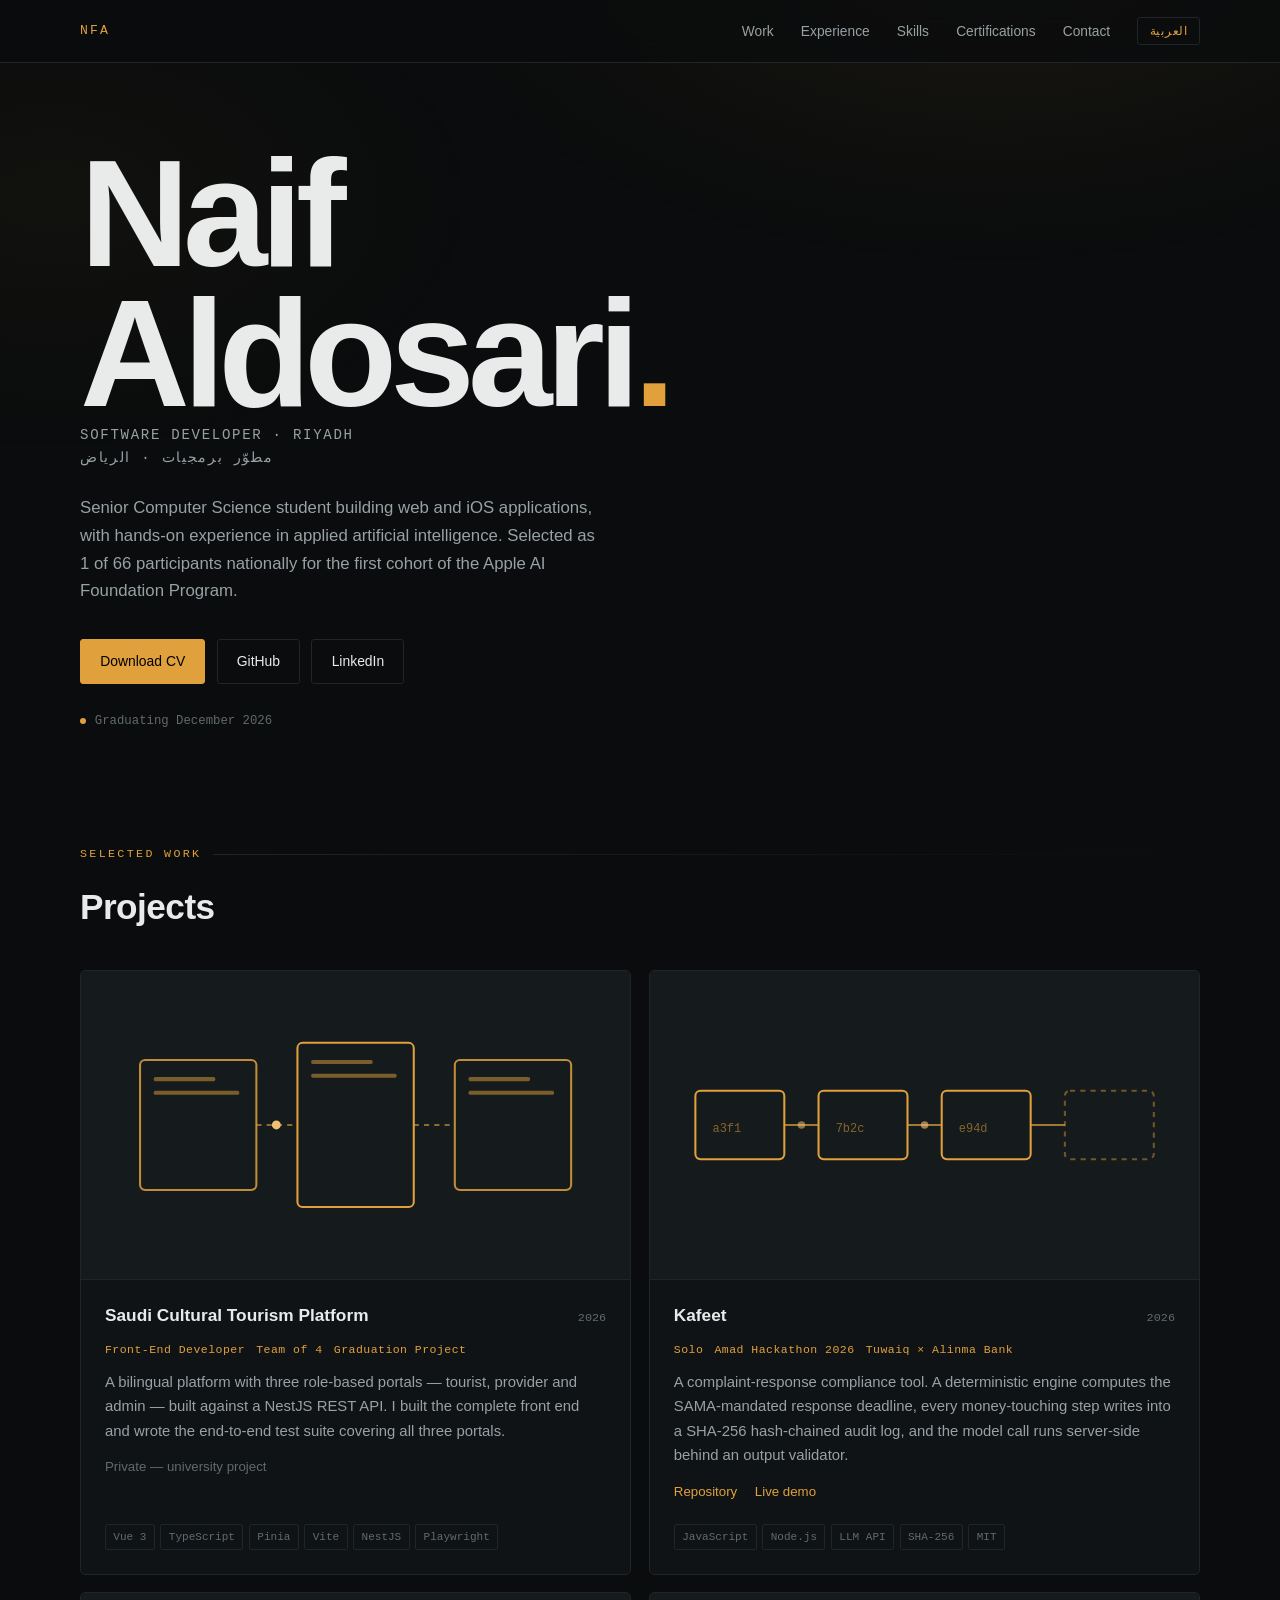
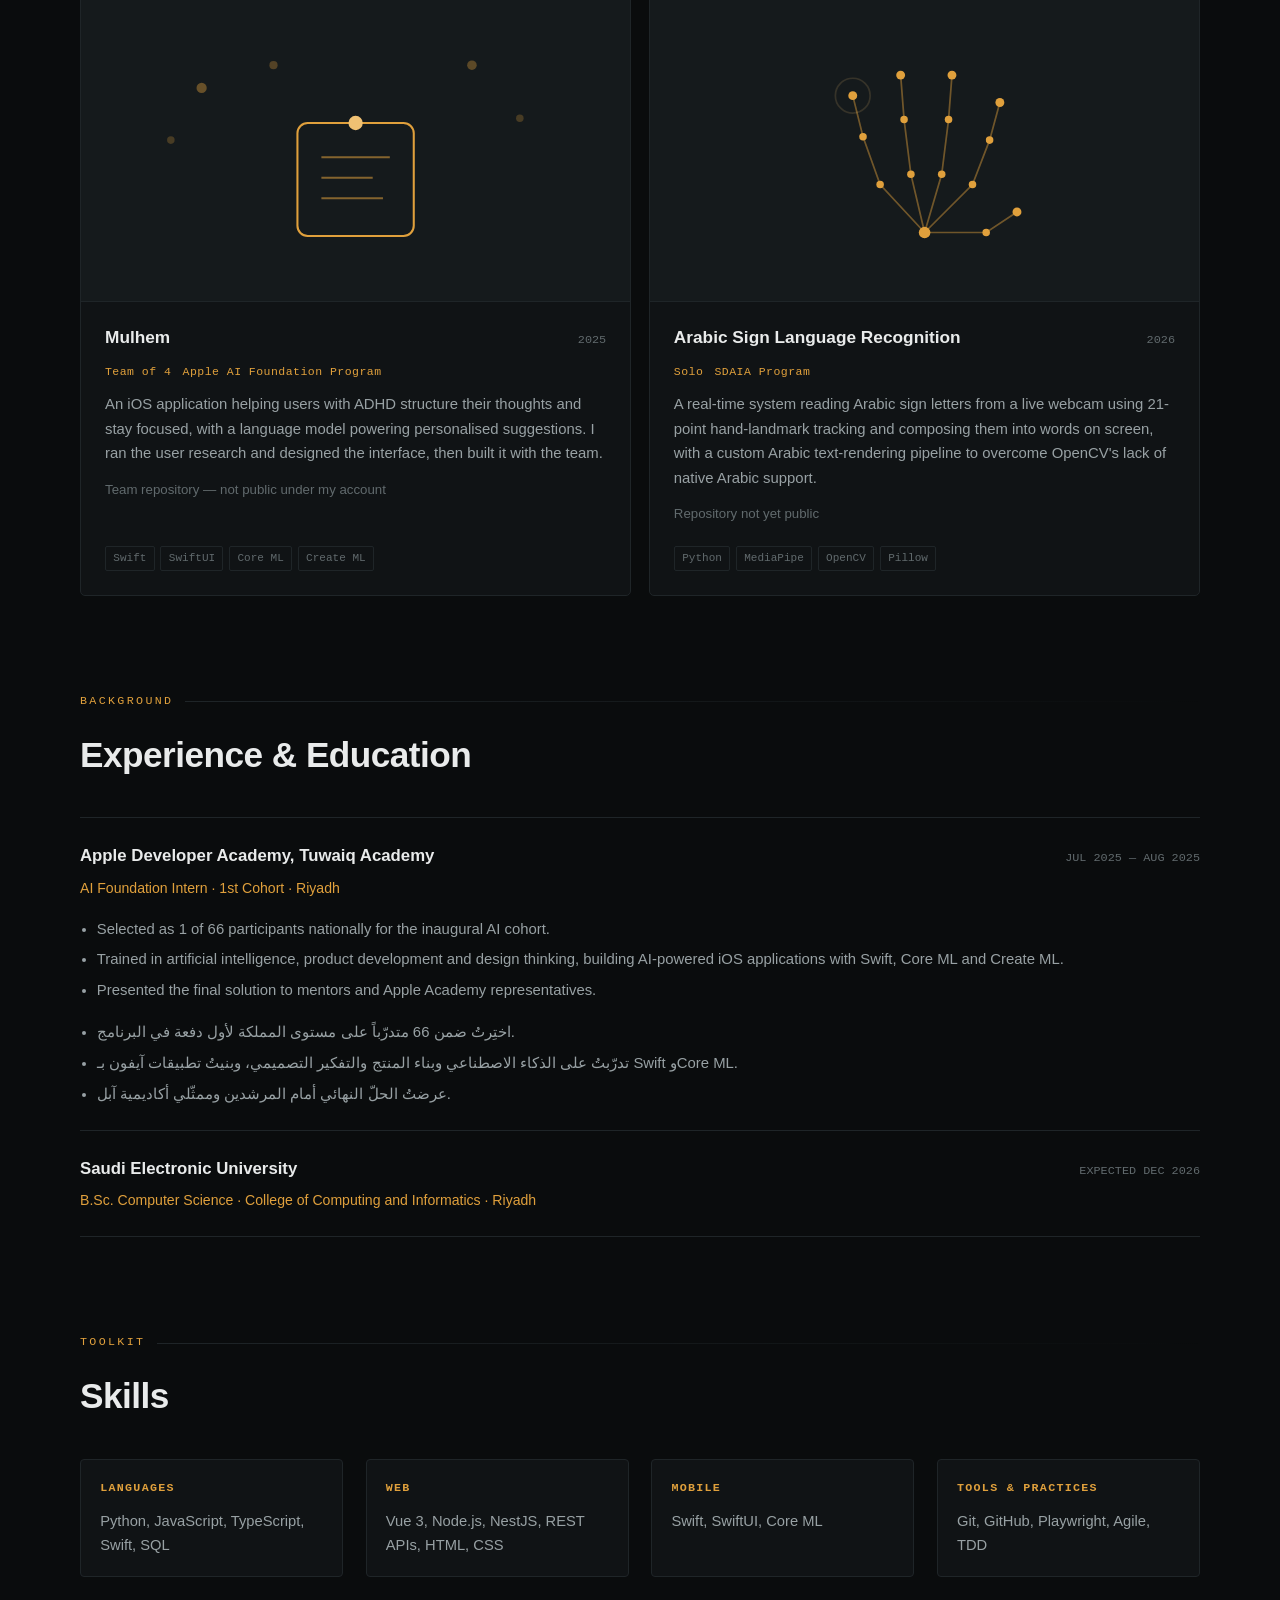
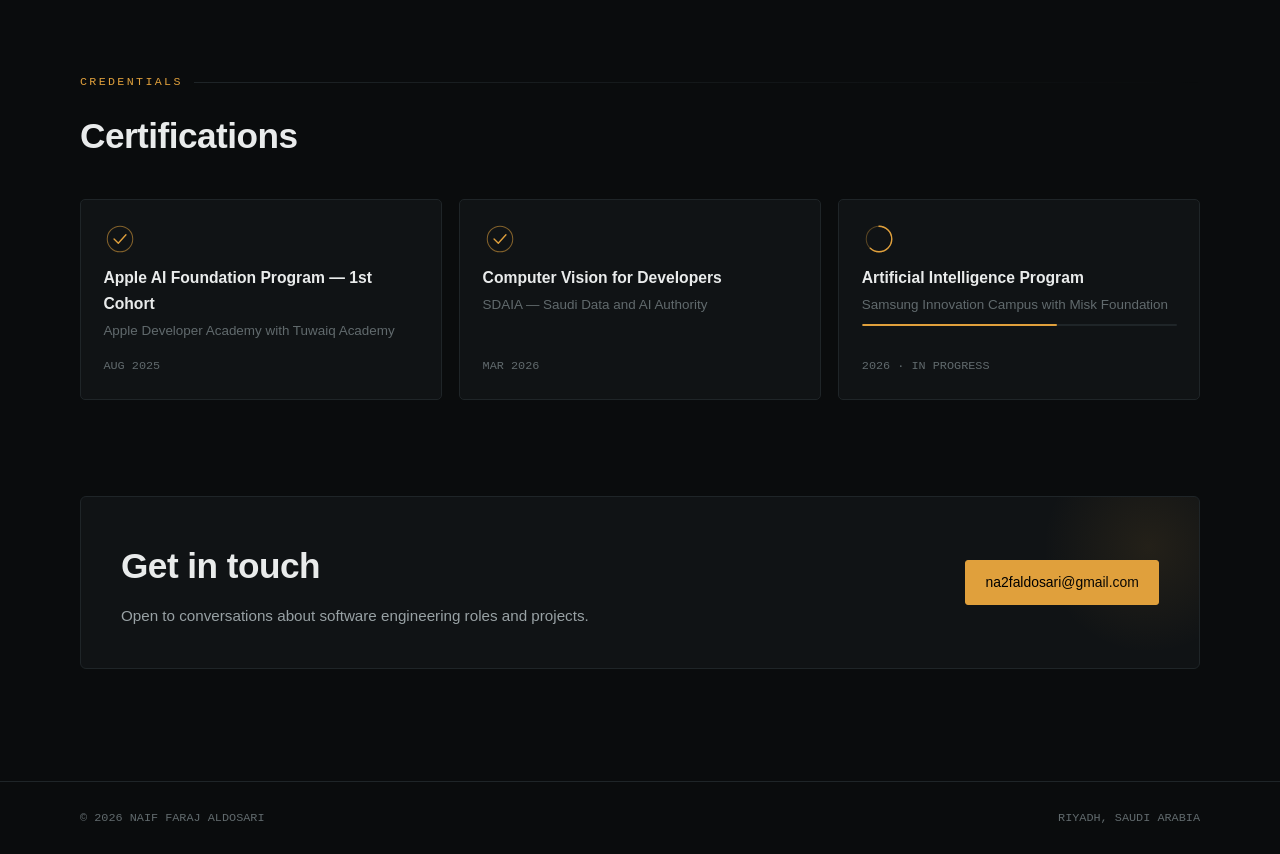
==== index.html @ 0ab680af "Bilingual AR/EN with Thmanyah type" ====
<!DOCTYPE html>
<html lang="en" dir="ltr" data-lang="en">
<head>
<meta charset="utf-8">
<meta name="viewport" content="width=device-width,initial-scale=1">
<title>Naif Aldosari — Software Developer</title>
<meta name="description" content="Senior Computer Science student building web and iOS applications, with hands-on experience in applied AI.">

<style>
/* ============================================================
   EDIT GUIDE
   · Add project      → copy an <article class="card"> in #work
   · Add certificate  → copy an <li class="cert"> in #certs
   · Replace artwork  → put <img src="shots/x.png" alt="…"> inside .shot
   · Accent colour    → --acc
   · Every text node has an .en and an .ar twin; keep both in sync
   ============================================================ */

@font-face{font-family:"ThmDisplay";src:url("fonts/thmanyah-serif-display-black.woff2") format("woff2");
           font-weight:900;font-display:swap;unicode-range:U+0600-06FF,U+0750-077F,U+FB50-FDFF,U+FE70-FEFF}
@font-face{font-family:"ThmText";src:url("fonts/thmanyah-serif-text-regular.woff2") format("woff2");
           font-weight:400;font-display:swap;unicode-range:U+0600-06FF,U+0750-077F,U+FB50-FDFF,U+FE70-FEFF}
@font-face{font-family:"ThmSans";src:url("fonts/thmanyah-sans-regular.woff2") format("woff2");
           font-weight:400;font-display:swap;unicode-range:U+0600-06FF,U+0750-077F,U+FB50-FDFF,U+FE70-FEFF}
@font-face{font-family:"ThmSans";src:url("fonts/thmanyah-sans-medium.woff2") format("woff2");
           font-weight:500;font-display:swap;unicode-range:U+0600-06FF,U+0750-077F,U+FB50-FDFF,U+FE70-FEFF}

:root{
  --bg:#0A0C0D; --surface:#101315; --surface-2:#151A1C; --line:#1F2528;
  --ink:#E9EBEB; --ink-2:#98A1A4; --ink-3:#616A6D;
  --acc:#E0A03C; --acc-2:#F0C173;
  --mono:ui-monospace,SFMono-Regular,"SF Mono",Menlo,Consolas,monospace;
  --lat:-apple-system,BlinkMacSystemFont,"Segoe UI",Roboto,"Helvetica Neue",Arial,sans-serif;
  --ar-display:"ThmDisplay",Georgia,serif;
  --ar-text:"ThmText",Georgia,serif;
  --ar-sans:"ThmSans",system-ui,sans-serif;
  --wrap:min(1120px,92vw);
  --e:cubic-bezier(.22,.61,.36,1);
}
*{margin:0;padding:0;box-sizing:border-box}
html{scroll-behavior:smooth}
body{background:var(--bg);color:var(--ink);font-family:var(--lat);font-size:16px;
     line-height:1.65;-webkit-font-smoothing:antialiased;overflow-x:hidden}
a{color:inherit}
::selection{background:var(--acc);color:#000}
:focus-visible{outline:2px solid var(--acc);outline-offset:3px}

/* ---------- language switching ---------- */
.ar{display:none}
html[data-lang="ar"] .en{display:none}
html[data-lang="ar"] .ar{display:revert}
html[data-lang="ar"] li.ar,html[data-lang="ar"] p.ar,html[data-lang="ar"] div.ar{display:block}
html[data-lang="ar"] span.ar{display:inline}
html[data-lang="ar"] body{font-family:var(--ar-text)}
/* Arabic typography: display face for headings, sans for UI/labels */
html[data-lang="ar"] h1,html[data-lang="ar"] h2,html[data-lang="ar"] h3,
html[data-lang="ar"] .n{font-family:var(--ar-display);font-weight:900}
html[data-lang="ar"] .eyebrow,html[data-lang="ar"] .role,html[data-lang="ar"] .when,
html[data-lang="ar"] .tag,html[data-lang="ar"] nav a,html[data-lang="ar"] .btn,
html[data-lang="ar"] .avail,html[data-lang="ar"] .sk h4,html[data-lang="ar"] .meta,
html[data-lang="ar"] footer{font-family:var(--ar-sans)}
/* numerals and latin terms inside Arabic keep the latin face */
html[data-lang="ar"] .lat{font-family:var(--lat)}

body::before{content:"";position:fixed;inset:0;z-index:0;pointer-events:none;
  background:radial-gradient(900px 500px at 78% -8%,#E0A03C14,transparent 68%),
             radial-gradient(700px 420px at 4% 22%,#E0A03C0A,transparent 62%)}

#bar{position:fixed;top:0;inset-inline-start:0;height:2px;width:0;z-index:40;
     background:linear-gradient(90deg,var(--acc),var(--acc-2));transition:width .1s linear}

/* ---------- nav ---------- */
nav{position:sticky;top:0;z-index:30;background:rgba(10,12,13,.8);
    backdrop-filter:blur(14px);border-bottom:1px solid var(--line)}
nav .in{width:var(--wrap);margin-inline:auto;display:flex;align-items:center;
        justify-content:space-between;gap:1rem;height:62px}
nav .mark{font-family:var(--mono);font-size:.82rem;letter-spacing:.16em;color:var(--acc);
          text-decoration:none}
nav .right{display:flex;align-items:center;gap:1.7rem}
nav ul{display:flex;gap:1.7rem;list-style:none}
nav a{text-decoration:none;font-size:.86rem;color:var(--ink-2);position:relative;
      transition:color .2s var(--e)}
nav a::after{content:"";position:absolute;inset-inline-start:0;bottom:-4px;width:0;height:1px;
             background:var(--acc);transition:width .26s var(--e)}
nav a:hover,nav a:focus-visible{color:var(--ink)}
nav a:hover::after{width:100%}
#lang{font-family:var(--mono);font-size:.78rem;letter-spacing:.06em;color:var(--acc);
      background:transparent;border:1px solid var(--line);border-radius:3px;
      padding:.32rem .7rem;cursor:pointer;transition:border-color .2s,background .2s}
#lang:hover{border-color:var(--acc);background:#E0A03C12}
@media(max-width:760px){nav ul{display:none}}

/* ---------- layout ---------- */
section{width:var(--wrap);margin-inline:auto;padding:6rem 0 0;position:relative;z-index:1}
.eyebrow{font-family:var(--mono);font-size:.73rem;letter-spacing:.2em;color:var(--acc);
         margin-bottom:.9rem;display:flex;align-items:center;gap:.7rem}
.eyebrow::after{content:"";flex:1;height:1px;
                background:linear-gradient(to var(--fade,right),var(--line),transparent)}
html[dir="rtl"] .eyebrow{--fade:left}
h2{font-size:clamp(1.6rem,3.2vw,2.2rem);font-weight:600;letter-spacing:-.015em;margin-bottom:2.1rem}
.reveal{opacity:0;transform:translateY(18px);transition:opacity .7s var(--e),transform .7s var(--e)}
.reveal.on{opacity:1;transform:none}

/* ---------- hero — type is the hero ---------- */
header{width:var(--wrap);margin-inline:auto;padding:clamp(3rem,9vh,5.5rem) 0 1rem;
       position:relative;z-index:1}
header h1{font-size:clamp(3rem,13vw,9.5rem);font-weight:600;line-height:.92;
          letter-spacing:-.045em}
html[data-lang="ar"] header h1{letter-spacing:0;line-height:1.06;
                               font-size:clamp(2.8rem,11.5vw,8.5rem)}
header h1 .l{display:block;overflow:hidden}
header h1 .l>span{display:block;transform:translateY(105%);animation:rise .95s var(--e) forwards}
header h1 .l:nth-child(2)>span{animation-delay:.1s}
header h1 em{font-style:normal;color:var(--acc)}
@keyframes rise{to{transform:none}}
.fade{opacity:0;animation:fade .8s var(--e) forwards}
@keyframes fade{to{opacity:1}}
.hero-meta{display:flex;flex-wrap:wrap;gap:1rem 2.5rem;align-items:baseline;margin-top:1.6rem}
header .role{font-family:var(--mono);font-size:.88rem;letter-spacing:.12em;color:var(--ink-2);
             animation-delay:.34s}
header p.lede{max-width:56ch;color:var(--ink-2);margin-top:1.5rem;font-size:1.05rem;
              animation-delay:.44s}
html[data-lang="ar"] header p.lede{font-size:1.12rem;line-height:1.9;max-width:52ch}
.cta{display:flex;flex-wrap:wrap;gap:.7rem;margin-top:2.1rem;animation-delay:.54s}
.btn{display:inline-flex;align-items:center;gap:.5rem;padding:.64rem 1.2rem;
     border:1px solid var(--line);border-radius:3px;text-decoration:none;font-size:.87rem;
     color:var(--ink);transition:border-color .2s var(--e),color .2s var(--e),
     background .2s var(--e),transform .2s var(--e)}
.btn:hover,.btn:focus-visible{border-color:var(--acc);color:var(--acc);transform:translateY(-2px)}
.btn.solid{background:var(--acc);color:#000;border-color:var(--acc);font-weight:500}
.btn.solid:hover,.btn.solid:focus-visible{background:transparent;color:var(--acc)}
.avail{display:inline-flex;align-items:center;gap:.55rem;margin-top:1.7rem;
       font-family:var(--mono);font-size:.77rem;color:var(--ink-3);animation-delay:.64s}
.dot{width:6px;height:6px;border-radius:50%;background:var(--acc);flex:none;
     box-shadow:0 0 0 0 #E0A03C99;animation:pulse 2.4s ease-out infinite}
@keyframes pulse{70%{box-shadow:0 0 0 9px transparent}100%{box-shadow:0 0 0 0 transparent}}

/* ---------- project cards — 2 per row, balanced ---------- */
.grid{display:grid;grid-template-columns:repeat(auto-fit,minmax(min(100%,25rem),1fr));gap:1.1rem}
.card{background:var(--surface);border:1px solid var(--line);border-radius:5px;overflow:hidden;
      display:flex;flex-direction:column;transition:border-color .3s var(--e),
      transform .3s var(--e),box-shadow .3s var(--e)}
.card:hover{border-color:#3A4348;transform:translateY(-4px);box-shadow:0 16px 40px -22px #000}
.shot{aspect-ratio:16/9;background:var(--surface-2);border-bottom:1px solid var(--line);
      position:relative;overflow:hidden;display:grid;place-items:center}
.shot img{width:100%;height:100%;object-fit:cover;display:block}
.shot svg{width:100%;height:100%;display:block}
.body{padding:1.5rem;display:flex;flex-direction:column;gap:.7rem;flex:1}
.top{display:flex;justify-content:space-between;align-items:baseline;gap:1rem}
.top h3{font-size:1.08rem;font-weight:600;line-height:1.3}
.when{font-family:var(--mono);font-size:.74rem;color:var(--ink-3);white-space:nowrap}
.role{font-family:var(--mono);font-size:.72rem;letter-spacing:.04em;color:var(--acc);
      display:flex;flex-wrap:wrap;gap:.3rem .7rem}
.card p{color:var(--ink-2);font-size:.93rem}
html[data-lang="ar"] .card p{font-size:1rem;line-height:1.85}
.links{display:flex;gap:1.1rem;flex-wrap:wrap;margin-top:.1rem}
.links a{font-size:.83rem;color:var(--acc);text-decoration:none;
         border-bottom:1px solid transparent;transition:border-color .2s}
.links a:hover,.links a:focus-visible{border-bottom-color:var(--acc)}
.links .none{font-size:.83rem;color:var(--ink-3)}
.tags{display:flex;flex-wrap:wrap;gap:.35rem;margin-top:auto;padding-top:.6rem}
.tag{font-family:var(--mono);font-size:.69rem;color:var(--ink-3);border:1px solid var(--line);
     border-radius:2px;padding:.16rem .46rem;transition:color .2s,border-color .2s;direction:ltr}
.card:hover .tag{color:var(--ink-2);border-color:#2C3438}

/* ---------- rows ---------- */
.row{border-top:1px solid var(--line);padding:1.5rem 0;display:grid;
     grid-template-columns:1fr auto;gap:.3rem 1.5rem;align-items:baseline;
     transition:padding-inline-start .3s var(--e)}
.row:last-child{border-bottom:1px solid var(--line)}
.row:hover{padding-inline-start:.7rem}
.row h3{font-size:1.05rem;font-weight:600}
.row .meta{grid-column:1/-1;font-size:.88rem;color:var(--acc);margin-top:.1rem}
.row ul{grid-column:1/-1;margin-top:.75rem;padding-inline-start:1.05rem;color:var(--ink-2);
        font-size:.93rem;display:flex;flex-direction:column;gap:.4rem}
html[data-lang="ar"] .row ul{font-size:1rem;line-height:1.85}

/* ---------- skills ---------- */
.skills{display:grid;grid-template-columns:repeat(auto-fit,minmax(min(100%,15rem),1fr));gap:1.4rem}
.sk{border:1px solid var(--line);border-radius:4px;padding:1.2rem;background:var(--surface);
    transition:border-color .3s var(--e)}
.sk:hover{border-color:#333C40}
.sk h4{font-family:var(--mono);font-size:.73rem;letter-spacing:.11em;color:var(--acc);
       margin-bottom:.65rem}
.sk p{color:var(--ink-2);font-size:.92rem;direction:ltr;text-align:start}
html[dir="rtl"] .sk p{text-align:right}

/* ---------- certificates ---------- */
.certs{display:grid;grid-template-columns:repeat(auto-fit,minmax(min(100%,17rem),1fr));gap:1.1rem;
       list-style:none}
.cert{border:1px solid var(--line);border-radius:5px;background:var(--surface);padding:1.4rem;
      display:flex;flex-direction:column;gap:.55rem;position:relative;overflow:hidden;
      transition:border-color .3s var(--e),transform .3s var(--e)}
.cert:hover{border-color:#3A4348;transform:translateY(-3px)}
.cert::before{content:"";position:absolute;inset-block:0;inset-inline-start:0;width:2px;
              background:var(--acc);transform:scaleY(0);transform-origin:top;
              transition:transform .4s var(--e)}
.cert:hover::before{transform:scaleY(1)}
.cert .seal{width:34px;height:34px;flex:none}
.cert .n{font-size:.98rem;font-weight:600;line-height:1.35}
.cert small{color:var(--ink-3);font-size:.84rem;display:block;margin-top:.15rem}
.cert .when{margin-top:auto;padding-top:.4rem}
.cert .prog{height:2px;background:var(--line);border-radius:2px;overflow:hidden;margin-top:.5rem}
.cert .prog i{display:block;height:100%;width:62%;background:var(--acc);border-radius:2px}

/* ---------- contact ---------- */
#contact{padding-bottom:5rem}
.box{border:1px solid var(--line);border-radius:6px;background:var(--surface);padding:2.5rem;
     display:flex;flex-wrap:wrap;justify-content:space-between;gap:1.6rem;align-items:center;
     position:relative;overflow:hidden}
.box::after{content:"";position:absolute;inset-inline-end:-60px;top:-60px;width:220px;height:220px;
            background:radial-gradient(circle,#E0A03C18,transparent 68%);pointer-events:none}
.box h2{margin-bottom:.45rem}
.box p{color:var(--ink-2);font-size:.95rem}
footer{border-top:1px solid var(--line);margin-top:2rem;position:relative;z-index:1}
footer .in{width:var(--wrap);margin-inline:auto;padding:1.7rem 0;display:flex;flex-wrap:wrap;
           justify-content:space-between;gap:.6rem;font-family:var(--mono);font-size:.74rem;
           color:var(--ink-3)}

@media (prefers-reduced-motion:reduce){
  html{scroll-behavior:auto}
  *,*::before,*::after{animation:none!important;transition:none!important}
  .reveal{opacity:1;transform:none}
  header h1 .l>span{transform:none}
  .fade{opacity:1}
  #bar{display:none}
}
</style>
</head>
<body>

<div id="bar"></div>

<nav>
  <div class="in">
    <a class="mark" href="#top">NFA</a>
    <div class="right">
      <ul>
        <li><a href="#work"><span class="en">Work</span><span class="ar">الأعمال</span></a></li>
        <li><a href="#experience"><span class="en">Experience</span><span class="ar">الخبرة</span></a></li>
        <li><a href="#skills"><span class="en">Skills</span><span class="ar">المهارات</span></a></li>
        <li><a href="#certs"><span class="en">Certifications</span><span class="ar">الشهادات</span></a></li>
        <li><a href="#contact"><span class="en">Contact</span><span class="ar">تواصل</span></a></li>
      </ul>
      <button id="lang" type="button" aria-label="Switch language">
        <span class="en">العربية</span><span class="ar lat">English</span>
      </button>
    </div>
  </div>
</nav>

<header id="top">
  <h1 class="en"><span class="l"><span>Naif</span></span><span class="l"><span>Aldosari<em>.</em></span></span></h1>
  <h1 class="ar"><span class="l"><span>نايف</span></span><span class="l"><span>الدوسري<em>.</em></span></span></h1>

  <div class="role fade en">SOFTWARE DEVELOPER · RIYADH</div>
  <div class="role fade ar">مطوّر برمجيات · الرياض</div>

  <p class="lede fade en">Senior Computer Science student building web and iOS applications, with
  hands-on experience in applied artificial intelligence. Selected as 1 of 66 participants
  nationally for the first cohort of the Apple AI Foundation Program.</p>
  <p class="lede fade ar">أبني تطبيقات الويب والآيفون، وأشتغل على الذكاء الاصطناعي في طبقة التطبيق.
  طالب علوم حاسب في سنته الأخيرة، واختِرتُ ضمن <span class="lat">66</span> متدرّباً على مستوى المملكة
  للدفعة الأولى من برنامج آبل التأسيسي للذكاء الاصطناعي.</p>

  <div class="cta fade">
    <a class="btn solid" href="Naif_Aldosari_CV.pdf"><span class="en">Download CV</span><span class="ar">حمّل السيرة</span></a>
    <a class="btn" href="https://github.com/na2faldosari"><span class="lat">GitHub</span></a>
    <a class="btn" href="https://linkedin.com/in/naif-aldosarii"><span class="lat">LinkedIn</span></a>
  </div>
  <div class="avail fade"><span class="dot"></span>
    <span class="en">Graduating December 2026</span>
    <span class="ar">التخرّج في ديسمبر <span class="lat">2026</span></span>
  </div>
</header>

<section id="work" class="reveal">
  <p class="eyebrow"><span class="en">SELECTED WORK</span><span class="ar">مختارات</span></p>
  <h2><span class="en">Projects</span><span class="ar">ما بنيتُه</span></h2>
  <div class="grid">

    <!-- ▸ PROJECT -->
    <article class="card">
      <div class="shot">
        <svg viewBox="0 0 320 180" aria-hidden="true">
          <g fill="none" stroke="#E0A03C" stroke-width="1.2">
            <rect x="34" y="52" width="68" height="76" rx="3" opacity=".85"/>
            <rect x="126" y="42" width="68" height="96" rx="3"/>
            <rect x="218" y="52" width="68" height="76" rx="3" opacity=".85"/>
          </g>
          <g fill="#E0A03C" opacity=".5">
            <rect x="42" y="62" width="36" height="2.4" rx="1"/><rect x="42" y="70" width="50" height="2.4" rx="1"/>
            <rect x="134" y="52" width="36" height="2.4" rx="1"/><rect x="134" y="60" width="50" height="2.4" rx="1"/>
            <rect x="226" y="62" width="36" height="2.4" rx="1"/><rect x="226" y="70" width="50" height="2.4" rx="1"/>
          </g>
          <path d="M102 90h24M194 90h24" stroke="#E0A03C" stroke-width="1.2" stroke-dasharray="3 3" opacity=".6"/>
          <circle r="2.6" fill="#F0C173"><animateMotion dur="3.6s" repeatCount="indefinite" path="M102 90h24"/></circle>
        </svg>
      </div>
      <div class="body">
        <div class="top">
          <h3><span class="en">Saudi Cultural Tourism Platform</span><span class="ar">منصّة السياحة الثقافية</span></h3>
          <span class="when lat">2026</span>
        </div>
        <div class="role">
          <span class="en">Front-End Developer</span><span class="ar">مطوّر الواجهة</span>
          <span class="en">Team of 4</span><span class="ar">فريق من <span class="lat">4</span></span>
          <span class="en">Graduation Project</span><span class="ar">مشروع التخرّج</span>
        </div>
        <p class="en">A bilingual platform with three role-based portals — tourist, provider and
        admin — built against a NestJS REST API. I built the complete front end and wrote the
        end-to-end test suite covering all three portals.</p>
        <p class="ar">منصّة بلغتين وثلاث بوابات — زائر ومزوّد ومشرف — تقف على واجهة برمجية واحدة.
        بنيتُ الواجهة الأمامية كاملة، وكتبتُ اختبارات المسار الكامل للبوابات الثلاث.</p>
        <div class="links">
          <span class="none en">Private — university project</span>
          <span class="none ar">مغلق — مشروع جامعي</span>
        </div>
        <div class="tags"><span class="tag">Vue 3</span><span class="tag">TypeScript</span>
        <span class="tag">Pinia</span><span class="tag">Vite</span><span class="tag">NestJS</span>
        <span class="tag">Playwright</span></div>
      </div>
    </article>

    <article class="card">
      <div class="shot">
        <svg viewBox="0 0 320 180" aria-hidden="true">
          <g stroke="#E0A03C" stroke-width="1.2" fill="none">
            <rect x="26" y="70" width="52" height="40" rx="3"/><rect x="98" y="70" width="52" height="40" rx="3"/>
            <rect x="170" y="70" width="52" height="40" rx="3"/>
            <rect x="242" y="70" width="52" height="40" rx="3" opacity=".45" stroke-dasharray="3 3"/>
            <path d="M78 90h20M150 90h20M222 90h20" opacity=".7"/>
          </g>
          <g fill="#E0A03C" opacity=".55" font-family="monospace" font-size="7">
            <text x="36" y="94">a3f1</text><text x="108" y="94">7b2c</text><text x="180" y="94">e94d</text>
          </g>
          <g fill="#F0C173">
            <circle cx="88" cy="90" r="2.2"><animate attributeName="opacity" values="1;.15;1" dur="2.4s" repeatCount="indefinite"/></circle>
            <circle cx="160" cy="90" r="2.2"><animate attributeName="opacity" values=".15;1;.15" dur="2.4s" repeatCount="indefinite"/></circle>
          </g>
        </svg>
      </div>
      <div class="body">
        <div class="top">
          <h3><span class="lat">Kafeet</span> <span class="ar">— كَفيت</span></h3>
          <span class="when lat">2026</span>
        </div>
        <div class="role">
          <span class="en">Solo</span><span class="ar">منفرداً</span>
          <span class="en">Amad Hackathon 2026</span><span class="ar">هاكاثون أمد <span class="lat">2026</span></span>
          <span class="en">Tuwaiq × Alinma Bank</span><span class="ar">طويق ومصرف الإنماء</span>
        </div>
        <p class="en">A complaint-response compliance tool. A deterministic engine computes the
        SAMA-mandated response deadline, every money-touching step writes into a SHA-256
        hash-chained audit log, and the model call runs server-side behind an output validator.</p>
        <p class="ar">أداة تحسب المهلة النظامية للرد على شكوى بنكية. المحرّك حتمي: الحالة نفسها تعطي
        التاريخ نفسه دائماً. وكل خطوة تمسّ المال تُكتب في سجلّ مسلسل بالتجزئة، فأيّ تعديل لاحق ينكشف.</p>
        <div class="links">
          <a href="https://github.com/na2faldosari"><span class="en">Repository</span><span class="ar">المستودع</span></a>
          <a href="https://app-nu-seven-90.vercel.app"><span class="en">Live demo</span><span class="ar">عرض حيّ</span></a>
        </div>
        <div class="tags"><span class="tag">JavaScript</span><span class="tag">Node.js</span>
        <span class="tag">LLM API</span><span class="tag">SHA-256</span><span class="tag">MIT</span></div>
      </div>
    </article>

    <article class="card">
      <div class="shot">
        <svg viewBox="0 0 320 180" aria-hidden="true">
          <g fill="#E0A03C">
            <circle cx="70" cy="52" r="3" opacity=".4"><animate attributeName="cy" values="52;56;52" dur="4s" repeatCount="indefinite"/></circle>
            <circle cx="112" cy="38" r="2.4" opacity=".3"><animate attributeName="cy" values="38;44;38" dur="5s" repeatCount="indefinite"/></circle>
            <circle cx="228" cy="46" r="2.8" opacity=".35"><animate attributeName="cy" values="46;41;46" dur="4.6s" repeatCount="indefinite"/></circle>
            <circle cx="256" cy="70" r="2.2" opacity=".25"><animate attributeName="cy" values="70;75;70" dur="5.4s" repeatCount="indefinite"/></circle>
            <circle cx="52" cy="86" r="2.2" opacity=".25"/>
          </g>
          <g fill="none" stroke="#E0A03C" stroke-width="1.2">
            <rect x="126" y="76" width="68" height="66" rx="6"/>
            <path d="M140 96h40M140 108h30M140 120h36" opacity=".55"/>
          </g>
          <circle cx="160" cy="76" r="3" fill="#F0C173">
            <animate attributeName="r" values="3;4.6;3" dur="2.8s" repeatCount="indefinite"/></circle>
        </svg>
      </div>
      <div class="body">
        <div class="top">
          <h3><span class="lat">Mulhem</span> <span class="ar">— ملهم</span></h3>
          <span class="when lat">2025</span>
        </div>
        <div class="role">
          <span class="en">Team of 4</span><span class="ar">فريق من <span class="lat">4</span></span>
          <span class="en">Apple AI Foundation Program</span><span class="ar">برنامج آبل التأسيسي</span>
        </div>
        <p class="en">An iOS application helping users with ADHD structure their thoughts and stay
        focused, with a language model powering personalised suggestions. I ran the user research
        and designed the interface, then built it with the team.</p>
        <p class="ar">تطبيق آيفون يساعد المصابين بفرط الحركة وتشتّت الانتباه على ترتيب أفكارهم، ونموذج
        لغوي يقترح عليهم ما يناسب حالتهم. أجريتُ بحث المستخدم وصمّمتُ الواجهة، ثم بنيناه مع الفريق.</p>
        <div class="links">
          <span class="none en">Team repository — not public under my account</span>
          <span class="none ar">مستودع الفريق — ليس تحت حسابي</span>
        </div>
        <div class="tags"><span class="tag">Swift</span><span class="tag">SwiftUI</span>
        <span class="tag">Core ML</span><span class="tag">Create ML</span></div>
      </div>
    </article>

    <article class="card">
      <div class="shot">
        <svg viewBox="0 0 320 180" aria-hidden="true">
          <g stroke="#E0A03C" stroke-width="1" opacity=".45" fill="none">
            <path d="M160 140 L134 112 L124 84 L118 60"/><path d="M160 140 L152 106 L148 74 L146 48"/>
            <path d="M160 140 L170 106 L174 74 L176 48"/><path d="M160 140 L188 112 L198 86 L204 64"/>
            <path d="M160 140 L196 140 L214 128"/>
          </g>
          <g fill="#E0A03C">
            <circle cx="160" cy="140" r="3.4"/>
            <circle cx="134" cy="112" r="2.2"/><circle cx="124" cy="84" r="2.2"/><circle cx="118" cy="60" r="2.6"/>
            <circle cx="152" cy="106" r="2.2"/><circle cx="148" cy="74" r="2.2"/><circle cx="146" cy="48" r="2.6"/>
            <circle cx="170" cy="106" r="2.2"/><circle cx="174" cy="74" r="2.2"/><circle cx="176" cy="48" r="2.6"/>
            <circle cx="188" cy="112" r="2.2"/><circle cx="198" cy="86" r="2.2"/><circle cx="204" cy="64" r="2.6"/>
            <circle cx="196" cy="140" r="2.2"/><circle cx="214" cy="128" r="2.6"/>
          </g>
          <circle cx="118" cy="60" r="6" fill="none" stroke="#F0C173" stroke-width="1">
            <animate attributeName="r" values="6;11;6" dur="3s" repeatCount="indefinite"/>
            <animate attributeName="opacity" values=".9;0;.9" dur="3s" repeatCount="indefinite"/></circle>
        </svg>
      </div>
      <div class="body">
        <div class="top">
          <h3><span class="en">Arabic Sign Language Recognition</span><span class="ar">تعرّف لغة الإشارة العربية</span></h3>
          <span class="when lat">2026</span>
        </div>
        <div class="role">
          <span class="en">Solo</span><span class="ar">منفرداً</span>
          <span class="en">SDAIA Program</span><span class="ar">برنامج سدايا</span>
        </div>
        <p class="en">A real-time system reading Arabic sign letters from a live webcam using
        21-point hand-landmark tracking and composing them into words on screen, with a custom
        Arabic text-rendering pipeline to overcome OpenCV's lack of native Arabic support.</p>
        <p class="ar">نظام يقرأ حروف لغة الإشارة العربية من كاميرا حيّة بتتبّع <span class="lat">21</span>
        نقطة في اليد، ويركّبها كلماتٍ على الشاشة. وبنيتُ طبقة رسم عربية خاصة، لأن المكتبة الأصلية
        لا ترسم الحرف العربي أصلاً.</p>
        <div class="links">
          <span class="none en">Repository not yet public</span>
          <span class="none ar">المستودع لم يُنشر بعد</span>
        </div>
        <div class="tags"><span class="tag">Python</span><span class="tag">MediaPipe</span>
        <span class="tag">OpenCV</span><span class="tag">Pillow</span></div>
      </div>
    </article>

  </div>
</section>

<section id="experience" class="reveal">
  <p class="eyebrow"><span class="en">BACKGROUND</span><span class="ar">الخلفية</span></p>
  <h2><span class="en">Experience &amp; Education</span><span class="ar">الخبرة والتعليم</span></h2>

  <div class="row">
    <h3><span class="en">Apple Developer Academy, Tuwaiq Academy</span><span class="ar">أكاديمية آبل للمطوّرين، أكاديمية طويق</span></h3>
    <span class="when"><span class="en lat">JUL 2025 — AUG 2025</span><span class="ar">يوليو — أغسطس <span class="lat">2025</span></span></span>
    <div class="meta">
      <span class="en">AI Foundation Intern · 1st Cohort · Riyadh</span>
      <span class="ar">متدرّب البرنامج التأسيسي للذكاء الاصطناعي · الدفعة الأولى · الرياض</span>
    </div>
    <ul class="en">
      <li>Selected as 1 of 66 participants nationally for the inaugural AI cohort.</li>
      <li>Trained in artificial intelligence, product development and design thinking, building
      AI-powered iOS applications with Swift, Core ML and Create ML.</li>
      <li>Presented the final solution to mentors and Apple Academy representatives.</li>
    </ul>
    <ul class="ar">
      <li>اختِرتُ ضمن <span class="lat">66</span> متدرّباً على مستوى المملكة لأول دفعة في البرنامج.</li>
      <li>تدرّبتُ على الذكاء الاصطناعي وبناء المنتج والتفكير التصميمي، وبنيتُ تطبيقات آيفون بـ
      <span class="lat">Swift</span> و<span class="lat">Core ML</span>.</li>
      <li>عرضتُ الحلّ النهائي أمام المرشدين وممثّلي أكاديمية آبل.</li>
    </ul>
  </div>

  <div class="row">
    <h3><span class="en">Saudi Electronic University</span><span class="ar">الجامعة السعودية الإلكترونية</span></h3>
    <span class="when"><span class="en lat">EXPECTED DEC 2026</span><span class="ar">متوقّع ديسمبر <span class="lat">2026</span></span></span>
    <div class="meta">
      <span class="en">B.Sc. Computer Science · College of Computing and Informatics · Riyadh</span>
      <span class="ar">بكالوريوس علوم الحاسب · كلية الحوسبة والمعلوماتية · الرياض</span>
    </div>
  </div>
</section>

<section id="skills" class="reveal">
  <p class="eyebrow"><span class="en">TOOLKIT</span><span class="ar">الأدوات</span></p>
  <h2><span class="en">Skills</span><span class="ar">المهارات</span></h2>
  <div class="skills">
    <div class="sk"><h4><span class="en">LANGUAGES</span><span class="ar">لغات البرمجة</span></h4>
      <p>Python, JavaScript, TypeScript, Swift, SQL</p></div>
    <div class="sk"><h4><span class="en">WEB</span><span class="ar">الويب</span></h4>
      <p>Vue 3, Node.js, NestJS, REST APIs, HTML, CSS</p></div>
    <div class="sk"><h4><span class="en">MOBILE</span><span class="ar">التطبيقات</span></h4>
      <p>Swift, SwiftUI, Core ML</p></div>
    <div class="sk"><h4><span class="en">TOOLS &amp; PRACTICES</span><span class="ar">أدوات وممارسات</span></h4>
      <p>Git, GitHub, Playwright, Agile, TDD</p></div>
  </div>
</section>

<section id="certs" class="reveal">
  <p class="eyebrow"><span class="en">CREDENTIALS</span><span class="ar">الاعتمادات</span></p>
  <h2><span class="en">Certifications</span><span class="ar">الشهادات</span></h2>
  <ul class="certs">

    <li class="cert">
      <svg class="seal" viewBox="0 0 40 40" aria-hidden="true">
        <circle cx="20" cy="20" r="15" fill="none" stroke="#E0A03C" stroke-width="1.2" opacity=".55"/>
        <path d="M13 20l5 5 9-10" fill="none" stroke="#E0A03C" stroke-width="1.6" stroke-linecap="round" stroke-linejoin="round"/>
      </svg>
      <div>
        <span class="n"><span class="en">Apple AI Foundation Program — 1st Cohort</span><span class="ar">برنامج آبل التأسيسي للذكاء الاصطناعي — الدفعة الأولى</span></span>
        <small><span class="en">Apple Developer Academy with Tuwaiq Academy</span><span class="ar">أكاديمية آبل للمطوّرين مع أكاديمية طويق</span></small>
      </div>
      <span class="when"><span class="en lat">AUG 2025</span><span class="ar">أغسطس <span class="lat">2025</span></span></span>
    </li>

    <li class="cert">
      <svg class="seal" viewBox="0 0 40 40" aria-hidden="true">
        <circle cx="20" cy="20" r="15" fill="none" stroke="#E0A03C" stroke-width="1.2" opacity=".55"/>
        <path d="M13 20l5 5 9-10" fill="none" stroke="#E0A03C" stroke-width="1.6" stroke-linecap="round" stroke-linejoin="round"/>
      </svg>
      <div>
        <span class="n"><span class="en">Computer Vision for Developers</span><span class="ar">الرؤية الحاسوبية للمطوّرين</span></span>
        <small><span class="en">SDAIA — Saudi Data and AI Authority</span><span class="ar">سدايا — الهيئة السعودية للبيانات والذكاء الاصطناعي</span></small>
      </div>
      <span class="when"><span class="en lat">MAR 2026</span><span class="ar">مارس <span class="lat">2026</span></span></span>
    </li>

    <li class="cert">
      <svg class="seal" viewBox="0 0 40 40" aria-hidden="true">
        <circle cx="20" cy="20" r="15" fill="none" stroke="#E0A03C" stroke-width="1.2" opacity=".35"/>
        <circle cx="20" cy="20" r="15" fill="none" stroke="#E0A03C" stroke-width="1.6" stroke-linecap="round" stroke-dasharray="58 94" transform="rotate(-90 20 20)"/>
      </svg>
      <div>
        <span class="n"><span class="en">Artificial Intelligence Program</span><span class="ar">برنامج الذكاء الاصطناعي</span></span>
        <small><span class="en">Samsung Innovation Campus with Misk Foundation</span><span class="ar">مخيّم سامسونج للابتكار مع مؤسسة مسك</span></small>
        <div class="prog"><i></i></div>
      </div>
      <span class="when"><span class="en lat">2026 · IN PROGRESS</span><span class="ar"><span class="lat">2026</span> · جارٍ</span></span>
    </li>

  </ul>
</section>

<section id="contact" class="reveal">
  <div class="box">
    <div>
      <h2><span class="en">Get in touch</span><span class="ar">تواصل معي</span></h2>
      <p class="en">Open to conversations about software engineering roles and projects.</p>
      <p class="ar">مستعدّ لأيّ حديث عن أدوار هندسة البرمجيات والمشاريع.</p>
    </div>
    <div class="cta" style="margin:0;animation:none;opacity:1">
      <a class="btn solid lat" href="mailto:na2faldosari@gmail.com">na2faldosari@gmail.com</a>
    </div>
  </div>
</section>

<footer>
  <div class="in">
    <span class="lat">© 2026 NAIF FARAJ ALDOSARI</span>
    <span><span class="en lat">RIYADH, SAUDI ARABIA</span><span class="ar">الرياض، السعودية</span></span>
  </div>
</footer>

<script>
(function () {
  var root = document.documentElement, btn = document.getElementById("lang");
  var saved = null;
  try { saved = localStorage.getItem("lang"); } catch (e) {}
  if (saved === "ar") setLang("ar");

  function setLang(l) {
    root.setAttribute("data-lang", l);
    root.setAttribute("lang", l);
    root.setAttribute("dir", l === "ar" ? "rtl" : "ltr");
    try { localStorage.setItem("lang", l); } catch (e) {}
  }
  btn.addEventListener("click", function () {
    setLang(root.getAttribute("data-lang") === "ar" ? "en" : "ar");
  });

  if (!matchMedia("(prefers-reduced-motion: reduce)").matches) {
    var bar = document.getElementById("bar");
    addEventListener("scroll", function () {
      var h = document.documentElement.scrollHeight - innerHeight;
      bar.style.width = (h > 0 ? (scrollY / h) * 100 : 0) + "%";
    }, { passive: true });
    var io = new IntersectionObserver(function (es) {
      es.forEach(function (e) {
        if (e.isIntersecting) { e.target.classList.add("on"); io.unobserve(e.target); }
      });
    }, { threshold: 0.08 });
    document.querySelectorAll(".reveal").forEach(function (el) { io.observe(el); });
  } else {
    document.querySelectorAll(".reveal").forEach(function (el) { el.classList.add("on"); });
  }
})();
</script>
</body>
</html>
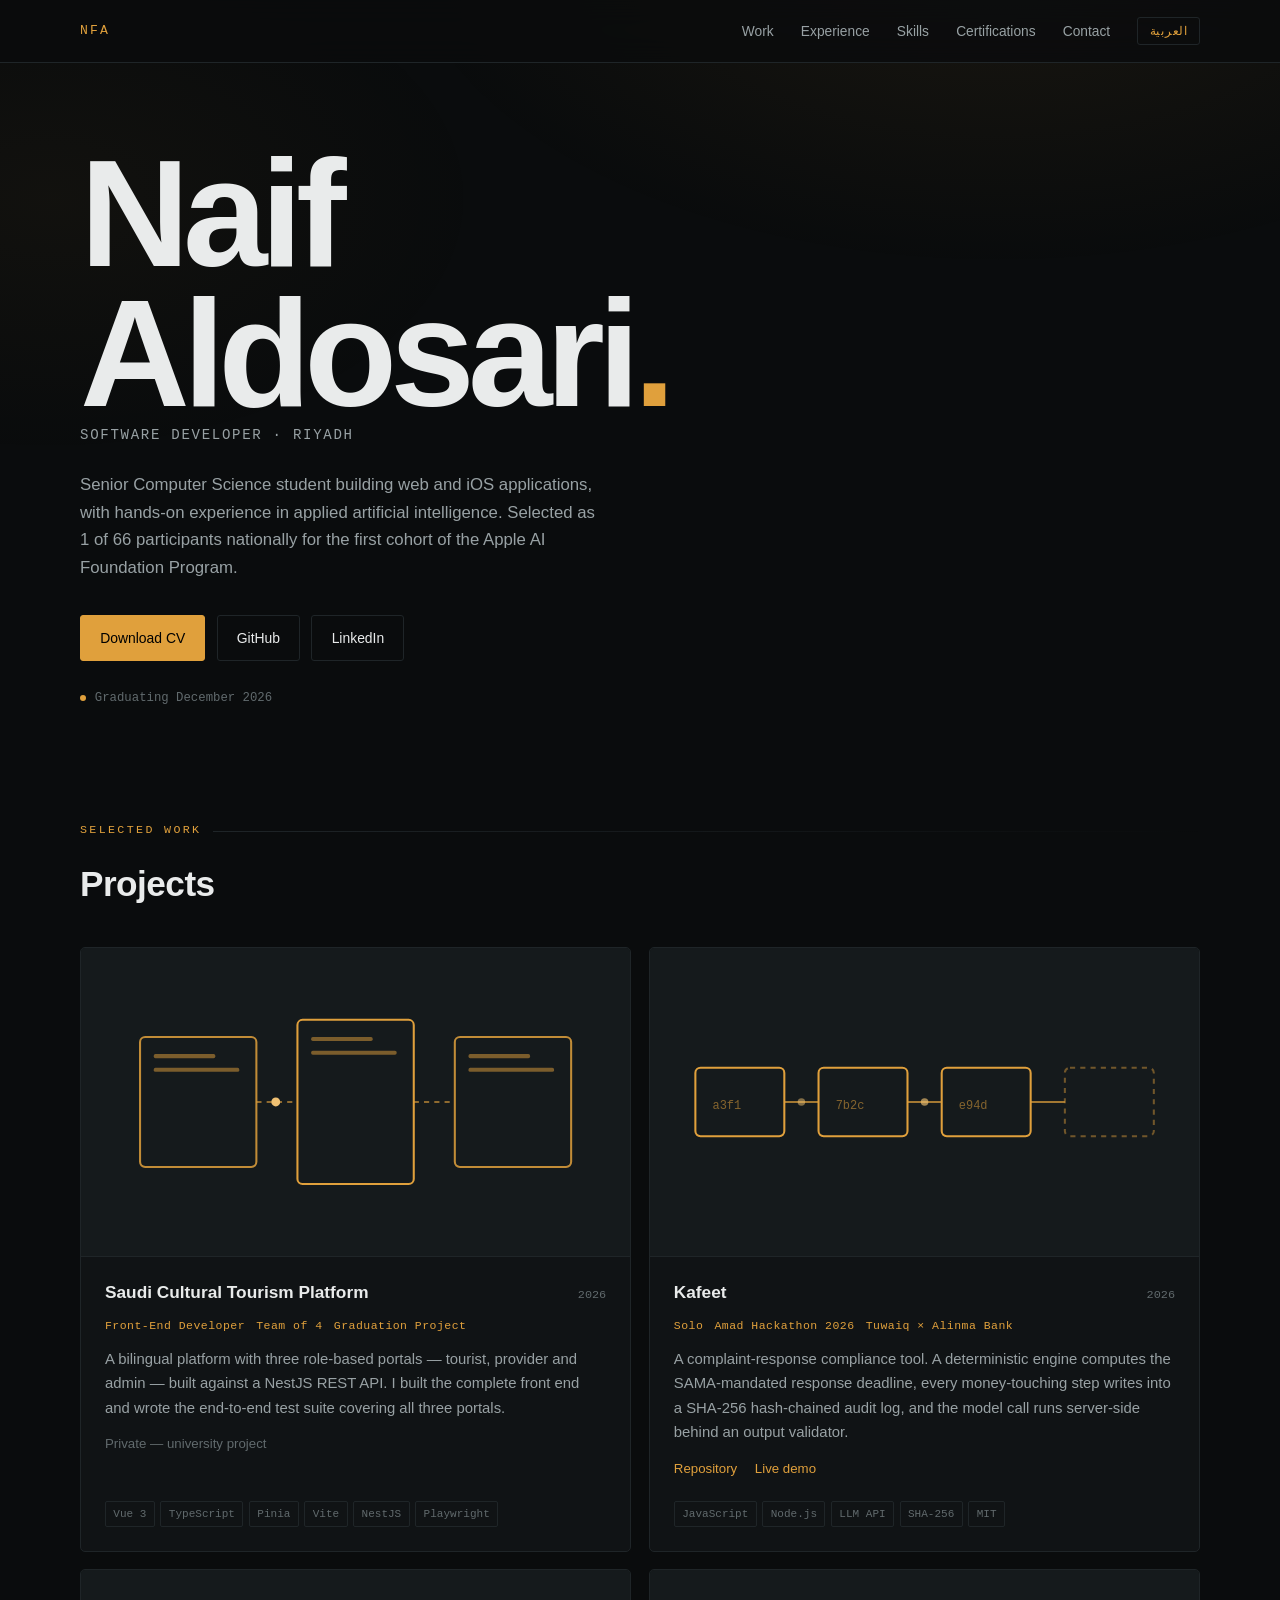
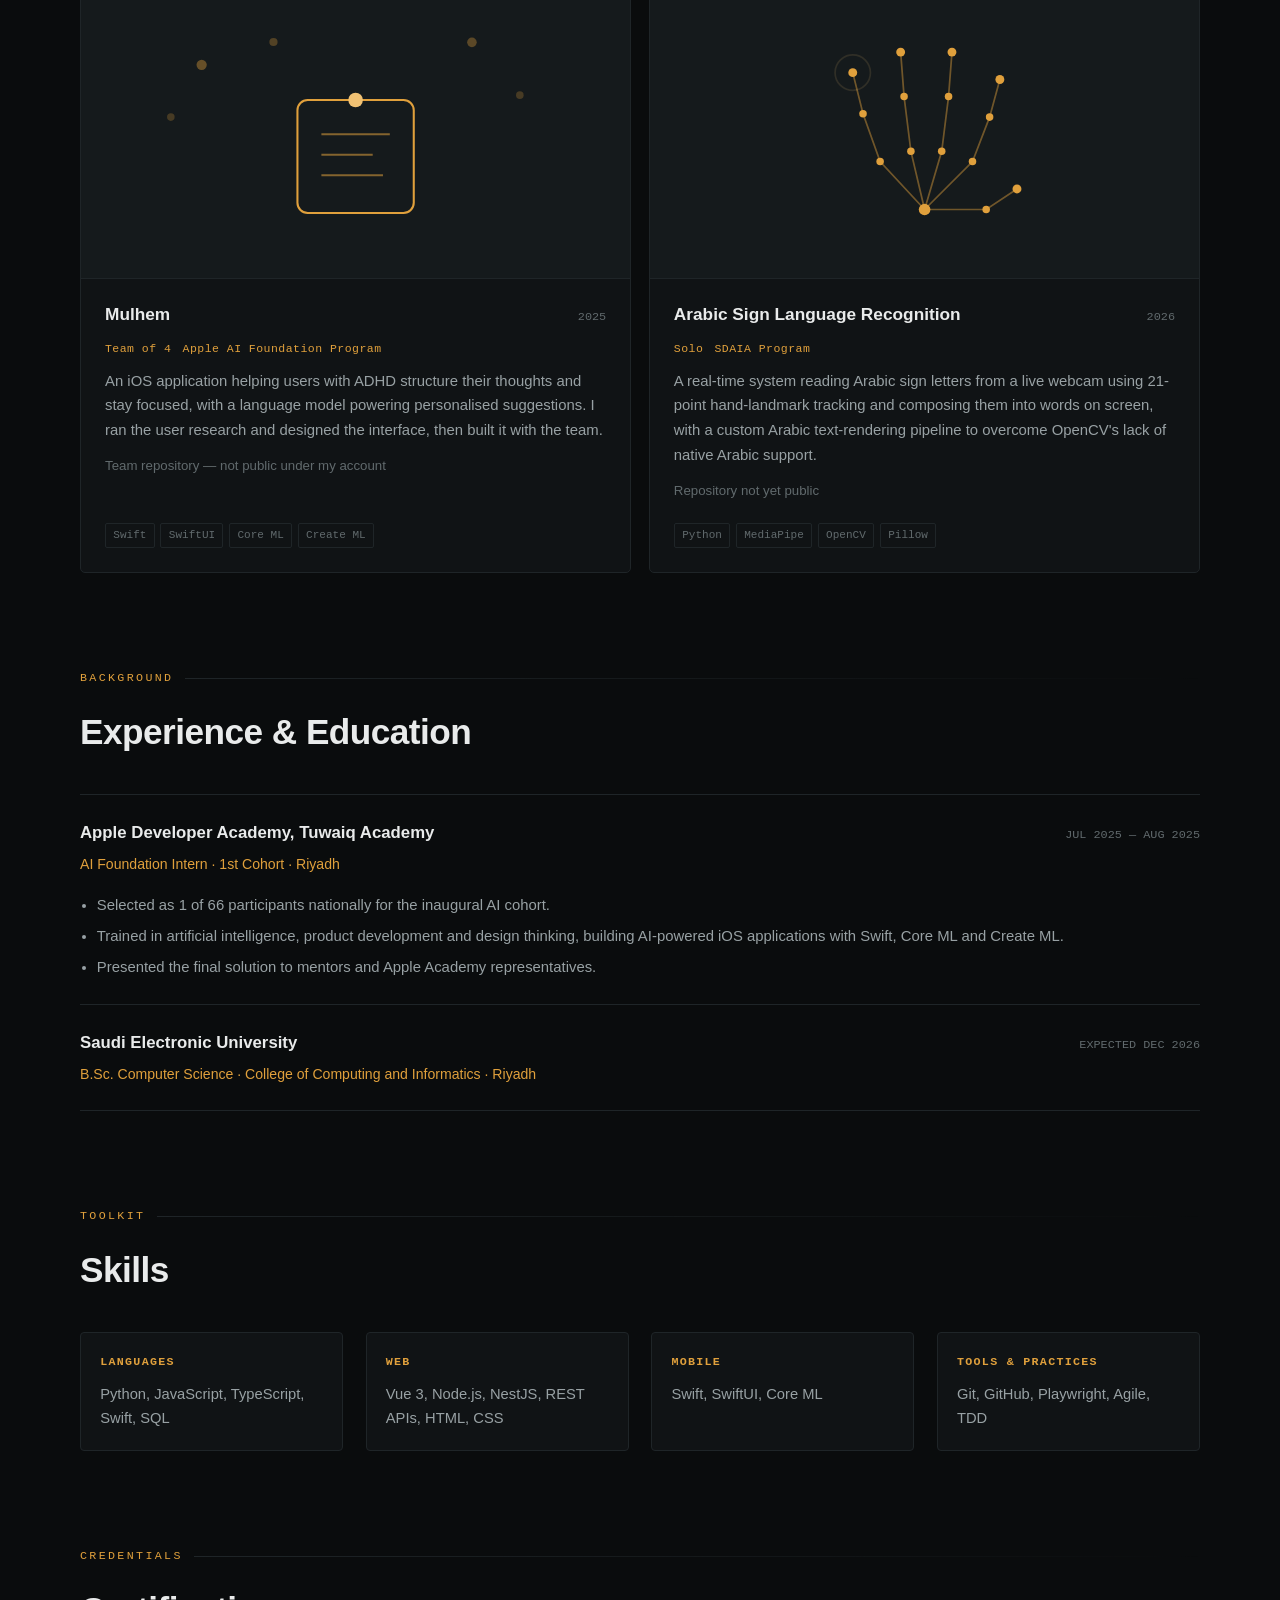
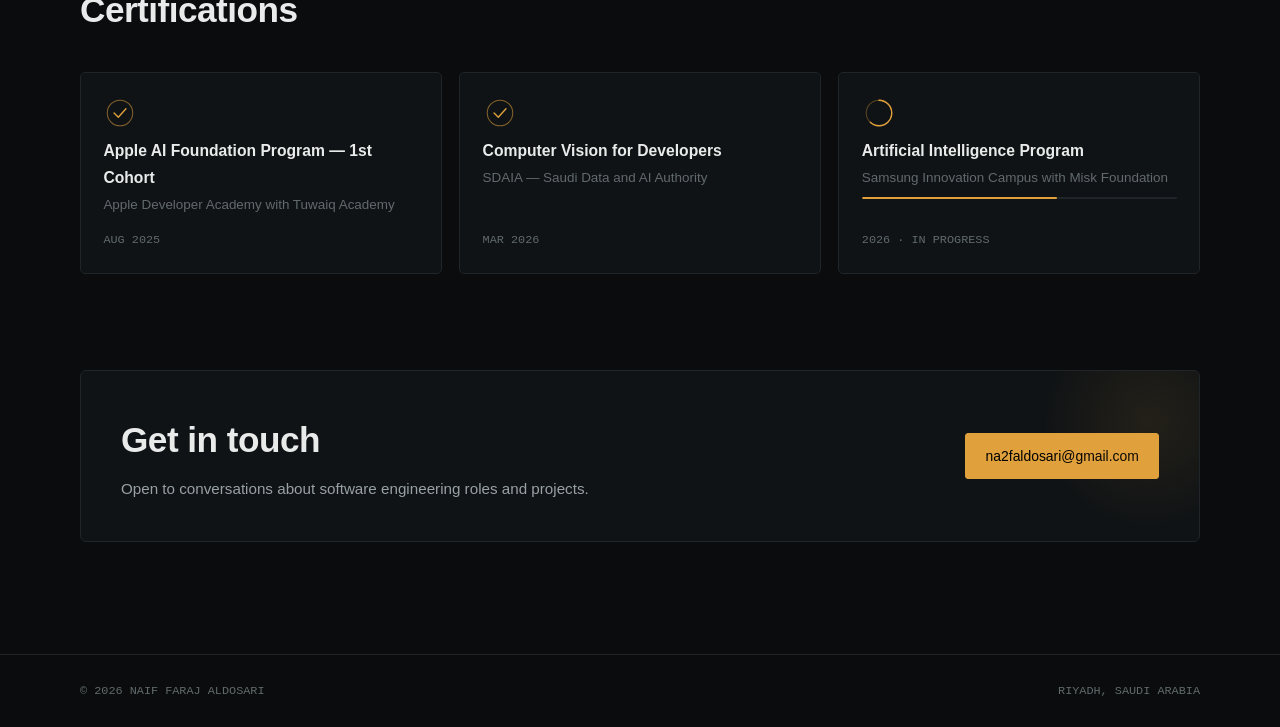
==== commit 53976e73: "Fix language toggle specificity" ====
--- a/index.html
+++ b/index.html
@@ -46,11 +46,10 @@
 :focus-visible{outline:2px solid var(--acc);outline-offset:3px}
 
 /* ---------- language switching ---------- */
-.ar{display:none}
+/* hide only — never force a display value, so each element keeps its natural one.
+   Two-part selector outranks .role{display:flex} etc. further down. */
+html[data-lang="en"] .ar,
 html[data-lang="ar"] .en{display:none}
-html[data-lang="ar"] .ar{display:revert}
-html[data-lang="ar"] li.ar,html[data-lang="ar"] p.ar,html[data-lang="ar"] div.ar{display:block}
-html[data-lang="ar"] span.ar{display:inline}
 html[data-lang="ar"] body{font-family:var(--ar-text)}
 /* Arabic typography: display face for headings, sans for UI/labels */
 html[data-lang="ar"] h1,html[data-lang="ar"] h2,html[data-lang="ar"] h3,
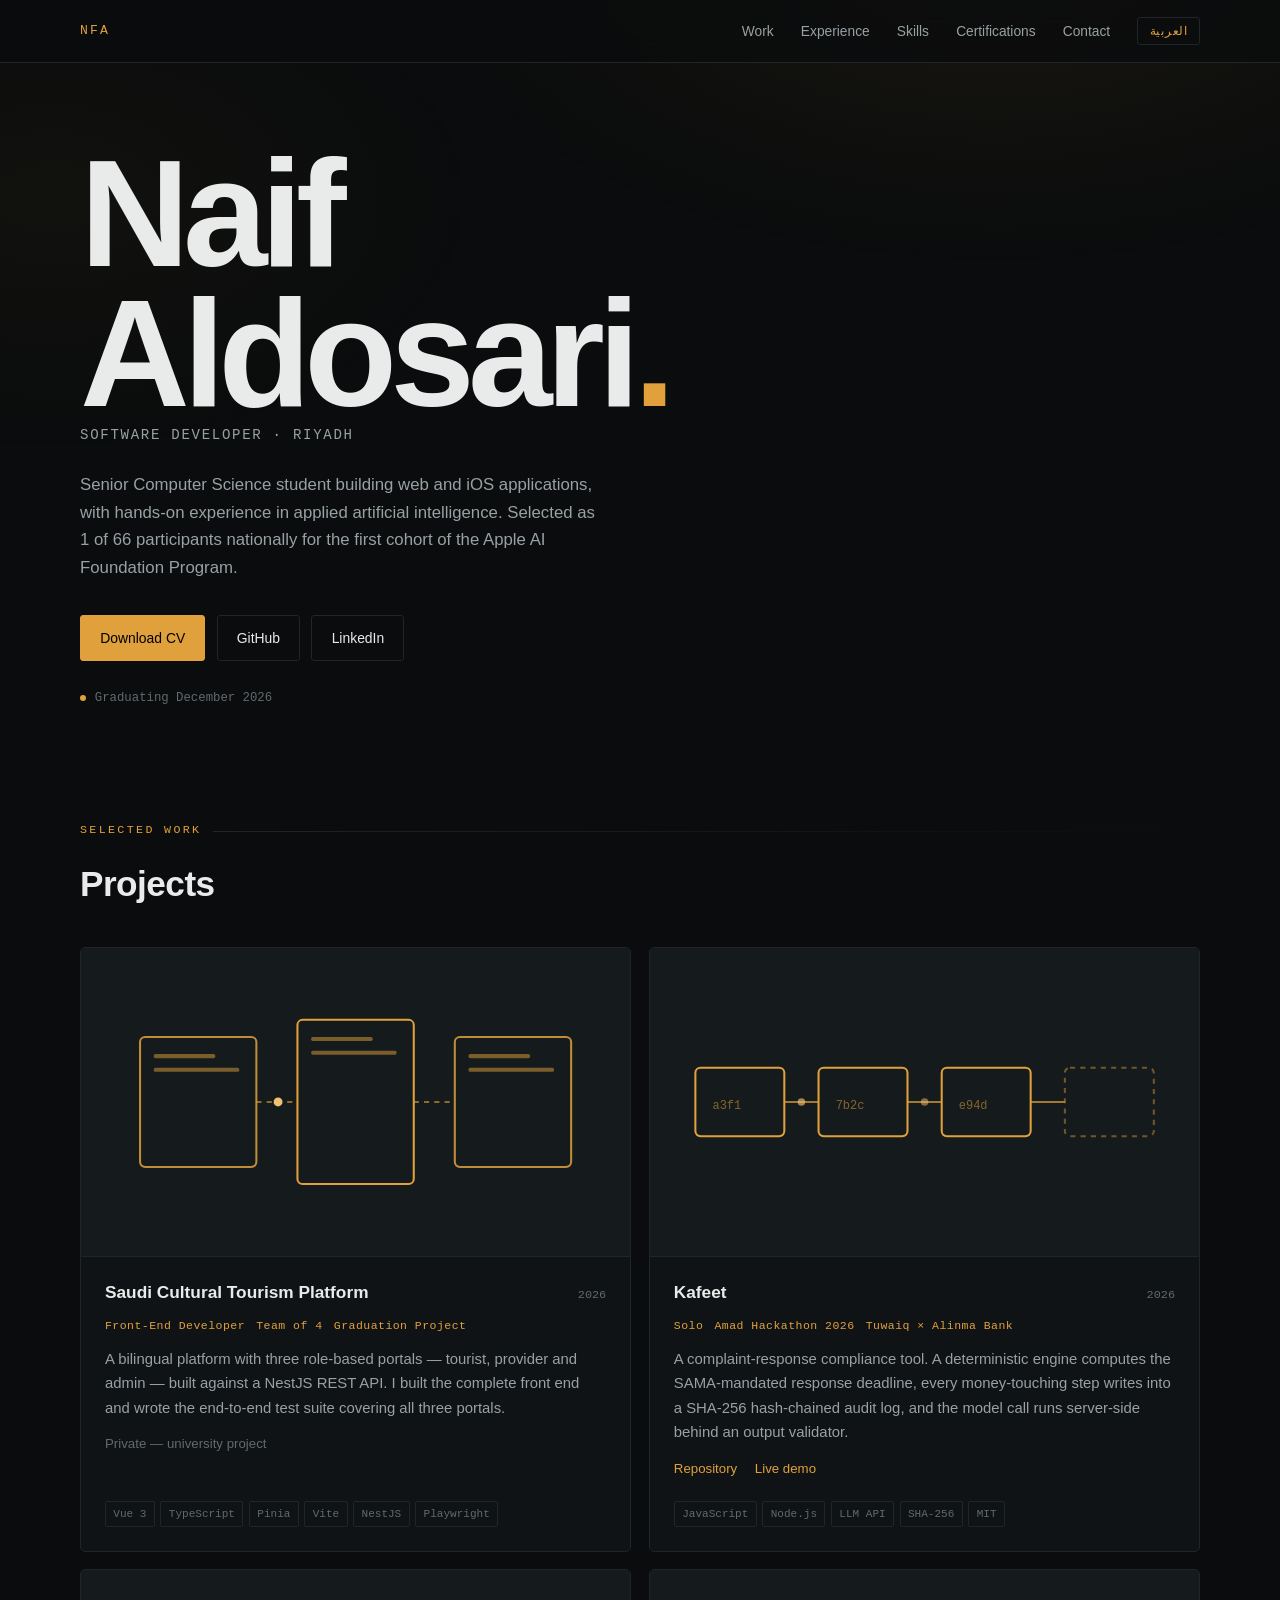
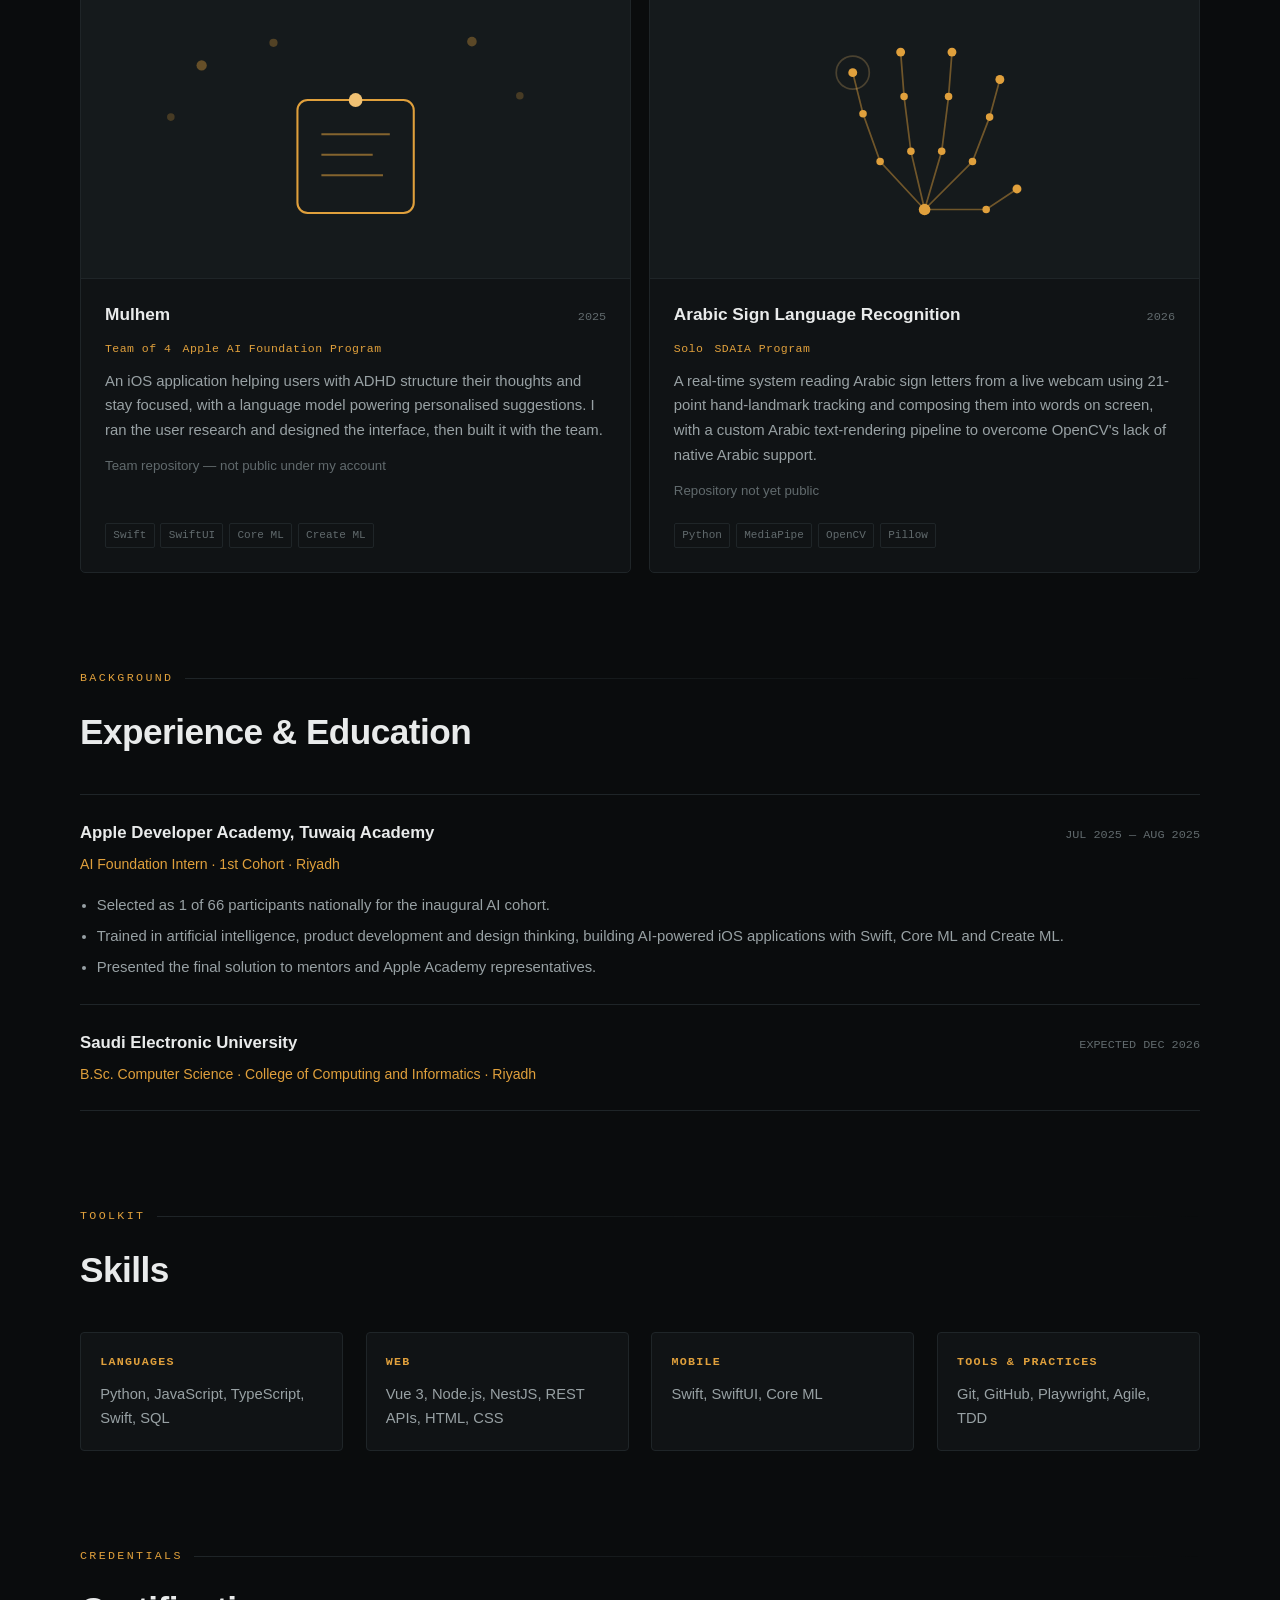
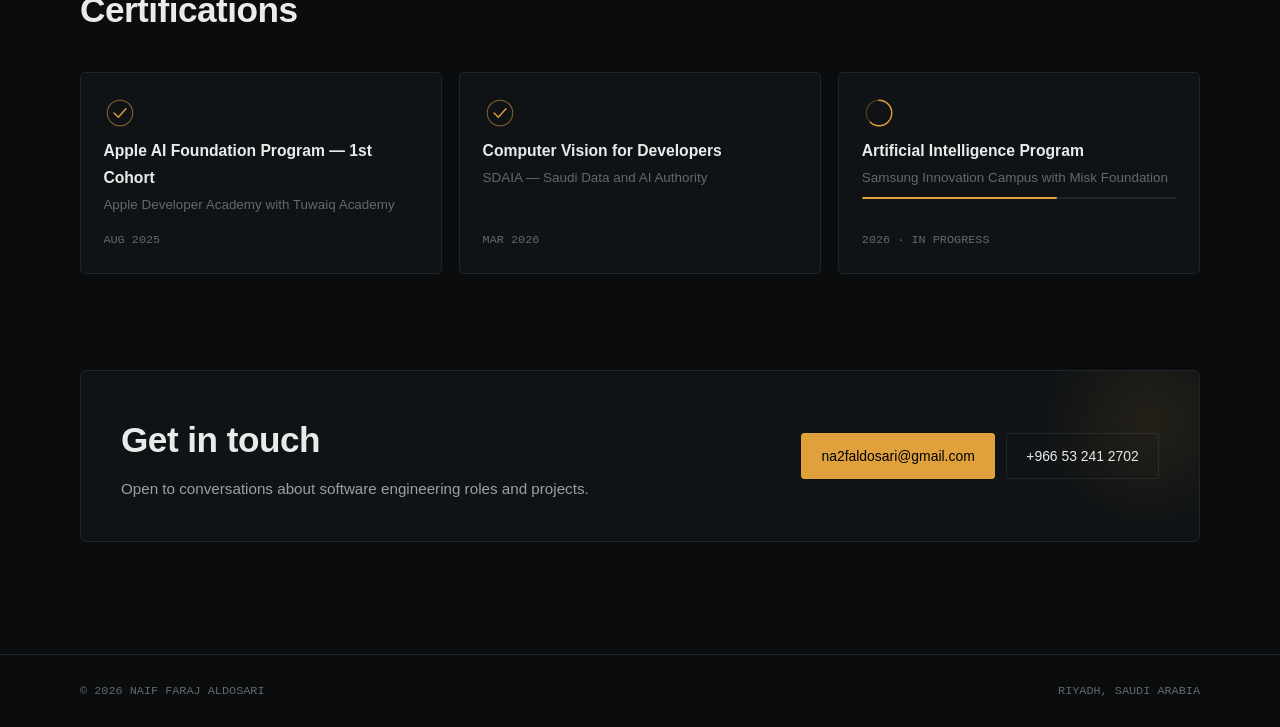
==== commit 1987d94c: "Add phone to contact" ====
--- a/index.html
+++ b/index.html
@@ -556,6 +556,7 @@
     </div>
     <div class="cta" style="margin:0;animation:none;opacity:1">
       <a class="btn solid lat" href="mailto:na2faldosari@gmail.com">na2faldosari@gmail.com</a>
+      <a class="btn lat" href="tel:+966532412702" dir="ltr">+966 53 241 2702</a>
     </div>
   </div>
 </section>
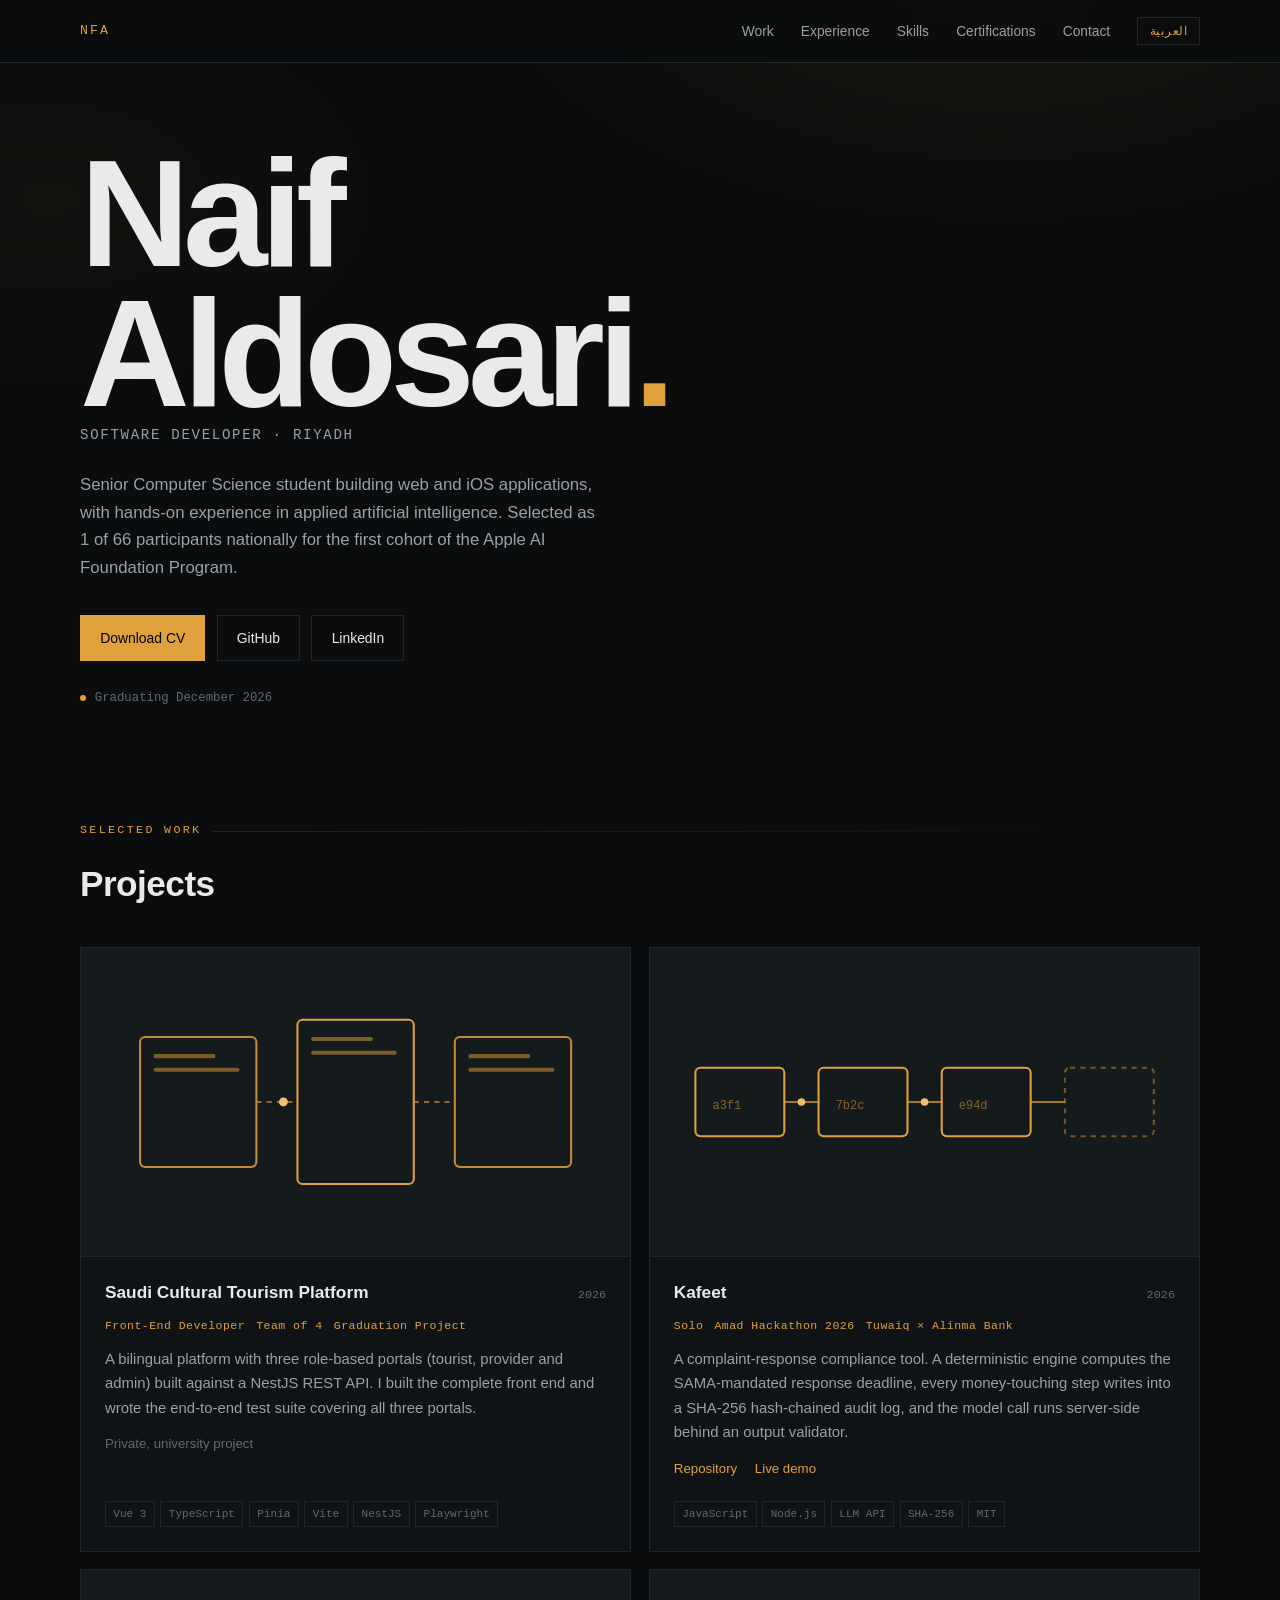
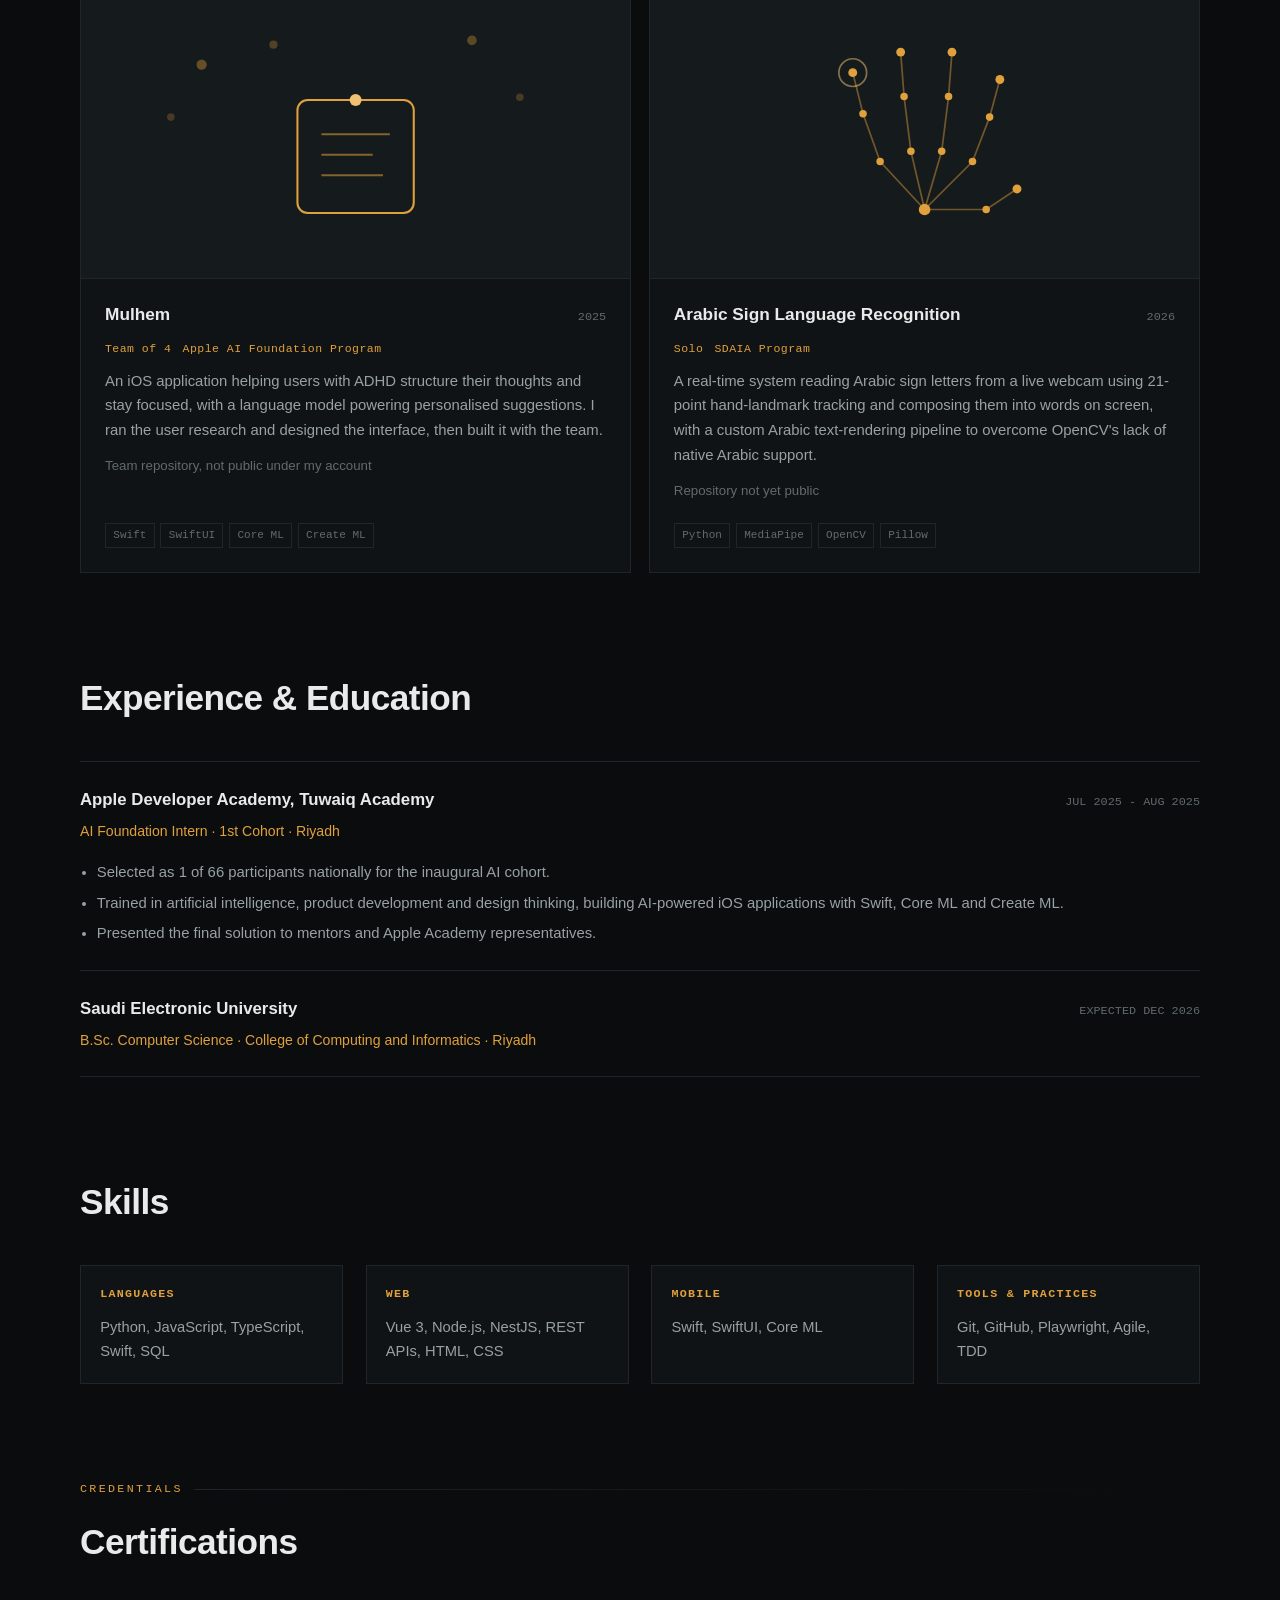
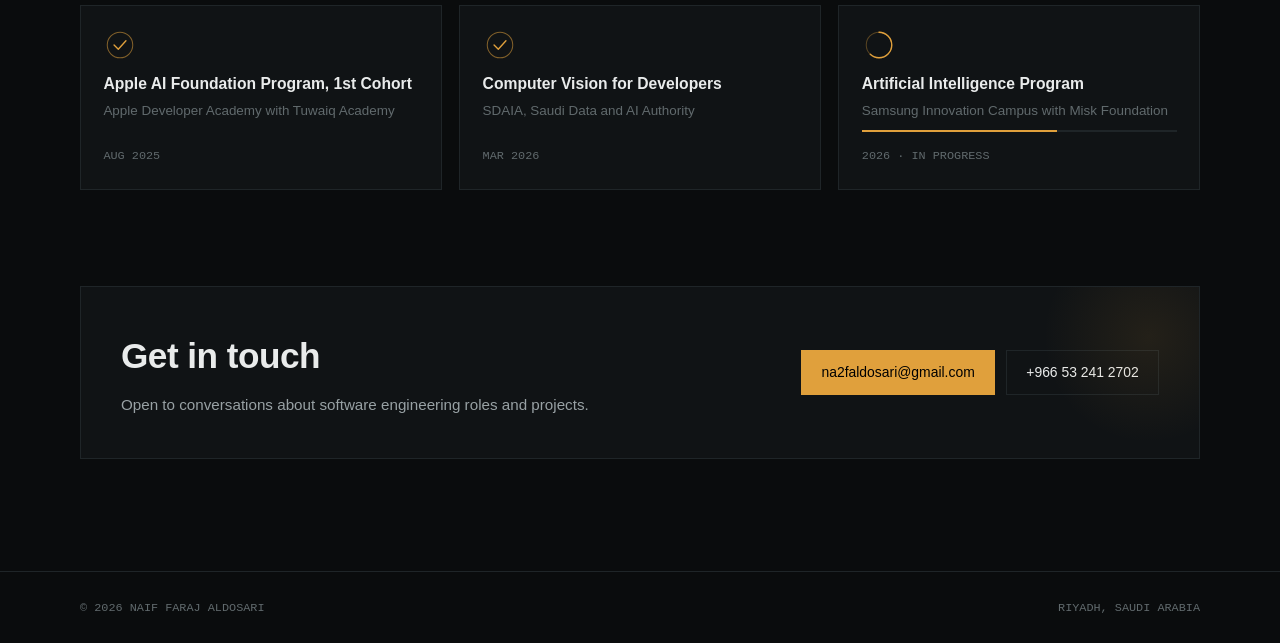
==== commit 5c1cef61: "Sharp corners, zero em-dashes, staggered entrance" ====
--- a/index.html
+++ b/index.html
@@ -3,14 +3,14 @@
 <head>
 <meta charset="utf-8">
 <meta name="viewport" content="width=device-width,initial-scale=1">
-<title>Naif Aldosari — Software Developer</title>
+<title>Naif Aldosari - Software Developer</title>
 <meta name="description" content="Senior Computer Science student building web and iOS applications, with hands-on experience in applied AI.">
 
 <style>
 /* ============================================================
    EDIT GUIDE
-   · Add project      → copy an <article class="card"> in #work
-   · Add certificate  → copy an <li class="cert"> in #certs
+   · Add project      → copy an <article class="card" style="--i:0"> in #work
+   · Add certificate  → copy an <li class="cert" style="--i:0"> in #certs
    · Replace artwork  → put <img src="shots/x.png" alt="…"> inside .shot
    · Accent colour    → --acc
    · Every text node has an .en and an .ar twin; keep both in sync
@@ -46,7 +46,7 @@
 :focus-visible{outline:2px solid var(--acc);outline-offset:3px}
 
 /* ---------- language switching ---------- */
-/* hide only — never force a display value, so each element keeps its natural one.
+/* hide only, never force a display value, so each element keeps its natural one.
    Two-part selector outranks .role{display:flex} etc. further down. */
 html[data-lang="en"] .ar,
 html[data-lang="ar"] .en{display:none}
@@ -84,7 +84,7 @@
 nav a:hover,nav a:focus-visible{color:var(--ink)}
 nav a:hover::after{width:100%}
 #lang{font-family:var(--mono);font-size:.78rem;letter-spacing:.06em;color:var(--acc);
-      background:transparent;border:1px solid var(--line);border-radius:3px;
+      background:transparent;border:1px solid var(--line);border-radius:0;
       padding:.32rem .7rem;cursor:pointer;transition:border-color .2s,background .2s}
 #lang:hover{border-color:var(--acc);background:#E0A03C12}
 @media(max-width:760px){nav ul{display:none}}
@@ -99,8 +99,13 @@
 h2{font-size:clamp(1.6rem,3.2vw,2.2rem);font-weight:600;letter-spacing:-.015em;margin-bottom:2.1rem}
 .reveal{opacity:0;transform:translateY(18px);transition:opacity .7s var(--e),transform .7s var(--e)}
 .reveal.on{opacity:1;transform:none}
-
-/* ---------- hero — type is the hero ---------- */
+/* ordered entrance: children arrive in sequence, not all at once */
+.stagger>*{opacity:0;transform:translateY(14px)}
+.stagger.on>*{opacity:1;transform:none;
+  transition:opacity .55s var(--e),transform .55s var(--e);
+  transition-delay:calc(var(--i,0)*90ms)}
+
+/* ---------- hero: type is the hero ---------- */
 header{width:var(--wrap);margin-inline:auto;padding:clamp(3rem,9vh,5.5rem) 0 1rem;
        position:relative;z-index:1}
 header h1{font-size:clamp(3rem,13vw,9.5rem);font-weight:600;line-height:.92;
@@ -122,7 +127,7 @@
 html[data-lang="ar"] header p.lede{font-size:1.12rem;line-height:1.9;max-width:52ch}
 .cta{display:flex;flex-wrap:wrap;gap:.7rem;margin-top:2.1rem;animation-delay:.54s}
 .btn{display:inline-flex;align-items:center;gap:.5rem;padding:.64rem 1.2rem;
-     border:1px solid var(--line);border-radius:3px;text-decoration:none;font-size:.87rem;
+     border:1px solid var(--line);border-radius:0;text-decoration:none;font-size:.87rem;
      color:var(--ink);transition:border-color .2s var(--e),color .2s var(--e),
      background .2s var(--e),transform .2s var(--e)}
 .btn:hover,.btn:focus-visible{border-color:var(--acc);color:var(--acc);transform:translateY(-2px)}
@@ -134,9 +139,9 @@
      box-shadow:0 0 0 0 #E0A03C99;animation:pulse 2.4s ease-out infinite}
 @keyframes pulse{70%{box-shadow:0 0 0 9px transparent}100%{box-shadow:0 0 0 0 transparent}}
 
-/* ---------- project cards — 2 per row, balanced ---------- */
+/* ---------- project cards: 2 per row ---------- */
 .grid{display:grid;grid-template-columns:repeat(auto-fit,minmax(min(100%,25rem),1fr));gap:1.1rem}
-.card{background:var(--surface);border:1px solid var(--line);border-radius:5px;overflow:hidden;
+.card{background:var(--surface);border:1px solid var(--line);border-radius:0;overflow:hidden;
       display:flex;flex-direction:column;transition:border-color .3s var(--e),
       transform .3s var(--e),box-shadow .3s var(--e)}
 .card:hover{border-color:#3A4348;transform:translateY(-4px);box-shadow:0 16px 40px -22px #000}
@@ -159,7 +164,7 @@
 .links .none{font-size:.83rem;color:var(--ink-3)}
 .tags{display:flex;flex-wrap:wrap;gap:.35rem;margin-top:auto;padding-top:.6rem}
 .tag{font-family:var(--mono);font-size:.69rem;color:var(--ink-3);border:1px solid var(--line);
-     border-radius:2px;padding:.16rem .46rem;transition:color .2s,border-color .2s;direction:ltr}
+     border-radius:0;padding:.16rem .46rem;transition:color .2s,border-color .2s;direction:ltr}
 .card:hover .tag{color:var(--ink-2);border-color:#2C3438}
 
 /* ---------- rows ---------- */
@@ -176,7 +181,7 @@
 
 /* ---------- skills ---------- */
 .skills{display:grid;grid-template-columns:repeat(auto-fit,minmax(min(100%,15rem),1fr));gap:1.4rem}
-.sk{border:1px solid var(--line);border-radius:4px;padding:1.2rem;background:var(--surface);
+.sk{border:1px solid var(--line);border-radius:0;padding:1.2rem;background:var(--surface);
     transition:border-color .3s var(--e)}
 .sk:hover{border-color:#333C40}
 .sk h4{font-family:var(--mono);font-size:.73rem;letter-spacing:.11em;color:var(--acc);
@@ -187,7 +192,7 @@
 /* ---------- certificates ---------- */
 .certs{display:grid;grid-template-columns:repeat(auto-fit,minmax(min(100%,17rem),1fr));gap:1.1rem;
        list-style:none}
-.cert{border:1px solid var(--line);border-radius:5px;background:var(--surface);padding:1.4rem;
+.cert{border:1px solid var(--line);border-radius:0;background:var(--surface);padding:1.4rem;
       display:flex;flex-direction:column;gap:.55rem;position:relative;overflow:hidden;
       transition:border-color .3s var(--e),transform .3s var(--e)}
 .cert:hover{border-color:#3A4348;transform:translateY(-3px)}
@@ -199,12 +204,12 @@
 .cert .n{font-size:.98rem;font-weight:600;line-height:1.35}
 .cert small{color:var(--ink-3);font-size:.84rem;display:block;margin-top:.15rem}
 .cert .when{margin-top:auto;padding-top:.4rem}
-.cert .prog{height:2px;background:var(--line);border-radius:2px;overflow:hidden;margin-top:.5rem}
-.cert .prog i{display:block;height:100%;width:62%;background:var(--acc);border-radius:2px}
+.cert .prog{height:2px;background:var(--line);border-radius:0;overflow:hidden;margin-top:.5rem}
+.cert .prog i{display:block;height:100%;width:62%;background:var(--acc);border-radius:0}
 
 /* ---------- contact ---------- */
 #contact{padding-bottom:5rem}
-.box{border:1px solid var(--line);border-radius:6px;background:var(--surface);padding:2.5rem;
+.box{border:1px solid var(--line);border-radius:0;background:var(--surface);padding:2.5rem;
      display:flex;flex-wrap:wrap;justify-content:space-between;gap:1.6rem;align-items:center;
      position:relative;overflow:hidden}
 .box::after{content:"";position:absolute;inset-inline-end:-60px;top:-60px;width:220px;height:220px;
@@ -219,7 +224,7 @@
 @media (prefers-reduced-motion:reduce){
   html{scroll-behavior:auto}
   *,*::before,*::after{animation:none!important;transition:none!important}
-  .reveal{opacity:1;transform:none}
+  .reveal,.stagger>*{opacity:1;transform:none}
   header h1 .l>span{transform:none}
   .fade{opacity:1}
   #bar{display:none}
@@ -276,10 +281,10 @@
 <section id="work" class="reveal">
   <p class="eyebrow"><span class="en">SELECTED WORK</span><span class="ar">مختارات</span></p>
   <h2><span class="en">Projects</span><span class="ar">ما بنيتُه</span></h2>
-  <div class="grid">
+  <div class="grid stagger">
 
     <!-- ▸ PROJECT -->
-    <article class="card">
+    <article class="card" style="--i:1">
       <div class="shot">
         <svg viewBox="0 0 320 180" aria-hidden="true">
           <g fill="none" stroke="#E0A03C" stroke-width="1.2">
@@ -306,14 +311,14 @@
           <span class="en">Team of 4</span><span class="ar">فريق من <span class="lat">4</span></span>
           <span class="en">Graduation Project</span><span class="ar">مشروع التخرّج</span>
         </div>
-        <p class="en">A bilingual platform with three role-based portals — tourist, provider and
-        admin — built against a NestJS REST API. I built the complete front end and wrote the
+        <p class="en">A bilingual platform with three role-based portals (tourist, provider and
+        admin) built against a NestJS REST API. I built the complete front end and wrote the
         end-to-end test suite covering all three portals.</p>
-        <p class="ar">منصّة بلغتين وثلاث بوابات — زائر ومزوّد ومشرف — تقف على واجهة برمجية واحدة.
+        <p class="ar">منصّة بلغتين وثلاث بوابات: زائر ومزوّد ومشرف، تقف على واجهة برمجية واحدة.
         بنيتُ الواجهة الأمامية كاملة، وكتبتُ اختبارات المسار الكامل للبوابات الثلاث.</p>
         <div class="links">
-          <span class="none en">Private — university project</span>
-          <span class="none ar">مغلق — مشروع جامعي</span>
+          <span class="none en">Private, university project</span>
+          <span class="none ar">مغلق، مشروع جامعي</span>
         </div>
         <div class="tags"><span class="tag">Vue 3</span><span class="tag">TypeScript</span>
         <span class="tag">Pinia</span><span class="tag">Vite</span><span class="tag">NestJS</span>
@@ -321,7 +326,7 @@
       </div>
     </article>
 
-    <article class="card">
+    <article class="card" style="--i:2">
       <div class="shot">
         <svg viewBox="0 0 320 180" aria-hidden="true">
           <g stroke="#E0A03C" stroke-width="1.2" fill="none">
@@ -341,7 +346,7 @@
       </div>
       <div class="body">
         <div class="top">
-          <h3><span class="lat">Kafeet</span> <span class="ar">— كَفيت</span></h3>
+          <h3><span class="lat">Kafeet</span> <span class="ar">كَفيت</span></h3>
           <span class="when lat">2026</span>
         </div>
         <div class="role">
@@ -363,7 +368,7 @@
       </div>
     </article>
 
-    <article class="card">
+    <article class="card" style="--i:3">
       <div class="shot">
         <svg viewBox="0 0 320 180" aria-hidden="true">
           <g fill="#E0A03C">
@@ -383,7 +388,7 @@
       </div>
       <div class="body">
         <div class="top">
-          <h3><span class="lat">Mulhem</span> <span class="ar">— ملهم</span></h3>
+          <h3><span class="lat">Mulhem</span> <span class="ar">ملهم</span></h3>
           <span class="when lat">2025</span>
         </div>
         <div class="role">
@@ -396,15 +401,15 @@
         <p class="ar">تطبيق آيفون يساعد المصابين بفرط الحركة وتشتّت الانتباه على ترتيب أفكارهم، ونموذج
         لغوي يقترح عليهم ما يناسب حالتهم. أجريتُ بحث المستخدم وصمّمتُ الواجهة، ثم بنيناه مع الفريق.</p>
         <div class="links">
-          <span class="none en">Team repository — not public under my account</span>
-          <span class="none ar">مستودع الفريق — ليس تحت حسابي</span>
+          <span class="none en">Team repository, not public under my account</span>
+          <span class="none ar">مستودع الفريق، ليس تحت حسابي</span>
         </div>
         <div class="tags"><span class="tag">Swift</span><span class="tag">SwiftUI</span>
         <span class="tag">Core ML</span><span class="tag">Create ML</span></div>
       </div>
     </article>
 
-    <article class="card">
+    <article class="card" style="--i:4">
       <div class="shot">
         <svg viewBox="0 0 320 180" aria-hidden="true">
           <g stroke="#E0A03C" stroke-width="1" opacity=".45" fill="none">
@@ -453,12 +458,11 @@
 </section>
 
 <section id="experience" class="reveal">
-  <p class="eyebrow"><span class="en">BACKGROUND</span><span class="ar">الخلفية</span></p>
   <h2><span class="en">Experience &amp; Education</span><span class="ar">الخبرة والتعليم</span></h2>
 
   <div class="row">
     <h3><span class="en">Apple Developer Academy, Tuwaiq Academy</span><span class="ar">أكاديمية آبل للمطوّرين، أكاديمية طويق</span></h3>
-    <span class="when"><span class="en lat">JUL 2025 — AUG 2025</span><span class="ar">يوليو — أغسطس <span class="lat">2025</span></span></span>
+    <span class="when"><span class="en lat">JUL 2025 - AUG 2025</span><span class="ar">يوليو - أغسطس <span class="lat">2025</span></span></span>
     <div class="meta">
       <span class="en">AI Foundation Intern · 1st Cohort · Riyadh</span>
       <span class="ar">متدرّب البرنامج التأسيسي للذكاء الاصطناعي · الدفعة الأولى · الرياض</span>
@@ -488,16 +492,15 @@
 </section>
 
 <section id="skills" class="reveal">
-  <p class="eyebrow"><span class="en">TOOLKIT</span><span class="ar">الأدوات</span></p>
   <h2><span class="en">Skills</span><span class="ar">المهارات</span></h2>
-  <div class="skills">
-    <div class="sk"><h4><span class="en">LANGUAGES</span><span class="ar">لغات البرمجة</span></h4>
+  <div class="skills stagger">
+    <div class="sk" style="--i:0"><h4><span class="en">LANGUAGES</span><span class="ar">لغات البرمجة</span></h4>
       <p>Python, JavaScript, TypeScript, Swift, SQL</p></div>
-    <div class="sk"><h4><span class="en">WEB</span><span class="ar">الويب</span></h4>
+    <div class="sk" style="--i:1"><h4><span class="en">WEB</span><span class="ar">الويب</span></h4>
       <p>Vue 3, Node.js, NestJS, REST APIs, HTML, CSS</p></div>
-    <div class="sk"><h4><span class="en">MOBILE</span><span class="ar">التطبيقات</span></h4>
+    <div class="sk" style="--i:2"><h4><span class="en">MOBILE</span><span class="ar">التطبيقات</span></h4>
       <p>Swift, SwiftUI, Core ML</p></div>
-    <div class="sk"><h4><span class="en">TOOLS &amp; PRACTICES</span><span class="ar">أدوات وممارسات</span></h4>
+    <div class="sk" style="--i:3"><h4><span class="en">TOOLS &amp; PRACTICES</span><span class="ar">أدوات وممارسات</span></h4>
       <p>Git, GitHub, Playwright, Agile, TDD</p></div>
   </div>
 </section>
@@ -505,33 +508,33 @@
 <section id="certs" class="reveal">
   <p class="eyebrow"><span class="en">CREDENTIALS</span><span class="ar">الاعتمادات</span></p>
   <h2><span class="en">Certifications</span><span class="ar">الشهادات</span></h2>
-  <ul class="certs">
-
-    <li class="cert">
+  <ul class="certs stagger">
+
+    <li class="cert" style="--i:1">
       <svg class="seal" viewBox="0 0 40 40" aria-hidden="true">
         <circle cx="20" cy="20" r="15" fill="none" stroke="#E0A03C" stroke-width="1.2" opacity=".55"/>
         <path d="M13 20l5 5 9-10" fill="none" stroke="#E0A03C" stroke-width="1.6" stroke-linecap="round" stroke-linejoin="round"/>
       </svg>
       <div>
-        <span class="n"><span class="en">Apple AI Foundation Program — 1st Cohort</span><span class="ar">برنامج آبل التأسيسي للذكاء الاصطناعي — الدفعة الأولى</span></span>
+        <span class="n"><span class="en">Apple AI Foundation Program, 1st Cohort</span><span class="ar">برنامج آبل التأسيسي للذكاء الاصطناعي، الدفعة الأولى</span></span>
         <small><span class="en">Apple Developer Academy with Tuwaiq Academy</span><span class="ar">أكاديمية آبل للمطوّرين مع أكاديمية طويق</span></small>
       </div>
       <span class="when"><span class="en lat">AUG 2025</span><span class="ar">أغسطس <span class="lat">2025</span></span></span>
     </li>
 
-    <li class="cert">
+    <li class="cert" style="--i:2">
       <svg class="seal" viewBox="0 0 40 40" aria-hidden="true">
         <circle cx="20" cy="20" r="15" fill="none" stroke="#E0A03C" stroke-width="1.2" opacity=".55"/>
         <path d="M13 20l5 5 9-10" fill="none" stroke="#E0A03C" stroke-width="1.6" stroke-linecap="round" stroke-linejoin="round"/>
       </svg>
       <div>
         <span class="n"><span class="en">Computer Vision for Developers</span><span class="ar">الرؤية الحاسوبية للمطوّرين</span></span>
-        <small><span class="en">SDAIA — Saudi Data and AI Authority</span><span class="ar">سدايا — الهيئة السعودية للبيانات والذكاء الاصطناعي</span></small>
+        <small><span class="en">SDAIA, Saudi Data and AI Authority</span><span class="ar">سدايا، الهيئة السعودية للبيانات والذكاء الاصطناعي</span></small>
       </div>
       <span class="when"><span class="en lat">MAR 2026</span><span class="ar">مارس <span class="lat">2026</span></span></span>
     </li>
 
-    <li class="cert">
+    <li class="cert" style="--i:3">
       <svg class="seal" viewBox="0 0 40 40" aria-hidden="true">
         <circle cx="20" cy="20" r="15" fill="none" stroke="#E0A03C" stroke-width="1.2" opacity=".35"/>
         <circle cx="20" cy="20" r="15" fill="none" stroke="#E0A03C" stroke-width="1.6" stroke-linecap="round" stroke-dasharray="58 94" transform="rotate(-90 20 20)"/>
@@ -596,9 +599,9 @@
         if (e.isIntersecting) { e.target.classList.add("on"); io.unobserve(e.target); }
       });
     }, { threshold: 0.08 });
-    document.querySelectorAll(".reveal").forEach(function (el) { io.observe(el); });
+    document.querySelectorAll(".reveal, .stagger").forEach(function (el) { io.observe(el); });
   } else {
-    document.querySelectorAll(".reveal").forEach(function (el) { el.classList.add("on"); });
+    document.querySelectorAll(".reveal, .stagger").forEach(function (el) { el.classList.add("on"); });
   }
 })();
 </script>
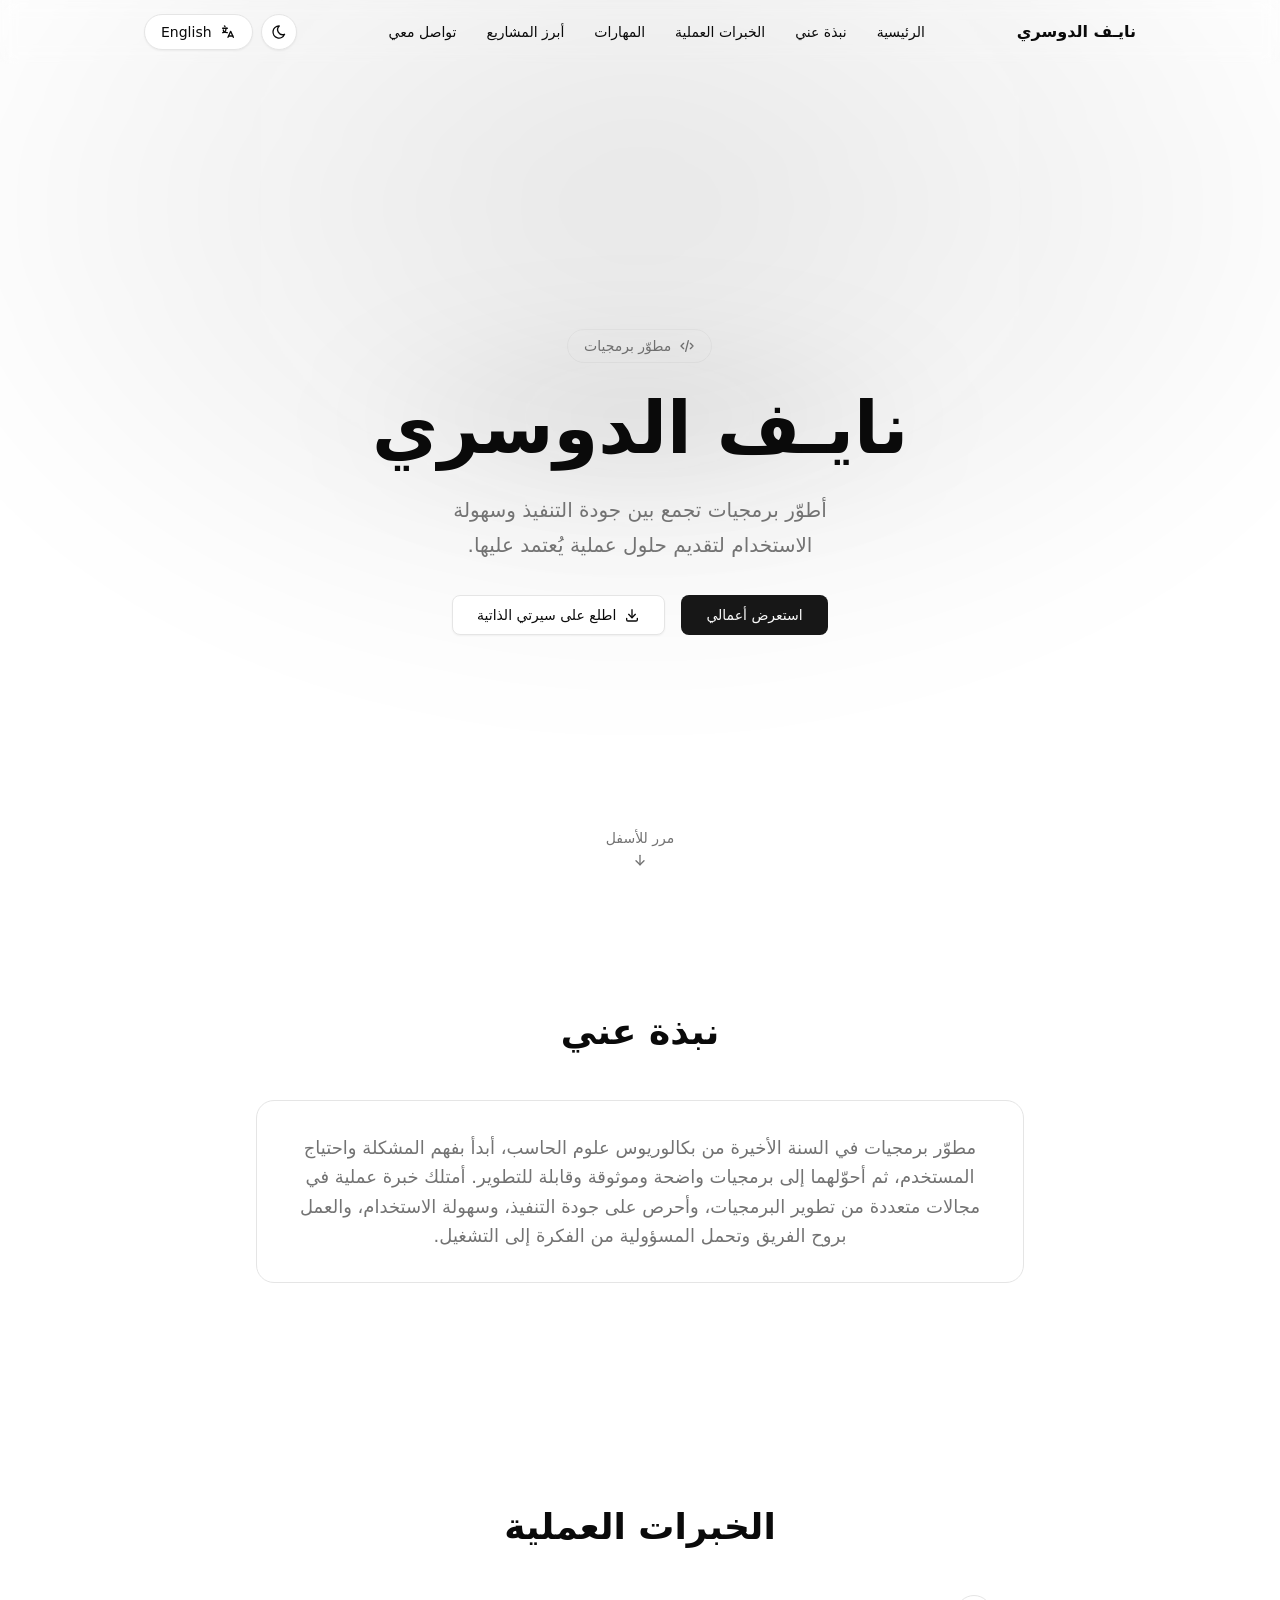
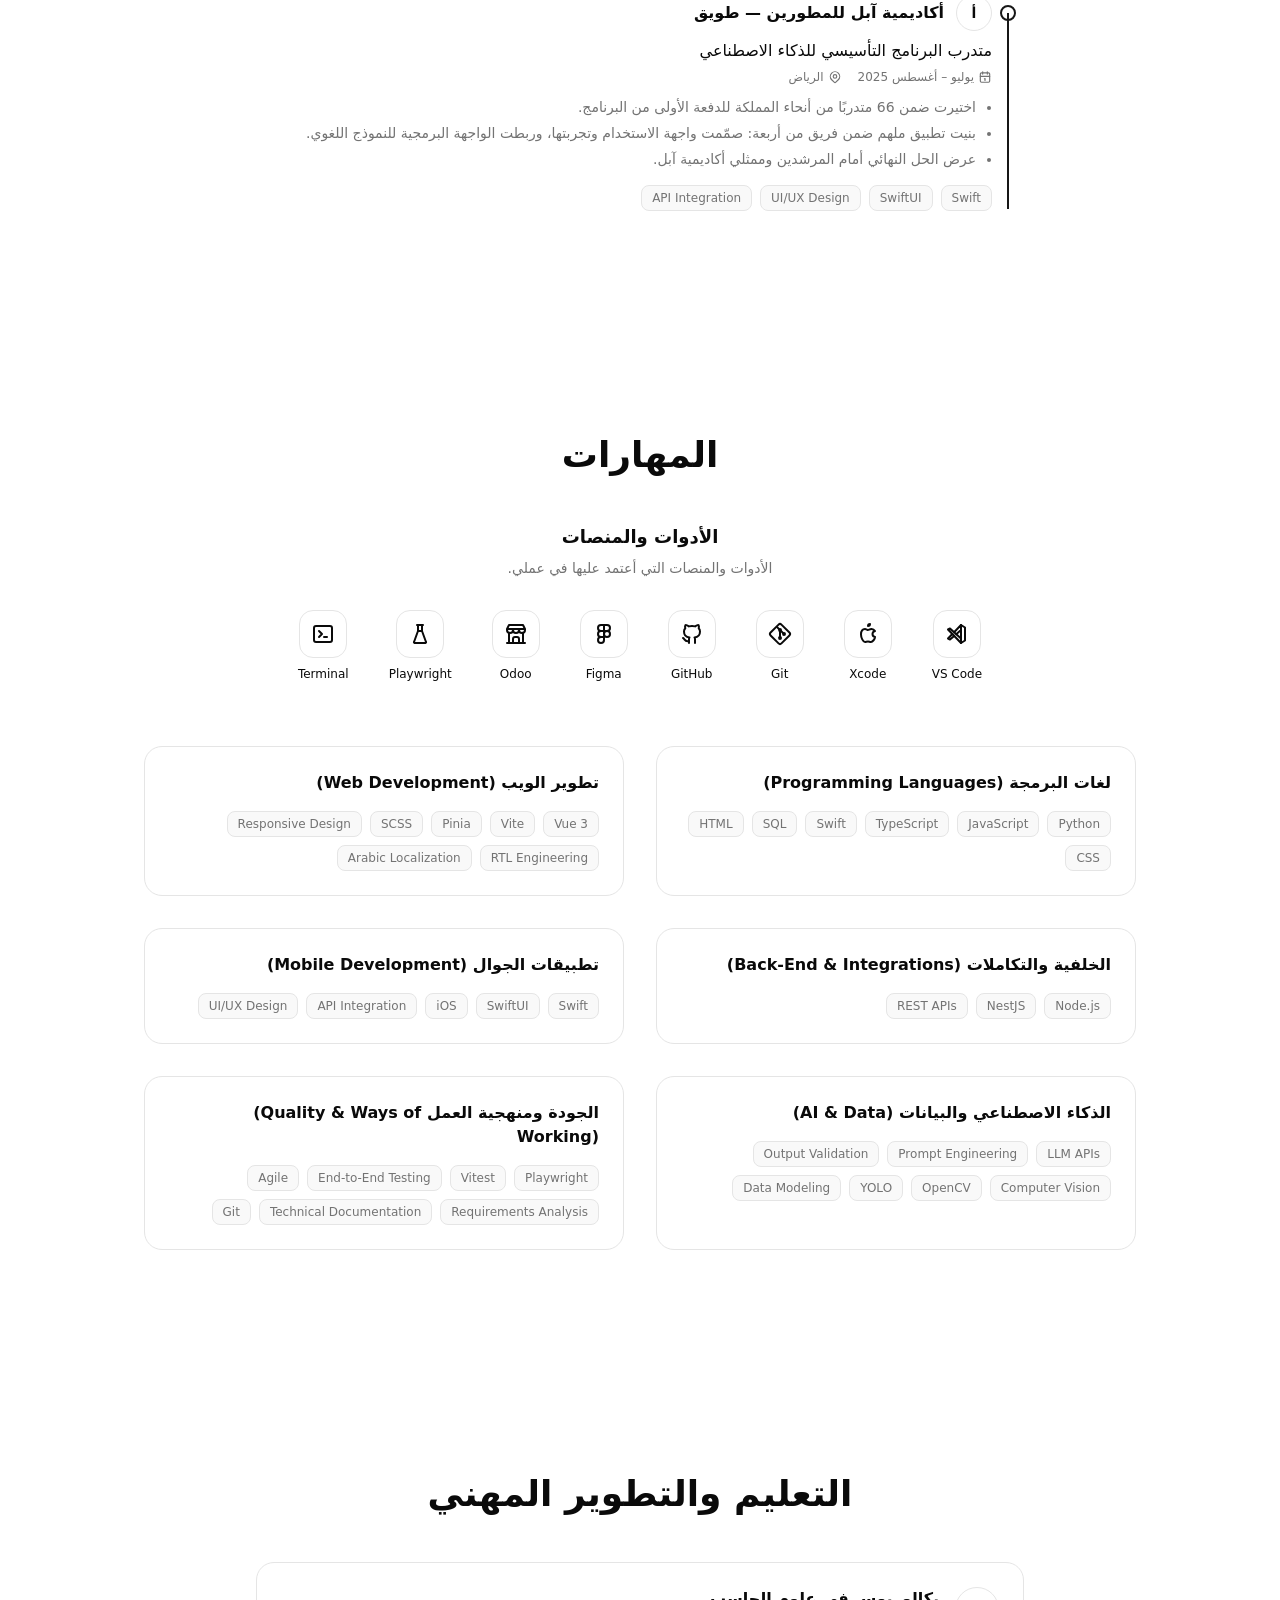
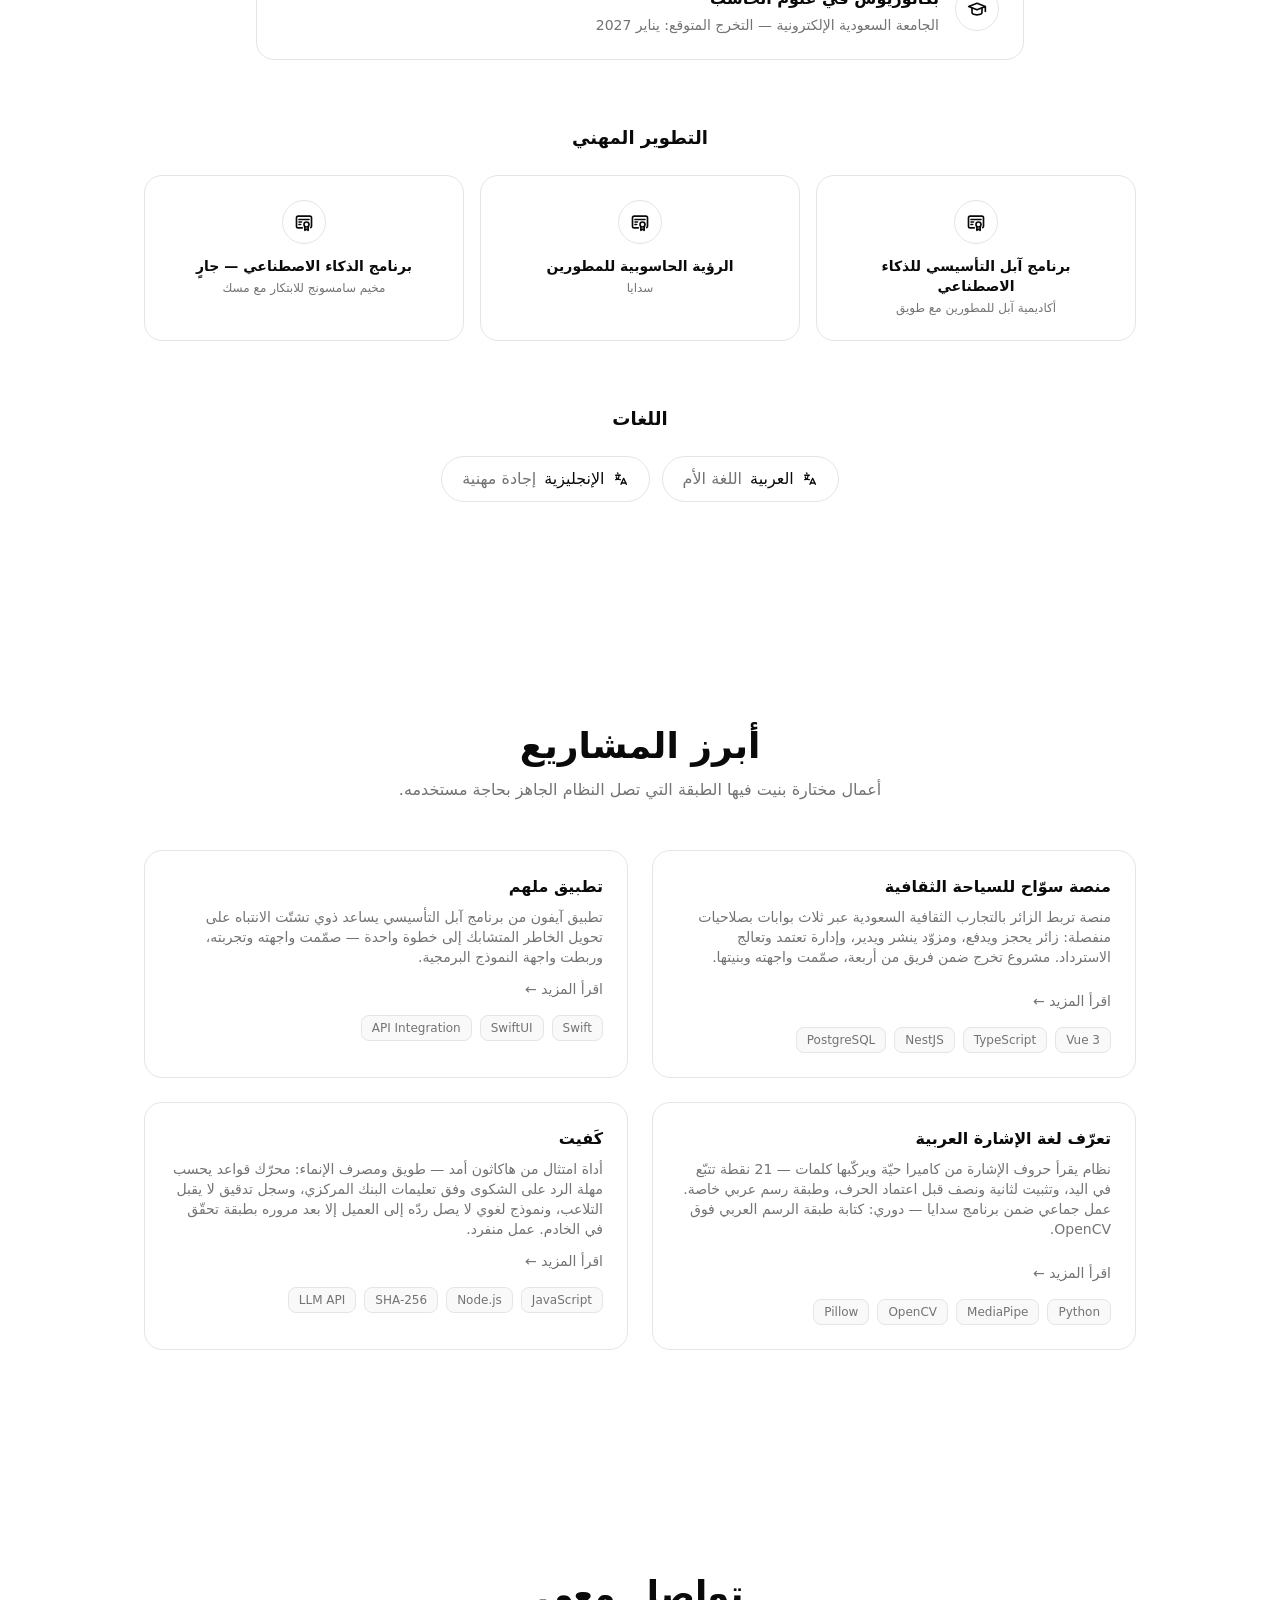
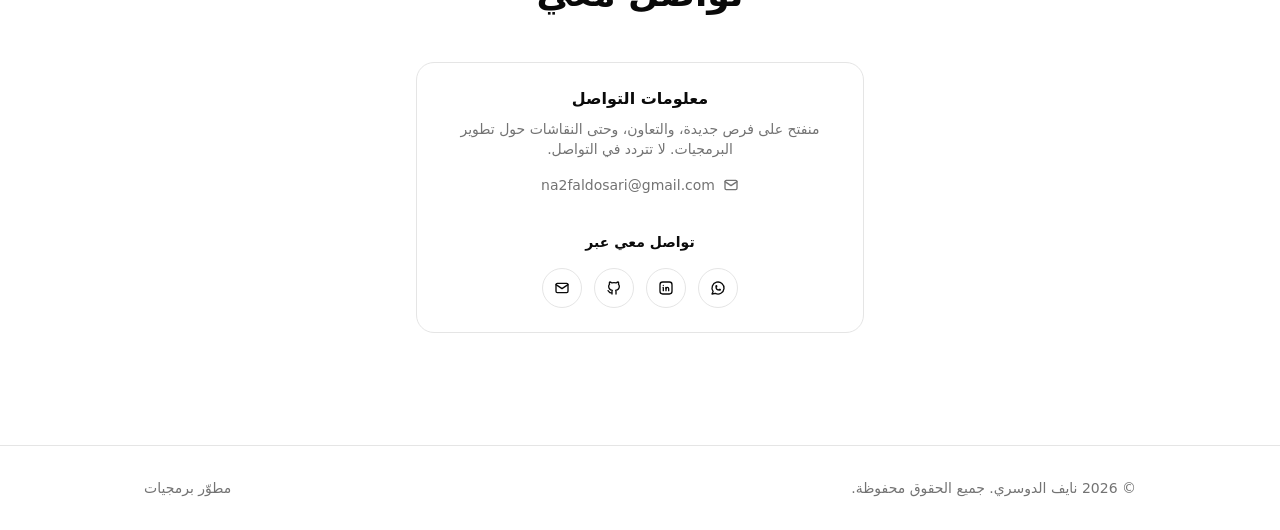
==== commit 61e503e4: "Rebuild portfolio: bilingual, five project pages, new CV Replaces the single-page site with a biling" ====
--- a/index.html
+++ b/index.html
@@ -1,608 +1,1206 @@
-<!DOCTYPE html>
-<html lang="en" dir="ltr" data-lang="en">
+<!doctype html>
+<html lang="ar" dir="rtl">
 <head>
 <meta charset="utf-8">
-<meta name="viewport" content="width=device-width,initial-scale=1">
-<title>Naif Aldosari - Software Developer</title>
-<meta name="description" content="Senior Computer Science student building web and iOS applications, with hands-on experience in applied AI.">
-
+<meta name="viewport" content="width=device-width, initial-scale=1">
+<title>Naif Aldosari — Software Developer</title>
+<meta name="description" content="Software developer in Riyadh — web interfaces, platform modules and integrations, applied AI, and Arabic localisation.">
+<meta property="og:type" content="website">
+<meta property="og:title" content="Naif Aldosari — Software Developer">
+<meta property="og:description" content="Web interfaces, platform modules and integrations, applied AI, and Arabic localisation.">
+<meta property="og:url" content="https://na2faldosari.github.io/">
+<meta property="og:locale" content="ar_SA">
+<meta property="og:locale:alternate" content="en_US">
+<meta name="twitter:card" content="summary">
+<meta name="twitter:title" content="Naif Aldosari — Software Developer">
+<meta name="twitter:description" content="Web interfaces, platform modules and integrations, applied AI, and Arabic localisation.">
+<link rel="icon" type="image/svg+xml" href="data:image/svg+xml,%3Csvg xmlns='http://www.w3.org/2000/svg' viewBox='0 0 64 64'%3E%3Crect width='64' height='64' rx='14' fill='%230a0a0a'/%3E%3Ctext x='32' y='46' text-anchor='middle' font-family='-apple-system,Segoe UI,sans-serif' font-size='40' font-weight='700' fill='%23fafafa'%3E%D9%86%3C/text%3E%3C/svg%3E">
+<link rel="preload" href="fonts/thmanyah-sans-bold.woff2" as="font" type="font/woff2" crossorigin>
+<link rel="preload" href="fonts/thmanyah-sans-regular.woff2" as="font" type="font/woff2" crossorigin>
+<link rel="preload" href="fonts/thmanyah-sans-medium.woff2" as="font" type="font/woff2" crossorigin>
+<link rel="preload" href="fonts/geist-variable.woff2" as="font" type="font/woff2" crossorigin>
+<script>
+/* pre-paint: theme + locale from localStorage — dark & ar are the defaults */
+(function(){
+  try{
+    var t = localStorage.getItem("naif-portfolio-theme");
+    if(t !== "light" && t !== "dark"){
+      t = window.matchMedia && matchMedia("(prefers-color-scheme: light)").matches ? "light" : "dark";
+    }
+    if(t === "light") document.documentElement.classList.add("light");
+    var l = localStorage.getItem("naif-portfolio-locale");
+    if(l !== "ar" && l !== "en") l = "ar";
+    if(l === "en"){ document.documentElement.lang = "en"; document.documentElement.dir = "ltr"; }
+  }catch(e){}
+  /* قبل الرسم: يمنع وميض ظهور المحتوى ثم اختفائه. بلا جافاسكربت لا يُضاف الصنف فيبقى كل شيء مرئياً */
+  if(!/[?&]static=1/.test(location.search)) document.documentElement.classList.add("js");
+  /* شبكة أمان: بما أن الإخفاء يبدأ من هنا، فإن تعطّل سكربت الصفحة قبل تشغيل المراقب يبقى
+     المحتوى مخفياً للأبد. هذا يضمن ظهوره في تلك الحالة وحدها ولا يمسّ المسار الطبيعي. */
+  addEventListener("load", function(){
+    if(window.__revealArmed) return;
+    var els = document.querySelectorAll(".reveal");
+    for(var i = 0; i < els.length; i++) els[i].classList.add("revealed");
+  });
+})();
+</script>
+<link rel="stylesheet" href="assets/tokens.css">
 <style>
-/* ============================================================
-   EDIT GUIDE
-   · Add project      → copy an <article class="card" style="--i:0"> in #work
-   · Add certificate  → copy an <li class="cert" style="--i:0"> in #certs
-   · Replace artwork  → put <img src="shots/x.png" alt="…"> inside .shot
-   · Accent colour    → --acc
-   · Every text node has an .en and an .ar twin; keep both in sync
-   ============================================================ */
-
-@font-face{font-family:"ThmDisplay";src:url("fonts/thmanyah-serif-display-black.woff2") format("woff2");
-           font-weight:900;font-display:swap;unicode-range:U+0600-06FF,U+0750-077F,U+FB50-FDFF,U+FE70-FEFF}
-@font-face{font-family:"ThmText";src:url("fonts/thmanyah-serif-text-regular.woff2") format("woff2");
-           font-weight:400;font-display:swap;unicode-range:U+0600-06FF,U+0750-077F,U+FB50-FDFF,U+FE70-FEFF}
-@font-face{font-family:"ThmSans";src:url("fonts/thmanyah-sans-regular.woff2") format("woff2");
-           font-weight:400;font-display:swap;unicode-range:U+0600-06FF,U+0750-077F,U+FB50-FDFF,U+FE70-FEFF}
-@font-face{font-family:"ThmSans";src:url("fonts/thmanyah-sans-medium.woff2") format("woff2");
-           font-weight:500;font-display:swap;unicode-range:U+0600-06FF,U+0750-077F,U+FB50-FDFF,U+FE70-FEFF}
-
-:root{
-  --bg:#0A0C0D; --surface:#101315; --surface-2:#151A1C; --line:#1F2528;
-  --ink:#E9EBEB; --ink-2:#98A1A4; --ink-3:#616A6D;
-  --acc:#E0A03C; --acc-2:#F0C173;
-  --mono:ui-monospace,SFMono-Regular,"SF Mono",Menlo,Consolas,monospace;
-  --lat:-apple-system,BlinkMacSystemFont,"Segoe UI",Roboto,"Helvetica Neue",Arial,sans-serif;
-  --ar-display:"ThmDisplay",Georgia,serif;
-  --ar-text:"ThmText",Georgia,serif;
-  --ar-sans:"ThmSans",system-ui,sans-serif;
-  --wrap:min(1120px,92vw);
-  --e:cubic-bezier(.22,.61,.36,1);
-}
-*{margin:0;padding:0;box-sizing:border-box}
-html{scroll-behavior:smooth}
-body{background:var(--bg);color:var(--ink);font-family:var(--lat);font-size:16px;
-     line-height:1.65;-webkit-font-smoothing:antialiased;overflow-x:hidden}
-a{color:inherit}
-::selection{background:var(--acc);color:#000}
-:focus-visible{outline:2px solid var(--acc);outline-offset:3px}
-
-/* ---------- language switching ---------- */
-/* hide only, never force a display value, so each element keeps its natural one.
-   Two-part selector outranks .role{display:flex} etc. further down. */
-html[data-lang="en"] .ar,
-html[data-lang="ar"] .en{display:none}
-html[data-lang="ar"] body{font-family:var(--ar-text)}
-/* Arabic typography: display face for headings, sans for UI/labels */
-html[data-lang="ar"] h1,html[data-lang="ar"] h2,html[data-lang="ar"] h3,
-html[data-lang="ar"] .n{font-family:var(--ar-display);font-weight:900}
-html[data-lang="ar"] .eyebrow,html[data-lang="ar"] .role,html[data-lang="ar"] .when,
-html[data-lang="ar"] .tag,html[data-lang="ar"] nav a,html[data-lang="ar"] .btn,
-html[data-lang="ar"] .avail,html[data-lang="ar"] .sk h4,html[data-lang="ar"] .meta,
-html[data-lang="ar"] footer{font-family:var(--ar-sans)}
-/* numerals and latin terms inside Arabic keep the latin face */
-html[data-lang="ar"] .lat{font-family:var(--lat)}
-
-body::before{content:"";position:fixed;inset:0;z-index:0;pointer-events:none;
-  background:radial-gradient(900px 500px at 78% -8%,#E0A03C14,transparent 68%),
-             radial-gradient(700px 420px at 4% 22%,#E0A03C0A,transparent 62%)}
-
-#bar{position:fixed;top:0;inset-inline-start:0;height:2px;width:0;z-index:40;
-     background:linear-gradient(90deg,var(--acc),var(--acc-2));transition:width .1s linear}
-
-/* ---------- nav ---------- */
-nav{position:sticky;top:0;z-index:30;background:rgba(10,12,13,.8);
-    backdrop-filter:blur(14px);border-bottom:1px solid var(--line)}
-nav .in{width:var(--wrap);margin-inline:auto;display:flex;align-items:center;
-        justify-content:space-between;gap:1rem;height:62px}
-nav .mark{font-family:var(--mono);font-size:.82rem;letter-spacing:.16em;color:var(--acc);
-          text-decoration:none}
-nav .right{display:flex;align-items:center;gap:1.7rem}
-nav ul{display:flex;gap:1.7rem;list-style:none}
-nav a{text-decoration:none;font-size:.86rem;color:var(--ink-2);position:relative;
-      transition:color .2s var(--e)}
-nav a::after{content:"";position:absolute;inset-inline-start:0;bottom:-4px;width:0;height:1px;
-             background:var(--acc);transition:width .26s var(--e)}
-nav a:hover,nav a:focus-visible{color:var(--ink)}
-nav a:hover::after{width:100%}
-#lang{font-family:var(--mono);font-size:.78rem;letter-spacing:.06em;color:var(--acc);
-      background:transparent;border:1px solid var(--line);border-radius:0;
-      padding:.32rem .7rem;cursor:pointer;transition:border-color .2s,background .2s}
-#lang:hover{border-color:var(--acc);background:#E0A03C12}
-@media(max-width:760px){nav ul{display:none}}
-
-/* ---------- layout ---------- */
-section{width:var(--wrap);margin-inline:auto;padding:6rem 0 0;position:relative;z-index:1}
-.eyebrow{font-family:var(--mono);font-size:.73rem;letter-spacing:.2em;color:var(--acc);
-         margin-bottom:.9rem;display:flex;align-items:center;gap:.7rem}
-.eyebrow::after{content:"";flex:1;height:1px;
-                background:linear-gradient(to var(--fade,right),var(--line),transparent)}
-html[dir="rtl"] .eyebrow{--fade:left}
-h2{font-size:clamp(1.6rem,3.2vw,2.2rem);font-weight:600;letter-spacing:-.015em;margin-bottom:2.1rem}
-.reveal{opacity:0;transform:translateY(18px);transition:opacity .7s var(--e),transform .7s var(--e)}
-.reveal.on{opacity:1;transform:none}
-/* ordered entrance: children arrive in sequence, not all at once */
-.stagger>*{opacity:0;transform:translateY(14px)}
-.stagger.on>*{opacity:1;transform:none;
-  transition:opacity .55s var(--e),transform .55s var(--e);
-  transition-delay:calc(var(--i,0)*90ms)}
-
-/* ---------- hero: type is the hero ---------- */
-header{width:var(--wrap);margin-inline:auto;padding:clamp(3rem,9vh,5.5rem) 0 1rem;
-       position:relative;z-index:1}
-header h1{font-size:clamp(3rem,13vw,9.5rem);font-weight:600;line-height:.92;
-          letter-spacing:-.045em}
-html[data-lang="ar"] header h1{letter-spacing:0;line-height:1.06;
-                               font-size:clamp(2.8rem,11.5vw,8.5rem)}
-header h1 .l{display:block;overflow:hidden}
-header h1 .l>span{display:block;transform:translateY(105%);animation:rise .95s var(--e) forwards}
-header h1 .l:nth-child(2)>span{animation-delay:.1s}
-header h1 em{font-style:normal;color:var(--acc)}
-@keyframes rise{to{transform:none}}
-.fade{opacity:0;animation:fade .8s var(--e) forwards}
-@keyframes fade{to{opacity:1}}
-.hero-meta{display:flex;flex-wrap:wrap;gap:1rem 2.5rem;align-items:baseline;margin-top:1.6rem}
-header .role{font-family:var(--mono);font-size:.88rem;letter-spacing:.12em;color:var(--ink-2);
-             animation-delay:.34s}
-header p.lede{max-width:56ch;color:var(--ink-2);margin-top:1.5rem;font-size:1.05rem;
-              animation-delay:.44s}
-html[data-lang="ar"] header p.lede{font-size:1.12rem;line-height:1.9;max-width:52ch}
-.cta{display:flex;flex-wrap:wrap;gap:.7rem;margin-top:2.1rem;animation-delay:.54s}
-.btn{display:inline-flex;align-items:center;gap:.5rem;padding:.64rem 1.2rem;
-     border:1px solid var(--line);border-radius:0;text-decoration:none;font-size:.87rem;
-     color:var(--ink);transition:border-color .2s var(--e),color .2s var(--e),
-     background .2s var(--e),transform .2s var(--e)}
-.btn:hover,.btn:focus-visible{border-color:var(--acc);color:var(--acc);transform:translateY(-2px)}
-.btn.solid{background:var(--acc);color:#000;border-color:var(--acc);font-weight:500}
-.btn.solid:hover,.btn.solid:focus-visible{background:transparent;color:var(--acc)}
-.avail{display:inline-flex;align-items:center;gap:.55rem;margin-top:1.7rem;
-       font-family:var(--mono);font-size:.77rem;color:var(--ink-3);animation-delay:.64s}
-.dot{width:6px;height:6px;border-radius:50%;background:var(--acc);flex:none;
-     box-shadow:0 0 0 0 #E0A03C99;animation:pulse 2.4s ease-out infinite}
-@keyframes pulse{70%{box-shadow:0 0 0 9px transparent}100%{box-shadow:0 0 0 0 transparent}}
-
-/* ---------- project cards: 2 per row ---------- */
-.grid{display:grid;grid-template-columns:repeat(auto-fit,minmax(min(100%,25rem),1fr));gap:1.1rem}
-.card{background:var(--surface);border:1px solid var(--line);border-radius:0;overflow:hidden;
-      display:flex;flex-direction:column;transition:border-color .3s var(--e),
-      transform .3s var(--e),box-shadow .3s var(--e)}
-.card:hover{border-color:#3A4348;transform:translateY(-4px);box-shadow:0 16px 40px -22px #000}
-.shot{aspect-ratio:16/9;background:var(--surface-2);border-bottom:1px solid var(--line);
-      position:relative;overflow:hidden;display:grid;place-items:center}
-.shot img{width:100%;height:100%;object-fit:cover;display:block}
-.shot svg{width:100%;height:100%;display:block}
-.body{padding:1.5rem;display:flex;flex-direction:column;gap:.7rem;flex:1}
-.top{display:flex;justify-content:space-between;align-items:baseline;gap:1rem}
-.top h3{font-size:1.08rem;font-weight:600;line-height:1.3}
-.when{font-family:var(--mono);font-size:.74rem;color:var(--ink-3);white-space:nowrap}
-.role{font-family:var(--mono);font-size:.72rem;letter-spacing:.04em;color:var(--acc);
-      display:flex;flex-wrap:wrap;gap:.3rem .7rem}
-.card p{color:var(--ink-2);font-size:.93rem}
-html[data-lang="ar"] .card p{font-size:1rem;line-height:1.85}
-.links{display:flex;gap:1.1rem;flex-wrap:wrap;margin-top:.1rem}
-.links a{font-size:.83rem;color:var(--acc);text-decoration:none;
-         border-bottom:1px solid transparent;transition:border-color .2s}
-.links a:hover,.links a:focus-visible{border-bottom-color:var(--acc)}
-.links .none{font-size:.83rem;color:var(--ink-3)}
-.tags{display:flex;flex-wrap:wrap;gap:.35rem;margin-top:auto;padding-top:.6rem}
-.tag{font-family:var(--mono);font-size:.69rem;color:var(--ink-3);border:1px solid var(--line);
-     border-radius:0;padding:.16rem .46rem;transition:color .2s,border-color .2s;direction:ltr}
-.card:hover .tag{color:var(--ink-2);border-color:#2C3438}
-
-/* ---------- rows ---------- */
-.row{border-top:1px solid var(--line);padding:1.5rem 0;display:grid;
-     grid-template-columns:1fr auto;gap:.3rem 1.5rem;align-items:baseline;
-     transition:padding-inline-start .3s var(--e)}
-.row:last-child{border-bottom:1px solid var(--line)}
-.row:hover{padding-inline-start:.7rem}
-.row h3{font-size:1.05rem;font-weight:600}
-.row .meta{grid-column:1/-1;font-size:.88rem;color:var(--acc);margin-top:.1rem}
-.row ul{grid-column:1/-1;margin-top:.75rem;padding-inline-start:1.05rem;color:var(--ink-2);
-        font-size:.93rem;display:flex;flex-direction:column;gap:.4rem}
-html[data-lang="ar"] .row ul{font-size:1rem;line-height:1.85}
+/* الأساس المشترك في assets/tokens.css */
+
+/* ---------- buttons ---------- */
+.btn{
+  display:inline-flex;align-items:center;justify-content:center;gap:8px;
+  border-radius:8px;font-size:14px;font-weight:500;white-space:nowrap;
+  transition:all .15s cubic-bezier(.4,0,.2,1);
+  border:1px solid transparent;text-decoration:none;
+}
+.btn:active{transform:translateY(1px)}
+/* لا تُلغَ حلقة التركيز هنا: القاعدة العامة :focus-visible أعلاه تحقق تباين 3:1 المطلوب */
+.btn-primary{background:var(--primary);color:var(--primary-foreground);height:40px;padding-inline:24px}
+.btn-primary:hover{background:color-mix(in srgb,var(--primary) 80%,transparent)}
+.btn-outline{
+  border-color:var(--input);
+  background:color-mix(in srgb,var(--input) 30%,transparent);
+  box-shadow:0 1px 2px rgba(0,0,0,.05);
+  height:40px;padding-inline:24px;
+}
+.btn-outline:hover{background:color-mix(in srgb,var(--input) 50%,transparent)}
+.light .btn-outline{border-color:var(--border);background:var(--background)}
+.light .btn-outline:hover{background:var(--muted)}
+.btn-ghost{height:32px;padding-inline:12px;border-radius:8px}
+.btn-ghost:hover{background:color-mix(in srgb,var(--muted) 50%,transparent)}
+.light .btn-ghost:hover{background:var(--muted)}
+.btn-icon{width:36px;height:36px;padding:0;border-radius:9999px}
+.btn-square{width:36px;height:36px;padding:0;border-radius:8px}
+.btn-pill{height:36px;border-radius:9999px;padding-inline:16px}
+
+/* ---------- header ---------- */
+.site-header{
+  position:sticky;top:0;z-index:50;height:64px;
+  border-bottom:1px solid transparent;background:transparent;
+  -webkit-backdrop-filter:blur(8px);backdrop-filter:blur(8px);
+  transition:background-color .3s ease-out,border-color .3s ease-out;
+}
+.site-header.scrolled{border-bottom-color:var(--border);background:color-mix(in srgb,var(--background) 50%,transparent)}
+@supports not ((backdrop-filter:blur(8px)) or (-webkit-backdrop-filter:blur(8px))){
+  .site-header.scrolled{background:color-mix(in srgb,var(--background) 95%,transparent)}
+}
+.site-header nav{height:100%;display:flex;align-items:center;justify-content:space-between;gap:8px}
+.logo{font-weight:600;font-size:16px}
+.nav-links{display:none;align-items:center;gap:4px}
+.header-actions{display:flex;align-items:center;gap:8px}
+.lang-btn{display:none;align-items:center;gap:8px}
+.menu-btn{display:inline-flex;align-items:center;justify-content:center}
+@media (min-width:640px){.lang-btn{display:inline-flex}}
+@media (min-width:1024px){
+  .nav-links{display:flex}
+  .menu-btn{display:none}
+}
+.icon-moon{display:none}
+.light .icon-sun{display:none}
+.light .icon-moon{display:block}
+.menu-btn .icon-x{display:none}
+.menu-btn[aria-expanded="true"] .icon-burger{display:none}
+.menu-btn[aria-expanded="true"] .icon-x{display:block}
+
+/* ---------- mobile menu ---------- */
+.mobile-menu{position:fixed;inset:0;top:64px;z-index:40;display:none}
+.mobile-menu.open{display:block}
+@media (min-width:1024px){.mobile-menu{display:none !important}}
+.menu-backdrop{
+  position:absolute;inset:0;
+  background:color-mix(in srgb,var(--background) 60%,transparent);
+  -webkit-backdrop-filter:blur(8px);backdrop-filter:blur(8px);
+  animation:fade-in .5s ease-out both;
+}
+@supports not ((backdrop-filter:blur(8px)) or (-webkit-backdrop-filter:blur(8px))){
+  .menu-backdrop{background:color-mix(in srgb,var(--background) 95%,transparent)}
+}
+.menu-panel{position:relative;padding-block:24px;animation:menu-in .2s ease-out both}
+.menu-panel .btn-ghost{display:flex;width:100%;justify-content:flex-start;height:40px}
+.menu-panel .lang-btn-mobile{display:flex;width:100%;margin-top:12px;gap:8px}
+.mobile-menu.closing .menu-panel{animation:menu-out .2s ease-in both}
+.mobile-menu.closing .menu-backdrop{animation:fade-out .2s ease-in both}
+@keyframes menu-in{from{opacity:0;transform:scale(.97)}to{opacity:1;transform:scale(1)}}
+@keyframes menu-out{from{opacity:1;transform:scale(1)}to{opacity:0;transform:scale(.95)}}
+@keyframes fade-in{from{opacity:0}to{opacity:1}}
+@keyframes fade-out{from{opacity:1}to{opacity:0}}
+
+/* ---------- hero ---------- */
+.hero{
+  position:relative;
+  min-height:calc(100svh - 4rem);
+  display:flex;flex-direction:column;align-items:center;justify-content:center;
+  text-align:center;overflow-x:clip;
+  scroll-margin-top:64px;
+}
+.glow{
+  position:absolute;pointer-events:none;
+  background:radial-gradient(ellipse at center,color-mix(in srgb,var(--foreground) 10%,transparent),transparent 70%);
+  filter:blur(50px);
+}
+.glow-hero{inset:0;transform:translateY(-33%) scale(1.2);animation:hero-glow 8s ease-in-out infinite}
+.hero-content{position:relative;z-index:1;display:flex;flex-direction:column;align-items:center;padding-inline:16px}
+.name-wrap{position:relative}
+.glow-name{inset:-48px -64px;z-index:-1;animation:hero-glow-soft 8s ease-in-out -2s infinite}
+.hero-badge{
+  display:inline-flex;align-items:center;gap:8px;
+  border:1px solid var(--border);border-radius:9999px;
+  padding:6px 16px;font-size:14px;color:var(--muted-foreground);
+}
+.hero-name{
+  font-size:48px;line-height:1.15;font-weight:700;
+  max-width:56rem;margin-top:24px;
+}
+.hero-p{
+  font-size:18px;line-height:1.75;color:var(--muted-foreground);
+  max-width:42rem;margin-top:24px;text-wrap:balance;
+}
+.hero-actions{display:flex;flex-wrap:wrap;align-items:center;justify-content:center;gap:16px;margin-top:32px}
+.scroll-hint{
+  position:absolute;bottom:32px;inset-inline:0;z-index:1;
+  display:flex;justify-content:center;
+}
+.scroll-hint a{
+  display:inline-flex;flex-direction:column;align-items:center;gap:4px;
+  font-size:14px;color:var(--muted-foreground);transition:color .15s cubic-bezier(.4,0,.2,1);
+}
+.scroll-hint a:hover{color:var(--foreground)}
+@media (min-width:640px){
+  .hero-name{font-size:60px}
+  .hero-p{font-size:20px}
+}
+@media (min-width:768px){.hero-name{font-size:72px}}
+
+@keyframes hero-glow{
+  0%,100%{opacity:.6;transform:translateY(-33%) scale(1.15)}
+  50%{opacity:.9;transform:translateY(-28%) scale(1.28)}
+}
+@keyframes hero-glow-soft{
+  0%,100%{opacity:.5;transform:scale(1)}
+  50%{opacity:.85;transform:scale(1.15)}
+}
+@keyframes hero-intro{
+  from{opacity:0;filter:blur(8px);transform:translateY(18px) scale(.98)}
+  to{opacity:1;filter:blur(0);transform:translateY(0) scale(1)}
+}
+.hero-anim{animation:hero-intro .7s cubic-bezier(.16,1,.3,1) both}
+.hi-1{animation-delay:80ms}
+.hi-2{animation-delay:180ms}
+.hi-3{animation-delay:300ms}
+.hi-4{animation-delay:420ms}
+.hi-5{animation-delay:560ms}
+@keyframes bounce{
+  0%,100%{transform:translateY(-25%);animation-timing-function:cubic-bezier(.8,0,1,1)}
+  50%{transform:none;animation-timing-function:cubic-bezier(0,0,.2,1)}
+}
+.bounce{animation:bounce 1s infinite}
+
+/* ---------- reveal on scroll ---------- */
+/* الحالة المخفية تُطبق فقط عندما تعمل جافاسكربت (html.js): بلا JS يبقى كل المحتوى مقروءاً */
+html.js .reveal{
+  opacity:0;transform:translateY(12px);
+  transition:all .5s cubic-bezier(0,0,.2,1);
+  transition-delay:var(--d,0ms);
+}
+/* لا بد أن يطابق المحدد أعلاه في التخصيص، وإلا بقيت الصفحة كلها بشفافية صفر */
+html.js .reveal.revealed{opacity:1;transform:translateY(0)}
+
+/* ---------- cards & badges ---------- */
+.card{border:1px solid var(--border);background:var(--card);border-radius:18px}
+.badge{
+  display:inline-flex;align-items:center;border-radius:8px;
+  border:1px solid var(--border);
+  background:color-mix(in srgb,var(--muted) 60%,transparent);
+  padding:4px 10px;font-size:12px;font-weight:500;color:var(--muted-foreground);
+}
+.badges{display:flex;flex-wrap:wrap;gap:8px}
+.card-title{font-size:16px;font-weight:600}
+
+/* ---------- about ---------- */
+.about-card{max-width:48rem;margin-inline:auto;padding:32px;text-align:center}
+.about-card p{font-size:18px;line-height:1.625;color:var(--muted-foreground)}
+
+/* ---------- experience timeline ---------- */
+.timeline{max-width:48rem;margin-inline:auto}
+.tl-item{position:relative;margin-inline-start:32px;margin-bottom:24px}
+.tl-item:last-child{margin-bottom:0}
+.tl-dot{
+  position:absolute;inset-inline-start:-24px;top:10px;
+  width:16px;height:16px;border-radius:9999px;background:var(--background);
+  border:2px solid color-mix(in srgb,var(--primary) 20%,transparent);
+}
+.tl-item[data-completed] .tl-dot{border-color:var(--primary)}
+.tl-line{
+  position:absolute;inset-inline-start:-17px;top:18px;
+  width:2px;height:calc(100% - 1.25rem);
+  background:color-mix(in srgb,var(--primary) 10%,transparent);
+}
+.tl-line.solid{background:var(--primary)}
+.tl-head{display:flex;align-items:center;gap:12px}
+.tl-avatar{
+  width:36px;height:36px;border-radius:9999px;flex:none;
+  border:1px solid var(--border);background:var(--card);
+  display:flex;align-items:center;justify-content:center;font-weight:600;font-size:14px;
+}
+.tl-company{font-weight:600}
+.tl-role{font-size:16px;font-weight:500;margin-top:8px}
+.tl-meta{
+  display:flex;flex-wrap:wrap;align-items:center;column-gap:16px;row-gap:4px;
+  margin-top:6px;font-size:12px;color:var(--muted-foreground);
+}
+.tl-meta span{display:inline-flex;align-items:center;gap:4px}
+.tl-body{margin-top:12px;font-size:14px;color:var(--muted-foreground)}
+.tl-body ul{list-style:disc;padding-inline-start:16px;display:flex;flex-direction:column;gap:6px}
+.tl-project{border:1px solid var(--border);background:var(--card);border-radius:14px;padding:16px;margin-top:16px}
+.tl-project h4{font-size:16px;font-weight:600;color:var(--card-foreground);margin-bottom:8px}
+.tl-item .badges{margin-top:16px}
 
 /* ---------- skills ---------- */
-.skills{display:grid;grid-template-columns:repeat(auto-fit,minmax(min(100%,15rem),1fr));gap:1.4rem}
-.sk{border:1px solid var(--line);border-radius:0;padding:1.2rem;background:var(--surface);
-    transition:border-color .3s var(--e)}
-.sk:hover{border-color:#333C40}
-.sk h4{font-family:var(--mono);font-size:.73rem;letter-spacing:.11em;color:var(--acc);
-       margin-bottom:.65rem}
-.sk p{color:var(--ink-2);font-size:.92rem;direction:ltr;text-align:start}
-html[dir="rtl"] .sk p{text-align:right}
-
-/* ---------- certificates ---------- */
-.certs{display:grid;grid-template-columns:repeat(auto-fit,minmax(min(100%,17rem),1fr));gap:1.1rem;
-       list-style:none}
-.cert{border:1px solid var(--line);border-radius:0;background:var(--surface);padding:1.4rem;
-      display:flex;flex-direction:column;gap:.55rem;position:relative;overflow:hidden;
-      transition:border-color .3s var(--e),transform .3s var(--e)}
-.cert:hover{border-color:#3A4348;transform:translateY(-3px)}
-.cert::before{content:"";position:absolute;inset-block:0;inset-inline-start:0;width:2px;
-              background:var(--acc);transform:scaleY(0);transform-origin:top;
-              transition:transform .4s var(--e)}
-.cert:hover::before{transform:scaleY(1)}
-.cert .seal{width:34px;height:34px;flex:none}
-.cert .n{font-size:.98rem;font-weight:600;line-height:1.35}
-.cert small{color:var(--ink-3);font-size:.84rem;display:block;margin-top:.15rem}
-.cert .when{margin-top:auto;padding-top:.4rem}
-.cert .prog{height:2px;background:var(--line);border-radius:0;overflow:hidden;margin-top:.5rem}
-.cert .prog i{display:block;height:100%;width:62%;background:var(--acc);border-radius:0}
+.tools-head{text-align:center}
+.tools-desc{margin-top:8px;font-size:14px;color:var(--muted-foreground)}
+.tools-row{
+  display:flex;flex-wrap:wrap;justify-content:center;
+  column-gap:40px;row-gap:24px;margin-top:32px;
+}
+.tool{display:flex;flex-direction:column;align-items:center;gap:8px}
+.tool-tile{
+  width:48px;height:48px;border-radius:14px;
+  border:1px solid var(--border);background:var(--card);
+  display:flex;align-items:center;justify-content:center;color:var(--foreground);
+}
+.tool span{font-size:12px;font-weight:500}
+.skills-grid{display:grid;gap:32px;margin-top:64px}
+.skill-card{padding:24px}
+.skill-card .badges{margin-top:16px}
+@media (min-width:640px){.skills-grid{grid-template-columns:1fr 1fr}}
+
+/* ---------- education ---------- */
+.edu-card{
+  max-width:48rem;margin-inline:auto;padding:24px;
+  display:flex;align-items:flex-start;gap:16px;
+}
+.edu-icon{
+  width:44px;height:44px;border-radius:9999px;flex:none;
+  border:1px solid var(--border);background:var(--background);
+  display:flex;align-items:center;justify-content:center;
+}
+.edu-degree{font-weight:600}
+.edu-uni{font-size:14px;color:var(--muted-foreground);margin-top:4px}
+.edu-subhead{text-align:center;margin-top:64px}
+.certs-grid{display:grid;gap:16px;margin-top:24px}
+.cert-card{padding:24px;display:flex;flex-direction:column;align-items:center;text-align:center}
+.cert-card .edu-icon{margin-bottom:12px}
+.cert-title{font-size:14px;font-weight:600}
+.cert-provider{font-size:12px;color:var(--muted-foreground);margin-top:4px}
+@media (min-width:640px){.certs-grid{grid-template-columns:repeat(3,1fr)}}
+.langs-row{display:flex;flex-wrap:wrap;justify-content:center;gap:12px;margin-top:24px}
+.lang-pill{
+  display:inline-flex;align-items:center;gap:8px;
+  border:1px solid var(--border);background:var(--card);border-radius:9999px;
+  padding:10px 20px;
+}
+.lang-pill .name{font-weight:500}
+.lang-pill .level{color:var(--muted-foreground)}
+
+/* ---------- projects ---------- */
+.projects-grid{display:grid;gap:24px}
+.project-card{padding:24px;display:flex;flex-direction:column}
+.project-card p{font-size:14px;color:var(--muted-foreground);margin-top:8px;flex:1}
+.project-card .badges{margin-top:16px}
+.project-links{display:flex;flex-wrap:wrap;gap:16px;margin-top:12px}
+.project-links a{
+  font-size:14px;font-weight:500;color:var(--muted-foreground);
+  transition:color .15s cubic-bezier(.4,0,.2,1);
+}
+.project-links a:hover{color:var(--foreground)}
+@media (min-width:640px){
+  .projects-grid{grid-template-columns:1fr 1fr}
+}
 
 /* ---------- contact ---------- */
-#contact{padding-bottom:5rem}
-.box{border:1px solid var(--line);border-radius:0;background:var(--surface);padding:2.5rem;
-     display:flex;flex-wrap:wrap;justify-content:space-between;gap:1.6rem;align-items:center;
-     position:relative;overflow:hidden}
-.box::after{content:"";position:absolute;inset-inline-end:-60px;top:-60px;width:220px;height:220px;
-            background:radial-gradient(circle,#E0A03C18,transparent 68%);pointer-events:none}
-.box h2{margin-bottom:.45rem}
-.box p{color:var(--ink-2);font-size:.95rem}
-footer{border-top:1px solid var(--line);margin-top:2rem;position:relative;z-index:1}
-footer .in{width:var(--wrap);margin-inline:auto;padding:1.7rem 0;display:flex;flex-wrap:wrap;
-           justify-content:space-between;gap:.6rem;font-family:var(--mono);font-size:.74rem;
-           color:var(--ink-3)}
-
-@media (prefers-reduced-motion:reduce){
+.contact-card{max-width:28rem;margin-inline:auto;padding:24px;text-align:center}
+.contact-card > p{font-size:14px;color:var(--muted-foreground);margin-top:8px}
+.contact-mail{
+  display:inline-flex;align-items:center;gap:8px;margin-top:16px;
+  font-size:14px;color:var(--muted-foreground);
+  transition:color .15s cubic-bezier(.4,0,.2,1);
+}
+.contact-mail:hover{color:var(--foreground)}
+.contact-via{margin-top:32px}
+.contact-via h4{font-size:14px;font-weight:600}
+.socials{display:flex;justify-content:center;gap:12px;margin-top:16px}
+.socials a{
+  width:40px;height:40px;border-radius:9999px;
+  border:1px solid var(--border);background:var(--background);
+  display:flex;align-items:center;justify-content:center;
+  transition:background-color .15s cubic-bezier(.4,0,.2,1);
+}
+.socials a:hover{background:var(--muted)}
+
+/* ---------- footer ---------- */
+.site-footer{border-top:1px solid var(--border);padding-block:32px}
+.site-footer .row{
+  display:flex;flex-wrap:wrap;align-items:center;justify-content:space-between;
+  gap:8px;font-size:14px;color:var(--muted-foreground);
+}
+
+/* ---------- reduced motion ---------- */
+@media (prefers-reduced-motion: reduce){
   html{scroll-behavior:auto}
-  *,*::before,*::after{animation:none!important;transition:none!important}
-  .reveal,.stagger>*{opacity:1;transform:none}
-  header h1 .l>span{transform:none}
-  .fade{opacity:1}
-  #bar{display:none}
-}
+  .hero-anim{animation:none}
+  .glow-hero,.glow-name{animation:none}
+  .bounce{animation:none}
+  .menu-panel,.menu-backdrop{animation:none}
+  /* المرجع: الكشف يبقى لكن بلا إزاحة وبمدة 300ms — التخصيص هنا يطابق html.js .reveal */
+  html.js .reveal{transform:none;transition:opacity .3s cubic-bezier(0,0,.2,1)}
+}
+/* سلّم تيلويند كما في المرجع: text-sm = 14/20، text-xs = 12/16 — بدل وراثة 1.5 من الجسم */
+.btn,.hero-badge,.scroll-hint a,.tl-avatar,.tl-body,.tools-desc,.edu-uni,.cert-title,
+.project-card p,.project-links a,.contact-card>p,.contact-mail,.contact-via h4,
+.site-footer .row{line-height:20px}
+.badge,.tl-meta,.tool span,.cert-provider{line-height:16px}
 </style>
 </head>
 <body>
 
-<div id="bar"></div>
-
-<nav>
-  <div class="in">
-    <a class="mark" href="#top">NFA</a>
-    <div class="right">
-      <ul>
-        <li><a href="#work"><span class="en">Work</span><span class="ar">الأعمال</span></a></li>
-        <li><a href="#experience"><span class="en">Experience</span><span class="ar">الخبرة</span></a></li>
-        <li><a href="#skills"><span class="en">Skills</span><span class="ar">المهارات</span></a></li>
-        <li><a href="#certs"><span class="en">Certifications</span><span class="ar">الشهادات</span></a></li>
-        <li><a href="#contact"><span class="en">Contact</span><span class="ar">تواصل</span></a></li>
-      </ul>
-      <button id="lang" type="button" aria-label="Switch language">
-        <span class="en">العربية</span><span class="ar lat">English</span>
+<!-- tabler outline icons, stroke 2 -->
+<svg xmlns="http://www.w3.org/2000/svg" style="display:none" aria-hidden="true">
+  <symbol id="i-code" viewBox="0 0 24 24"><path d="M7 8l-4 4l4 4"></path><path d="M17 8l4 4l-4 4"></path><path d="M14 4l-4 16"></path></symbol>
+  <symbol id="i-download" viewBox="0 0 24 24"><path d="M4 17v2a2 2 0 0 0 2 2h12a2 2 0 0 0 2 -2v-2"></path><path d="M7 11l5 5l5 -5"></path><path d="M12 4l0 12"></path></symbol>
+  <symbol id="i-arrow-down" viewBox="0 0 24 24"><path d="M12 5l0 14"></path><path d="M18 13l-6 6"></path><path d="M6 13l6 6"></path></symbol>
+  <symbol id="i-sun" viewBox="0 0 24 24"><path d="M8 12a4 4 0 1 0 8 0a4 4 0 1 0 -8 0"></path><path d="M3 12h1m8 -9v1m8 8h1m-9 8v1m-6.4 -15.4l.7 .7m12.1 -.7l-.7 .7m0 11.4l.7 .7m-12.1 -.7l-.7 .7"></path></symbol>
+  <symbol id="i-moon" viewBox="0 0 24 24"><path d="M12 3c.132 0 .263 0 .393 0a7.5 7.5 0 0 0 7.92 12.446a9 9 0 1 1 -8.313 -12.454z"></path></symbol>
+  <symbol id="i-menu" viewBox="0 0 24 24"><path d="M4 6l16 0"></path><path d="M4 12l16 0"></path><path d="M4 18l16 0"></path></symbol>
+  <symbol id="i-x" viewBox="0 0 24 24"><path d="M18 6l-12 12"></path><path d="M6 6l12 12"></path></symbol>
+  <symbol id="i-language" viewBox="0 0 24 24"><path d="M9 6.371c0 4.418 -2.239 6.629 -5 6.629"></path><path d="M4 6.371h7"></path><path d="M5 9c0 2.144 2.252 3.908 6 4"></path><path d="M12 20l4 -9l4 9"></path><path d="M19.1 18h-6.2"></path><path d="M6.694 3l.793 .582"></path></symbol>
+  <symbol id="i-calendar" viewBox="0 0 24 24"><path d="M4 7a2 2 0 0 1 2 -2h12a2 2 0 0 1 2 2v12a2 2 0 0 1 -2 2h-12a2 2 0 0 1 -2 -2v-12"></path><path d="M16 3v4"></path><path d="M8 3v4"></path><path d="M4 11h16"></path><path d="M11 15h1"></path><path d="M12 15v3"></path></symbol>
+  <symbol id="i-map-pin" viewBox="0 0 24 24"><path d="M9 11a3 3 0 1 0 6 0a3 3 0 0 0 -6 0"></path><path d="M17.657 16.657l-4.243 4.243a2 2 0 0 1 -2.827 0l-4.244 -4.243a8 8 0 1 1 11.314 0"></path></symbol>
+  <symbol id="i-school" viewBox="0 0 24 24"><path d="M22 9l-10 -4l-10 4l10 4l10 -4v6"></path><path d="M6 10.6v5.4a6 3 0 0 0 12 0v-5.4"></path></symbol>
+  <symbol id="i-certificate" viewBox="0 0 24 24"><path d="M12 15a3 3 0 1 0 6 0a3 3 0 1 0 -6 0"></path><path d="M13 17.5v4.5l2 -1.5l2 1.5v-4.5"></path><path d="M10 19h-5a2 2 0 0 1 -2 -2v-10c0 -1.1 .9 -2 2 -2h14a2 2 0 0 1 2 2v10a2 2 0 0 1 -1 1.73"></path><path d="M6 9l12 0"></path><path d="M6 12l3 0"></path><path d="M6 15l2 0"></path></symbol>
+  <symbol id="i-mail" viewBox="0 0 24 24"><path d="M3 7a2 2 0 0 1 2 -2h14a2 2 0 0 1 2 2v10a2 2 0 0 1 -2 2h-14a2 2 0 0 1 -2 -2v-10"></path><path d="M3 7l9 6l9 -6"></path></symbol>
+  <symbol id="i-whatsapp" viewBox="0 0 24 24"><path d="M3 21l1.65 -3.8a9 9 0 1 1 3.4 2.9l-5.05 .9"></path><path d="M9 10a.5 .5 0 0 0 1 0v-1a.5 .5 0 0 0 -1 0v1a5 5 0 0 0 5 5h1a.5 .5 0 0 0 0 -1h-1a.5 .5 0 0 0 0 1"></path></symbol>
+  <symbol id="i-linkedin" viewBox="0 0 24 24"><path d="M8 11v5"></path><path d="M8 8v.01"></path><path d="M12 16v-5"></path><path d="M16 16v-3a2 2 0 1 0 -4 0"></path><path d="M3 7a4 4 0 0 1 4 -4h10a4 4 0 0 1 4 4v10a4 4 0 0 1 -4 4h-10a4 4 0 0 1 -4 -4l0 -10"></path></symbol>
+  <symbol id="i-github" viewBox="0 0 24 24"><path d="M9 19c-4.3 1.4 -4.3 -2.5 -6 -3m12 5v-3.5c0 -1 .1 -1.4 -.5 -2c2.8 -.3 5.5 -1.4 5.5 -6a4.6 4.6 0 0 0 -1.3 -3.2a4.2 4.2 0 0 0 -.1 -3.2s-1.1 -.3 -3.5 1.3a12.3 12.3 0 0 0 -6.2 0c-2.4 -1.6 -3.5 -1.3 -3.5 -1.3a4.2 4.2 0 0 0 -.1 3.2a4.6 4.6 0 0 0 -1.3 3.2c0 4.6 2.7 5.7 5.5 6c-.6 .6 -.6 1.2 -.5 2v3.5"></path></symbol>
+  <symbol id="i-git" viewBox="0 0 24 24"><path d="M16 12m-1 0a1 1 0 1 0 2 0a1 1 0 1 0 -2 0"></path><path d="M12 8m-1 0a1 1 0 1 0 2 0a1 1 0 1 0 -2 0"></path><path d="M12 16m-1 0a1 1 0 1 0 2 0a1 1 0 1 0 -2 0"></path><path d="M12 15v-6"></path><path d="M15 11l-2 -2"></path><path d="M11 7l-1.9 -1.9"></path><path d="M13.446 2.6l7.955 7.954a2.045 2.045 0 0 1 0 2.892l-7.955 7.955a2.045 2.045 0 0 1 -2.892 0l-7.955 -7.955a2.045 2.045 0 0 1 0 -2.892l7.955 -7.955a2.045 2.045 0 0 1 2.892 0z"></path></symbol>
+  <symbol id="i-vscode" viewBox="0 0 24 24"><path d="M16 3v18l4 -2.5v-13l-4 -2.5"></path><path d="M9.165 13.903l-4.165 3.597l-2 -1l4.333 -4.5m1.735 -1.802l6.932 -7.198v5l-4.795 4.141"></path><path d="M16 16.5l-11 -10l-2 1l13 13.5"></path></symbol>
+  <symbol id="i-apple" viewBox="0 0 24 24"><path d="M9 7c-3 0 -4 3 -4 5.5c0 3 2 7.5 4 7.5c1.088 -.046 1.679 -.5 3 -.5c1.312 0 1.5 .5 3 .5s4 -3 4 -5c-.028 -.01 -2.472 -.403 -2.5 -3c-.019 -2.17 2.416 -2.954 2.5 -3c-1.023 -1.492 -2.951 -1.963 -3.5 -2c-1.433 -.111 -2.83 1 -3.5 1c-.68 0 -1.9 -1 -3 -1z"></path><path d="M12 4a2 2 0 0 0 2 -2a2 2 0 0 0 -2 2"></path></symbol>
+  <symbol id="i-figma" viewBox="0 0 24 24"><path d="M12 12a3 3 0 1 0 6 0a3 3 0 1 0 -6 0"></path><path d="M6 6a3 3 0 0 1 3 -3h6a3 3 0 0 1 3 3a3 3 0 0 1 -3 3h-6a3 3 0 0 1 -3 -3"></path><path d="M9 9a3 3 0 0 0 0 6h3m-3 0a3 3 0 1 0 3 3v-15"></path></symbol>
+  <symbol id="i-store" viewBox="0 0 24 24"><path d="M3 21l18 0"></path><path d="M3 7v1a3 3 0 0 0 6 0v-1m0 1a3 3 0 0 0 6 0v-1m0 1a3 3 0 0 0 6 0v-1h-18l2 -4h14l2 4"></path><path d="M5 21l0 -10.15"></path><path d="M19 21l0 -10.15"></path><path d="M9 21v-4a2 2 0 0 1 2 -2h2a2 2 0 0 1 2 2v4"></path></symbol>
+  <symbol id="i-flask" viewBox="0 0 24 24"><path d="M9 3l6 0"></path><path d="M10 9l4 0"></path><path d="M10 3v6l-4 11a.7 .7 0 0 0 .5 1h11a.7 .7 0 0 0 .5 -1l-4 -11v-6"></path></symbol>
+  <symbol id="i-terminal" viewBox="0 0 24 24"><path d="M8 9l3 3l-3 3"></path><path d="M13 15l3 0"></path><path d="M3 4m0 2a2 2 0 0 1 2 -2h14a2 2 0 0 1 2 2v12a2 2 0 0 1 -2 2h-14a2 2 0 0 1 -2 -2z"></path></symbol>
+</svg>
+
+<header class="site-header" id="site-header">
+  <nav class="container" aria-label="التنقل الرئيسي" data-i18n-aria="aria.nav">
+    <a class="logo" href="#home" data-i18n="logo">نايـف الدوسري</a>
+    <div class="nav-links">
+      <a class="btn btn-ghost" href="#home" data-i18n="nav.home">الرئيسية</a>
+      <a class="btn btn-ghost" href="#about" data-i18n="nav.about">نبذة عني</a>
+      <a class="btn btn-ghost" href="#experience" data-i18n="nav.experience">الخبرات العملية</a>
+      <a class="btn btn-ghost" href="#skills" data-i18n="nav.skills">المهارات</a>
+      <a class="btn btn-ghost" href="#projects" data-i18n="nav.projects">أبرز المشاريع</a>
+      <a class="btn btn-ghost" href="#contact" data-i18n="nav.contact">تواصل معي</a>
+    </div>
+    <div class="header-actions">
+      <button class="btn btn-outline btn-icon" id="theme-btn" type="button" aria-label="الوضع الفاتح">
+        <svg class="icon icon-sun" aria-hidden="true" focusable="false" width="16" height="16" fill="none" stroke="currentColor" stroke-width="2" stroke-linecap="round" stroke-linejoin="round"><use href="#i-sun"></use></svg>
+        <svg class="icon icon-moon" aria-hidden="true" focusable="false" width="16" height="16" fill="none" stroke="currentColor" stroke-width="2" stroke-linecap="round" stroke-linejoin="round"><use href="#i-moon"></use></svg>
+      </button>
+      <button class="btn btn-outline btn-pill lang-btn" id="lang-btn" type="button">
+        <svg class="icon" aria-hidden="true" focusable="false" width="16" height="16" fill="none" stroke="currentColor" stroke-width="2" stroke-linecap="round" stroke-linejoin="round"><use href="#i-language"></use></svg>
+        <span data-i18n="langToggle">English</span>
+      </button>
+      <button class="btn btn-ghost btn-square menu-btn" id="menu-btn" type="button" aria-label="فتح القائمة" data-i18n-aria="aria.menu" aria-controls="mobile-menu" aria-expanded="false">
+        <svg class="icon icon-burger" aria-hidden="true" focusable="false" width="20" height="20" fill="none" stroke="currentColor" stroke-width="2" stroke-linecap="round" stroke-linejoin="round"><use href="#i-menu"></use></svg>
+        <svg class="icon icon-x" aria-hidden="true" focusable="false" width="20" height="20" fill="none" stroke="currentColor" stroke-width="2" stroke-linecap="round" stroke-linejoin="round"><use href="#i-x"></use></svg>
       </button>
     </div>
+  </nav>
+</header>
+
+<div class="mobile-menu" id="mobile-menu">
+  <div class="menu-backdrop" data-menu-close></div>
+  <div class="menu-panel container">
+    <a class="btn btn-ghost" href="#home" data-i18n="nav.home" data-menu-close>الرئيسية</a>
+    <a class="btn btn-ghost" href="#about" data-i18n="nav.about" data-menu-close>نبذة عني</a>
+    <a class="btn btn-ghost" href="#experience" data-i18n="nav.experience" data-menu-close>الخبرات العملية</a>
+    <a class="btn btn-ghost" href="#skills" data-i18n="nav.skills" data-menu-close>المهارات</a>
+    <a class="btn btn-ghost" href="#projects" data-i18n="nav.projects" data-menu-close>أبرز المشاريع</a>
+    <a class="btn btn-ghost" href="#contact" data-i18n="nav.contact" data-menu-close>تواصل معي</a>
+    <button class="btn btn-outline btn-pill lang-btn-mobile" id="lang-btn-mobile" type="button">
+      <svg class="icon" aria-hidden="true" focusable="false" width="16" height="16" fill="none" stroke="currentColor" stroke-width="2" stroke-linecap="round" stroke-linejoin="round"><use href="#i-language"></use></svg>
+      <span data-i18n="langToggle">English</span>
+    </button>
   </div>
-</nav>
-
-<header id="top">
-  <h1 class="en"><span class="l"><span>Naif</span></span><span class="l"><span>Aldosari<em>.</em></span></span></h1>
-  <h1 class="ar"><span class="l"><span>نايف</span></span><span class="l"><span>الدوسري<em>.</em></span></span></h1>
-
-  <div class="role fade en">SOFTWARE DEVELOPER · RIYADH</div>
-  <div class="role fade ar">مطوّر برمجيات · الرياض</div>
-
-  <p class="lede fade en">Senior Computer Science student building web and iOS applications, with
-  hands-on experience in applied artificial intelligence. Selected as 1 of 66 participants
-  nationally for the first cohort of the Apple AI Foundation Program.</p>
-  <p class="lede fade ar">أبني تطبيقات الويب والآيفون، وأشتغل على الذكاء الاصطناعي في طبقة التطبيق.
-  طالب علوم حاسب في سنته الأخيرة، واختِرتُ ضمن <span class="lat">66</span> متدرّباً على مستوى المملكة
-  للدفعة الأولى من برنامج آبل التأسيسي للذكاء الاصطناعي.</p>
-
-  <div class="cta fade">
-    <a class="btn solid" href="Naif_Aldosari_CV.pdf"><span class="en">Download CV</span><span class="ar">حمّل السيرة</span></a>
-    <a class="btn" href="https://github.com/na2faldosari"><span class="lat">GitHub</span></a>
-    <a class="btn" href="https://linkedin.com/in/naif-aldosarii"><span class="lat">LinkedIn</span></a>
-  </div>
-  <div class="avail fade"><span class="dot"></span>
-    <span class="en">Graduating December 2026</span>
-    <span class="ar">التخرّج في ديسمبر <span class="lat">2026</span></span>
-  </div>
-</header>
-
-<section id="work" class="reveal">
-  <p class="eyebrow"><span class="en">SELECTED WORK</span><span class="ar">مختارات</span></p>
-  <h2><span class="en">Projects</span><span class="ar">ما بنيتُه</span></h2>
-  <div class="grid stagger">
-
-    <!-- ▸ PROJECT -->
-    <article class="card" style="--i:1">
-      <div class="shot">
-        <svg viewBox="0 0 320 180" aria-hidden="true">
-          <g fill="none" stroke="#E0A03C" stroke-width="1.2">
-            <rect x="34" y="52" width="68" height="76" rx="3" opacity=".85"/>
-            <rect x="126" y="42" width="68" height="96" rx="3"/>
-            <rect x="218" y="52" width="68" height="76" rx="3" opacity=".85"/>
-          </g>
-          <g fill="#E0A03C" opacity=".5">
-            <rect x="42" y="62" width="36" height="2.4" rx="1"/><rect x="42" y="70" width="50" height="2.4" rx="1"/>
-            <rect x="134" y="52" width="36" height="2.4" rx="1"/><rect x="134" y="60" width="50" height="2.4" rx="1"/>
-            <rect x="226" y="62" width="36" height="2.4" rx="1"/><rect x="226" y="70" width="50" height="2.4" rx="1"/>
-          </g>
-          <path d="M102 90h24M194 90h24" stroke="#E0A03C" stroke-width="1.2" stroke-dasharray="3 3" opacity=".6"/>
-          <circle r="2.6" fill="#F0C173"><animateMotion dur="3.6s" repeatCount="indefinite" path="M102 90h24"/></circle>
-        </svg>
-      </div>
-      <div class="body">
-        <div class="top">
-          <h3><span class="en">Saudi Cultural Tourism Platform</span><span class="ar">منصّة السياحة الثقافية</span></h3>
-          <span class="when lat">2026</span>
-        </div>
-        <div class="role">
-          <span class="en">Front-End Developer</span><span class="ar">مطوّر الواجهة</span>
-          <span class="en">Team of 4</span><span class="ar">فريق من <span class="lat">4</span></span>
-          <span class="en">Graduation Project</span><span class="ar">مشروع التخرّج</span>
-        </div>
-        <p class="en">A bilingual platform with three role-based portals (tourist, provider and
-        admin) built against a NestJS REST API. I built the complete front end and wrote the
-        end-to-end test suite covering all three portals.</p>
-        <p class="ar">منصّة بلغتين وثلاث بوابات: زائر ومزوّد ومشرف، تقف على واجهة برمجية واحدة.
-        بنيتُ الواجهة الأمامية كاملة، وكتبتُ اختبارات المسار الكامل للبوابات الثلاث.</p>
-        <div class="links">
-          <span class="none en">Private, university project</span>
-          <span class="none ar">مغلق، مشروع جامعي</span>
-        </div>
-        <div class="tags"><span class="tag">Vue 3</span><span class="tag">TypeScript</span>
-        <span class="tag">Pinia</span><span class="tag">Vite</span><span class="tag">NestJS</span>
-        <span class="tag">Playwright</span></div>
-      </div>
-    </article>
-
-    <article class="card" style="--i:2">
-      <div class="shot">
-        <svg viewBox="0 0 320 180" aria-hidden="true">
-          <g stroke="#E0A03C" stroke-width="1.2" fill="none">
-            <rect x="26" y="70" width="52" height="40" rx="3"/><rect x="98" y="70" width="52" height="40" rx="3"/>
-            <rect x="170" y="70" width="52" height="40" rx="3"/>
-            <rect x="242" y="70" width="52" height="40" rx="3" opacity=".45" stroke-dasharray="3 3"/>
-            <path d="M78 90h20M150 90h20M222 90h20" opacity=".7"/>
-          </g>
-          <g fill="#E0A03C" opacity=".55" font-family="monospace" font-size="7">
-            <text x="36" y="94">a3f1</text><text x="108" y="94">7b2c</text><text x="180" y="94">e94d</text>
-          </g>
-          <g fill="#F0C173">
-            <circle cx="88" cy="90" r="2.2"><animate attributeName="opacity" values="1;.15;1" dur="2.4s" repeatCount="indefinite"/></circle>
-            <circle cx="160" cy="90" r="2.2"><animate attributeName="opacity" values=".15;1;.15" dur="2.4s" repeatCount="indefinite"/></circle>
-          </g>
-        </svg>
-      </div>
-      <div class="body">
-        <div class="top">
-          <h3><span class="lat">Kafeet</span> <span class="ar">كَفيت</span></h3>
-          <span class="when lat">2026</span>
-        </div>
-        <div class="role">
-          <span class="en">Solo</span><span class="ar">منفرداً</span>
-          <span class="en">Amad Hackathon 2026</span><span class="ar">هاكاثون أمد <span class="lat">2026</span></span>
-          <span class="en">Tuwaiq × Alinma Bank</span><span class="ar">طويق ومصرف الإنماء</span>
-        </div>
-        <p class="en">A complaint-response compliance tool. A deterministic engine computes the
-        SAMA-mandated response deadline, every money-touching step writes into a SHA-256
-        hash-chained audit log, and the model call runs server-side behind an output validator.</p>
-        <p class="ar">أداة تحسب المهلة النظامية للرد على شكوى بنكية. المحرّك حتمي: الحالة نفسها تعطي
-        التاريخ نفسه دائماً. وكل خطوة تمسّ المال تُكتب في سجلّ مسلسل بالتجزئة، فأيّ تعديل لاحق ينكشف.</p>
-        <div class="links">
-          <a href="https://github.com/na2faldosari"><span class="en">Repository</span><span class="ar">المستودع</span></a>
-          <a href="https://app-nu-seven-90.vercel.app"><span class="en">Live demo</span><span class="ar">عرض حيّ</span></a>
-        </div>
-        <div class="tags"><span class="tag">JavaScript</span><span class="tag">Node.js</span>
-        <span class="tag">LLM API</span><span class="tag">SHA-256</span><span class="tag">MIT</span></div>
-      </div>
-    </article>
-
-    <article class="card" style="--i:3">
-      <div class="shot">
-        <svg viewBox="0 0 320 180" aria-hidden="true">
-          <g fill="#E0A03C">
-            <circle cx="70" cy="52" r="3" opacity=".4"><animate attributeName="cy" values="52;56;52" dur="4s" repeatCount="indefinite"/></circle>
-            <circle cx="112" cy="38" r="2.4" opacity=".3"><animate attributeName="cy" values="38;44;38" dur="5s" repeatCount="indefinite"/></circle>
-            <circle cx="228" cy="46" r="2.8" opacity=".35"><animate attributeName="cy" values="46;41;46" dur="4.6s" repeatCount="indefinite"/></circle>
-            <circle cx="256" cy="70" r="2.2" opacity=".25"><animate attributeName="cy" values="70;75;70" dur="5.4s" repeatCount="indefinite"/></circle>
-            <circle cx="52" cy="86" r="2.2" opacity=".25"/>
-          </g>
-          <g fill="none" stroke="#E0A03C" stroke-width="1.2">
-            <rect x="126" y="76" width="68" height="66" rx="6"/>
-            <path d="M140 96h40M140 108h30M140 120h36" opacity=".55"/>
-          </g>
-          <circle cx="160" cy="76" r="3" fill="#F0C173">
-            <animate attributeName="r" values="3;4.6;3" dur="2.8s" repeatCount="indefinite"/></circle>
-        </svg>
-      </div>
-      <div class="body">
-        <div class="top">
-          <h3><span class="lat">Mulhem</span> <span class="ar">ملهم</span></h3>
-          <span class="when lat">2025</span>
-        </div>
-        <div class="role">
-          <span class="en">Team of 4</span><span class="ar">فريق من <span class="lat">4</span></span>
-          <span class="en">Apple AI Foundation Program</span><span class="ar">برنامج آبل التأسيسي</span>
-        </div>
-        <p class="en">An iOS application helping users with ADHD structure their thoughts and stay
-        focused, with a language model powering personalised suggestions. I ran the user research
-        and designed the interface, then built it with the team.</p>
-        <p class="ar">تطبيق آيفون يساعد المصابين بفرط الحركة وتشتّت الانتباه على ترتيب أفكارهم، ونموذج
-        لغوي يقترح عليهم ما يناسب حالتهم. أجريتُ بحث المستخدم وصمّمتُ الواجهة، ثم بنيناه مع الفريق.</p>
-        <div class="links">
-          <span class="none en">Team repository, not public under my account</span>
-          <span class="none ar">مستودع الفريق، ليس تحت حسابي</span>
-        </div>
-        <div class="tags"><span class="tag">Swift</span><span class="tag">SwiftUI</span>
-        <span class="tag">Core ML</span><span class="tag">Create ML</span></div>
-      </div>
-    </article>
-
-    <article class="card" style="--i:4">
-      <div class="shot">
-        <svg viewBox="0 0 320 180" aria-hidden="true">
-          <g stroke="#E0A03C" stroke-width="1" opacity=".45" fill="none">
-            <path d="M160 140 L134 112 L124 84 L118 60"/><path d="M160 140 L152 106 L148 74 L146 48"/>
-            <path d="M160 140 L170 106 L174 74 L176 48"/><path d="M160 140 L188 112 L198 86 L204 64"/>
-            <path d="M160 140 L196 140 L214 128"/>
-          </g>
-          <g fill="#E0A03C">
-            <circle cx="160" cy="140" r="3.4"/>
-            <circle cx="134" cy="112" r="2.2"/><circle cx="124" cy="84" r="2.2"/><circle cx="118" cy="60" r="2.6"/>
-            <circle cx="152" cy="106" r="2.2"/><circle cx="148" cy="74" r="2.2"/><circle cx="146" cy="48" r="2.6"/>
-            <circle cx="170" cy="106" r="2.2"/><circle cx="174" cy="74" r="2.2"/><circle cx="176" cy="48" r="2.6"/>
-            <circle cx="188" cy="112" r="2.2"/><circle cx="198" cy="86" r="2.2"/><circle cx="204" cy="64" r="2.6"/>
-            <circle cx="196" cy="140" r="2.2"/><circle cx="214" cy="128" r="2.6"/>
-          </g>
-          <circle cx="118" cy="60" r="6" fill="none" stroke="#F0C173" stroke-width="1">
-            <animate attributeName="r" values="6;11;6" dur="3s" repeatCount="indefinite"/>
-            <animate attributeName="opacity" values=".9;0;.9" dur="3s" repeatCount="indefinite"/></circle>
-        </svg>
-      </div>
-      <div class="body">
-        <div class="top">
-          <h3><span class="en">Arabic Sign Language Recognition</span><span class="ar">تعرّف لغة الإشارة العربية</span></h3>
-          <span class="when lat">2026</span>
-        </div>
-        <div class="role">
-          <span class="en">Solo</span><span class="ar">منفرداً</span>
-          <span class="en">SDAIA Program</span><span class="ar">برنامج سدايا</span>
-        </div>
-        <p class="en">A real-time system reading Arabic sign letters from a live webcam using
-        21-point hand-landmark tracking and composing them into words on screen, with a custom
-        Arabic text-rendering pipeline to overcome OpenCV's lack of native Arabic support.</p>
-        <p class="ar">نظام يقرأ حروف لغة الإشارة العربية من كاميرا حيّة بتتبّع <span class="lat">21</span>
-        نقطة في اليد، ويركّبها كلماتٍ على الشاشة. وبنيتُ طبقة رسم عربية خاصة، لأن المكتبة الأصلية
-        لا ترسم الحرف العربي أصلاً.</p>
-        <div class="links">
-          <span class="none en">Repository not yet public</span>
-          <span class="none ar">المستودع لم يُنشر بعد</span>
-        </div>
-        <div class="tags"><span class="tag">Python</span><span class="tag">MediaPipe</span>
-        <span class="tag">OpenCV</span><span class="tag">Pillow</span></div>
-      </div>
-    </article>
-
-  </div>
-</section>
-
-<section id="experience" class="reveal">
-  <h2><span class="en">Experience &amp; Education</span><span class="ar">الخبرة والتعليم</span></h2>
-
-  <div class="row">
-    <h3><span class="en">Apple Developer Academy, Tuwaiq Academy</span><span class="ar">أكاديمية آبل للمطوّرين، أكاديمية طويق</span></h3>
-    <span class="when"><span class="en lat">JUL 2025 - AUG 2025</span><span class="ar">يوليو - أغسطس <span class="lat">2025</span></span></span>
-    <div class="meta">
-      <span class="en">AI Foundation Intern · 1st Cohort · Riyadh</span>
-      <span class="ar">متدرّب البرنامج التأسيسي للذكاء الاصطناعي · الدفعة الأولى · الرياض</span>
+</div>
+
+<main>
+
+  <!-- ============ home ============ -->
+  <section class="hero" id="home">
+    <div class="glow glow-hero" aria-hidden="true"></div>
+    <div class="hero-content">
+      <span class="hero-badge hero-anim hi-1">
+        <svg class="icon" aria-hidden="true" focusable="false" width="16" height="16" fill="none" stroke="currentColor" stroke-width="2" stroke-linecap="round" stroke-linejoin="round"><use href="#i-code"></use></svg>
+        <span data-i18n="hero.badge">مطوّر برمجيات</span>
+      </span>
+      <div class="name-wrap hero-anim hi-2">
+        <div class="glow glow-name" aria-hidden="true"></div>
+        <h1 class="hero-name thmanyah-swash" data-i18n="hero.name">نايـف الدوسري</h1>
+      </div>
+      <p class="hero-p thmanyah-swash hero-anim hi-3" data-i18n="hero.p">أطوّر برمجيات تجمع بين جودة التنفيذ وسهولة الاستخدام لتقديم حلول عملية يُعتمد عليها.</p>
+      <div class="hero-actions hero-anim hi-4">
+        <a class="btn btn-primary" href="#projects" data-i18n="hero.cta1">استعرض أعمالي</a>
+        <a class="btn btn-outline" href="Naif_Aldosari_CV.pdf" target="_blank" rel="noopener">
+          <svg class="icon" aria-hidden="true" focusable="false" width="16" height="16" fill="none" stroke="currentColor" stroke-width="2" stroke-linecap="round" stroke-linejoin="round"><use href="#i-download"></use></svg>
+          <span data-i18n="hero.cta2">اطلع على سيرتي الذاتية</span>
+        </a>
+      </div>
     </div>
-    <ul class="en">
-      <li>Selected as 1 of 66 participants nationally for the inaugural AI cohort.</li>
-      <li>Trained in artificial intelligence, product development and design thinking, building
-      AI-powered iOS applications with Swift, Core ML and Create ML.</li>
-      <li>Presented the final solution to mentors and Apple Academy representatives.</li>
-    </ul>
-    <ul class="ar">
-      <li>اختِرتُ ضمن <span class="lat">66</span> متدرّباً على مستوى المملكة لأول دفعة في البرنامج.</li>
-      <li>تدرّبتُ على الذكاء الاصطناعي وبناء المنتج والتفكير التصميمي، وبنيتُ تطبيقات آيفون بـ
-      <span class="lat">Swift</span> و<span class="lat">Core ML</span>.</li>
-      <li>عرضتُ الحلّ النهائي أمام المرشدين وممثّلي أكاديمية آبل.</li>
-    </ul>
-  </div>
-
-  <div class="row">
-    <h3><span class="en">Saudi Electronic University</span><span class="ar">الجامعة السعودية الإلكترونية</span></h3>
-    <span class="when"><span class="en lat">EXPECTED DEC 2026</span><span class="ar">متوقّع ديسمبر <span class="lat">2026</span></span></span>
-    <div class="meta">
-      <span class="en">B.Sc. Computer Science · College of Computing and Informatics · Riyadh</span>
-      <span class="ar">بكالوريوس علوم الحاسب · كلية الحوسبة والمعلوماتية · الرياض</span>
+    <div class="scroll-hint hero-anim hi-5">
+      <a href="#about">
+        <span data-i18n="hero.scroll">مرر للأسفل</span>
+        <svg class="icon bounce" aria-hidden="true" focusable="false" width="16" height="16" fill="none" stroke="currentColor" stroke-width="2" stroke-linecap="round" stroke-linejoin="round"><use href="#i-arrow-down"></use></svg>
+      </a>
     </div>
-  </div>
-</section>
-
-<section id="skills" class="reveal">
-  <h2><span class="en">Skills</span><span class="ar">المهارات</span></h2>
-  <div class="skills stagger">
-    <div class="sk" style="--i:0"><h4><span class="en">LANGUAGES</span><span class="ar">لغات البرمجة</span></h4>
-      <p>Python, JavaScript, TypeScript, Swift, SQL</p></div>
-    <div class="sk" style="--i:1"><h4><span class="en">WEB</span><span class="ar">الويب</span></h4>
-      <p>Vue 3, Node.js, NestJS, REST APIs, HTML, CSS</p></div>
-    <div class="sk" style="--i:2"><h4><span class="en">MOBILE</span><span class="ar">التطبيقات</span></h4>
-      <p>Swift, SwiftUI, Core ML</p></div>
-    <div class="sk" style="--i:3"><h4><span class="en">TOOLS &amp; PRACTICES</span><span class="ar">أدوات وممارسات</span></h4>
-      <p>Git, GitHub, Playwright, Agile, TDD</p></div>
-  </div>
-</section>
-
-<section id="certs" class="reveal">
-  <p class="eyebrow"><span class="en">CREDENTIALS</span><span class="ar">الاعتمادات</span></p>
-  <h2><span class="en">Certifications</span><span class="ar">الشهادات</span></h2>
-  <ul class="certs stagger">
-
-    <li class="cert" style="--i:1">
-      <svg class="seal" viewBox="0 0 40 40" aria-hidden="true">
-        <circle cx="20" cy="20" r="15" fill="none" stroke="#E0A03C" stroke-width="1.2" opacity=".55"/>
-        <path d="M13 20l5 5 9-10" fill="none" stroke="#E0A03C" stroke-width="1.6" stroke-linecap="round" stroke-linejoin="round"/>
-      </svg>
-      <div>
-        <span class="n"><span class="en">Apple AI Foundation Program, 1st Cohort</span><span class="ar">برنامج آبل التأسيسي للذكاء الاصطناعي، الدفعة الأولى</span></span>
-        <small><span class="en">Apple Developer Academy with Tuwaiq Academy</span><span class="ar">أكاديمية آبل للمطوّرين مع أكاديمية طويق</span></small>
-      </div>
-      <span class="when"><span class="en lat">AUG 2025</span><span class="ar">أغسطس <span class="lat">2025</span></span></span>
-    </li>
-
-    <li class="cert" style="--i:2">
-      <svg class="seal" viewBox="0 0 40 40" aria-hidden="true">
-        <circle cx="20" cy="20" r="15" fill="none" stroke="#E0A03C" stroke-width="1.2" opacity=".55"/>
-        <path d="M13 20l5 5 9-10" fill="none" stroke="#E0A03C" stroke-width="1.6" stroke-linecap="round" stroke-linejoin="round"/>
-      </svg>
-      <div>
-        <span class="n"><span class="en">Computer Vision for Developers</span><span class="ar">الرؤية الحاسوبية للمطوّرين</span></span>
-        <small><span class="en">SDAIA, Saudi Data and AI Authority</span><span class="ar">سدايا، الهيئة السعودية للبيانات والذكاء الاصطناعي</span></small>
-      </div>
-      <span class="when"><span class="en lat">MAR 2026</span><span class="ar">مارس <span class="lat">2026</span></span></span>
-    </li>
-
-    <li class="cert" style="--i:3">
-      <svg class="seal" viewBox="0 0 40 40" aria-hidden="true">
-        <circle cx="20" cy="20" r="15" fill="none" stroke="#E0A03C" stroke-width="1.2" opacity=".35"/>
-        <circle cx="20" cy="20" r="15" fill="none" stroke="#E0A03C" stroke-width="1.6" stroke-linecap="round" stroke-dasharray="58 94" transform="rotate(-90 20 20)"/>
-      </svg>
-      <div>
-        <span class="n"><span class="en">Artificial Intelligence Program</span><span class="ar">برنامج الذكاء الاصطناعي</span></span>
-        <small><span class="en">Samsung Innovation Campus with Misk Foundation</span><span class="ar">مخيّم سامسونج للابتكار مع مؤسسة مسك</span></small>
-        <div class="prog"><i></i></div>
-      </div>
-      <span class="when"><span class="en lat">2026 · IN PROGRESS</span><span class="ar"><span class="lat">2026</span> · جارٍ</span></span>
-    </li>
-
-  </ul>
-</section>
-
-<section id="contact" class="reveal">
-  <div class="box">
-    <div>
-      <h2><span class="en">Get in touch</span><span class="ar">تواصل معي</span></h2>
-      <p class="en">Open to conversations about software engineering roles and projects.</p>
-      <p class="ar">مستعدّ لأيّ حديث عن أدوار هندسة البرمجيات والمشاريع.</p>
+  </section>
+
+  <!-- ============ about ============ -->
+  <section class="section" id="about">
+    <div class="container">
+      <div class="section-head reveal">
+        <h2 class="h2" data-i18n="about.title">نبذة عني</h2>
+      </div>
+      <div class="card about-card reveal" style="--d:100ms">
+        <p data-i18n="about.p">مطوّر برمجيات في السنة الأخيرة من بكالوريوس علوم الحاسب، أبدأ بفهم المشكلة واحتياج المستخدم، ثم أحوّلهما إلى برمجيات واضحة وموثوقة وقابلة للتطوير. أمتلك خبرة عملية في مجالات متعددة من تطوير البرمجيات، وأحرص على جودة التنفيذ، وسهولة الاستخدام، والعمل بروح الفريق وتحمل المسؤولية من الفكرة إلى التشغيل.</p>
+      </div>
     </div>
-    <div class="cta" style="margin:0;animation:none;opacity:1">
-      <a class="btn solid lat" href="mailto:na2faldosari@gmail.com">na2faldosari@gmail.com</a>
-      <a class="btn lat" href="tel:+966532412702" dir="ltr">+966 53 241 2702</a>
+  </section>
+
+  <!-- ============ experience ============ -->
+  <section class="section" id="experience">
+    <div class="container">
+      <div class="section-head reveal">
+        <h2 class="h2" data-i18n="exp.title">الخبرات العملية</h2>
+      </div>
+      <div class="timeline">
+
+        <div class="tl-item reveal" data-completed>
+          <span class="tl-dot" aria-hidden="true"></span>
+          <span class="tl-line solid" aria-hidden="true"></span>
+          <div class="tl-head">
+            <span class="tl-avatar" aria-hidden="true" data-i18n="exp2.avatar">أ</span>
+            <span class="tl-company" data-i18n="exp2.company">أكاديمية آبل للمطورين — طويق</span>
+          </div>
+          <h3 class="tl-role" data-i18n="exp2.role">متدرب البرنامج التأسيسي للذكاء الاصطناعي</h3>
+          <div class="tl-meta">
+            <span>
+              <svg class="icon" aria-hidden="true" focusable="false" width="14" height="14" fill="none" stroke="currentColor" stroke-width="2" stroke-linecap="round" stroke-linejoin="round"><use href="#i-calendar"></use></svg>
+              <span data-i18n="exp2.date">يوليو – أغسطس 2025</span>
+            </span>
+            <span>
+              <svg class="icon" aria-hidden="true" focusable="false" width="14" height="14" fill="none" stroke="currentColor" stroke-width="2" stroke-linecap="round" stroke-linejoin="round"><use href="#i-map-pin"></use></svg>
+              <span data-i18n="exp2.loc">الرياض</span>
+            </span>
+          </div>
+          <div class="tl-body">
+            <ul>
+              <li data-i18n="exp2.b1">اختيرت ضمن 66 متدربًا من أنحاء المملكة للدفعة الأولى من البرنامج.</li>
+              <li data-i18n="exp2.b2">بنيت تطبيق ملهم ضمن فريق من أربعة: صمّمت واجهة الاستخدام وتجربتها، وربطت الواجهة البرمجية للنموذج اللغوي.</li>
+              <li data-i18n="exp2.b3">عرض الحل النهائي أمام المرشدين وممثلي أكاديمية آبل.</li>
+            </ul>
+          </div>
+          <div class="badges">
+            <span class="badge" dir="ltr">Swift</span>
+            <span class="badge" dir="ltr">SwiftUI</span>
+            <span class="badge" dir="ltr">UI/UX Design</span>
+            <span class="badge" dir="ltr">API Integration</span>
+          </div>
+        </div>
+
+        <!-- HASEED-HIDDEN-START<div class="tl-item reveal" data-completed style="—d:80ms">
+          <span class="tl-dot" aria-hidden="true"></span>
+          <div class="tl-head">
+            <span class="tl-avatar" aria-hidden="true" data-i18n="exp1.avatar">ح</span>
+            <span class="tl-company" data-i18n="exp1.company">حصيد</span>
+          </div>
+          <h3 class="tl-role" data-i18n="exp1.role">مطوّر مستقل</h3>
+          <div class="tl-meta">
+            <span>
+              <svg class="icon" aria-hidden="true" focusable="false" width="14" height="14" fill="none" stroke="currentColor" stroke-width="2" stroke-linecap="round" stroke-linejoin="round"><use href="#i-calendar"></use></svg>
+              <span data-i18n="exp1.date">2025 – 2026</span>
+            </span>
+            <span>
+              <svg class="icon" aria-hidden="true" focusable="false" width="14" height="14" fill="none" stroke="currentColor" stroke-width="2" stroke-linecap="round" stroke-linejoin="round"><use href="#i-map-pin"></use></svg>
+              <span data-i18n="exp1.loc">الرياض، المملكة العربية السعودية</span>
+            </span>
+          </div>
+          <div class="tl-body">
+            <ul>
+              <li data-i18n="exp1.b1">بنيت متجرًا ومنصة تشغيل كاملة على Odoo لمحمصة قهوة مختصة — برمجيًا وبصريًا — بدل متجر جاهز كانت كلفته 15,000 ريال سنويًا.</li>
+              <li data-i18n="exp1.b2">كتبت ست وحدات برمجية من الصفر: للدخول برمز واتساب، وبوابات دفع قيديا وتابي وتمارا، وشحن سمسا وريدبوكس — أكثر من 3 آلاف سطر بايثون، مع تكامل تاب عبر الواجهة البرمجية.</li>
+              <li data-i18n="exp1.b3">وحّدت رصيد الولاء بين الفرع ونقطة البيع والموقع، ورحّلت أرصدة العملاء من المزوّد السابق دون فقد أي عميل.</li>
+            </ul>
+            <div class="tl-project">
+              <h4 data-i18n="exp1.sel">مشروع مختار: منصة حصيد</h4>
+              <ul>
+                <li data-i18n="exp1.s1">أكثر من 1000 عميل يستخدمون الموقع ونظام الرمز اليوم، فيما تدير المنصة البيع بالتجزئة والجملة واشتراك القهوة بثلاث باقات.</li>
+                <li data-i18n="exp1.s2">الموقع حي: <a href='https://haseed.net' target='_blank' rel='noopener' dir='ltr'>haseed.net</a></li>
+              </ul>
+            </div>
+          </div>
+          <div class="badges">
+            <span class="badge" dir="ltr">Odoo 18</span>
+            <span class="badge" dir="ltr">Python</span>
+            <span class="badge" dir="ltr">PostgreSQL</span>
+            <span class="badge" dir="ltr">REST APIs</span>
+            <span class="badge" dir="ltr">Payment Gateways</span>
+          </div>
+        </div>HASEED-HIDDEN-END -->
+      </div>
     </div>
-  </div>
-</section>
-
-<footer>
-  <div class="in">
-    <span class="lat">© 2026 NAIF FARAJ ALDOSARI</span>
-    <span><span class="en lat">RIYADH, SAUDI ARABIA</span><span class="ar">الرياض، السعودية</span></span>
+  </section>
+
+  <!-- ============ skills ============ -->
+  <section class="section" id="skills">
+    <div class="container">
+      <div class="section-head reveal">
+        <h2 class="h2" data-i18n="skills.title">المهارات</h2>
+      </div>
+
+      <div class="tools-head reveal">
+        <h3 class="subhead" data-i18n="skills.toolsTitle">الأدوات والمنصات</h3>
+        <p class="tools-desc" data-i18n="skills.toolsDesc">الأدوات والمنصات التي أعتمد عليها في عملي.</p>
+      </div>
+      <div class="tools-row reveal" style="--d:100ms">
+        <div class="tool">
+          <span class="tool-tile"><svg class="icon" aria-hidden="true" focusable="false" width="24" height="24" fill="none" stroke="currentColor" stroke-width="2" stroke-linecap="round" stroke-linejoin="round"><use href="#i-vscode"></use></svg></span>
+          <span dir="ltr">VS Code</span>
+        </div>
+        <div class="tool">
+          <span class="tool-tile"><svg class="icon" aria-hidden="true" focusable="false" width="24" height="24" fill="none" stroke="currentColor" stroke-width="2" stroke-linecap="round" stroke-linejoin="round"><use href="#i-apple"></use></svg></span>
+          <span dir="ltr">Xcode</span>
+        </div>
+        <div class="tool">
+          <span class="tool-tile"><svg class="icon" aria-hidden="true" focusable="false" width="24" height="24" fill="none" stroke="currentColor" stroke-width="2" stroke-linecap="round" stroke-linejoin="round"><use href="#i-git"></use></svg></span>
+          <span dir="ltr">Git</span>
+        </div>
+        <div class="tool">
+          <span class="tool-tile"><svg class="icon" aria-hidden="true" focusable="false" width="24" height="24" fill="none" stroke="currentColor" stroke-width="2" stroke-linecap="round" stroke-linejoin="round"><use href="#i-github"></use></svg></span>
+          <span dir="ltr">GitHub</span>
+        </div>
+        <div class="tool">
+          <span class="tool-tile"><svg class="icon" aria-hidden="true" focusable="false" width="24" height="24" fill="none" stroke="currentColor" stroke-width="2" stroke-linecap="round" stroke-linejoin="round"><use href="#i-figma"></use></svg></span>
+          <span dir="ltr">Figma</span>
+        </div>
+        <div class="tool">
+          <span class="tool-tile"><svg class="icon" aria-hidden="true" focusable="false" width="24" height="24" fill="none" stroke="currentColor" stroke-width="2" stroke-linecap="round" stroke-linejoin="round"><use href="#i-store"></use></svg></span>
+          <span dir="ltr">Odoo</span>
+        </div>
+        <div class="tool">
+          <span class="tool-tile"><svg class="icon" aria-hidden="true" focusable="false" width="24" height="24" fill="none" stroke="currentColor" stroke-width="2" stroke-linecap="round" stroke-linejoin="round"><use href="#i-flask"></use></svg></span>
+          <span dir="ltr">Playwright</span>
+        </div>
+        <div class="tool">
+          <span class="tool-tile"><svg class="icon" aria-hidden="true" focusable="false" width="24" height="24" fill="none" stroke="currentColor" stroke-width="2" stroke-linecap="round" stroke-linejoin="round"><use href="#i-terminal"></use></svg></span>
+          <span dir="ltr">Terminal</span>
+        </div>
+      </div>
+
+      <div class="skills-grid">
+        <div class="card skill-card reveal">
+          <h3 class="card-title" data-i18n="skills.g1">لغات البرمجة <span dir="ltr">(Programming Languages)</span></h3>
+          <div class="badges">
+            <span class="badge" dir="ltr">Python</span>
+            <span class="badge" dir="ltr">JavaScript</span>
+            <span class="badge" dir="ltr">TypeScript</span>
+            <span class="badge" dir="ltr">Swift</span>
+            <span class="badge" dir="ltr">SQL</span>
+            <span class="badge" dir="ltr">HTML</span>
+            <span class="badge" dir="ltr">CSS</span>
+          </div>
+        </div>
+        <div class="card skill-card reveal" style="--d:70ms">
+          <h3 class="card-title" data-i18n="skills.g2">تطوير الويب <span dir="ltr">(Web Development)</span></h3>
+          <div class="badges">
+            <span class="badge" dir="ltr">Vue 3</span>
+            <span class="badge" dir="ltr">Vite</span>
+            <span class="badge" dir="ltr">Pinia</span>
+            <span class="badge" dir="ltr">SCSS</span>
+            <span class="badge" dir="ltr">Responsive Design</span>
+            <span class="badge" dir="ltr">RTL Engineering</span>
+            <span class="badge" dir="ltr">Arabic Localization</span>
+          </div>
+        </div>
+        <div class="card skill-card reveal" style="--d:140ms">
+          <h3 class="card-title" data-i18n="skills.g3">الخلفية والتكاملات <span dir="ltr">(Back-End &amp; Integrations)</span></h3>
+          <div class="badges">
+            <span class="badge" dir="ltr">Node.js</span>
+            <span class="badge" dir="ltr">NestJS</span>
+            <span class="badge" dir="ltr">REST APIs</span>
+          </div>
+        </div>
+        <div class="card skill-card reveal" style="--d:210ms">
+          <h3 class="card-title" data-i18n="skills.g4">تطبيقات الجوال <span dir="ltr">(Mobile Development)</span></h3>
+          <div class="badges">
+            <span class="badge" dir="ltr">Swift</span>
+            <span class="badge" dir="ltr">SwiftUI</span>
+            <span class="badge" dir="ltr">iOS</span>
+            <span class="badge" dir="ltr">API Integration</span>
+            <span class="badge" dir="ltr">UI/UX Design</span>
+          </div>
+        </div>
+        <div class="card skill-card reveal" style="--d:280ms">
+          <h3 class="card-title" data-i18n="skills.g5">الذكاء الاصطناعي والبيانات <span dir="ltr">(AI &amp; Data)</span></h3>
+          <div class="badges">
+            <span class="badge" dir="ltr">LLM APIs</span>
+            <span class="badge" dir="ltr">Prompt Engineering</span>
+            <span class="badge" dir="ltr">Output Validation</span>
+            <span class="badge" dir="ltr">Computer Vision</span>
+            <span class="badge" dir="ltr">OpenCV</span>
+            <span class="badge" dir="ltr">YOLO</span>
+            <span class="badge" dir="ltr">Data Modeling</span>
+          </div>
+        </div>
+        <div class="card skill-card reveal" style="--d:350ms">
+          <h3 class="card-title" data-i18n="skills.g6">الجودة ومنهجية العمل <span dir="ltr">(Quality &amp; Ways of Working)</span></h3>
+          <div class="badges">
+            <span class="badge" dir="ltr">Playwright</span>
+            <span class="badge" dir="ltr">Vitest</span>
+            <span class="badge" dir="ltr">End-to-End Testing</span>
+            <span class="badge" dir="ltr">Agile</span>
+            <span class="badge" dir="ltr">Requirements Analysis</span>
+            <span class="badge" dir="ltr">Technical Documentation</span>
+            <span class="badge" dir="ltr">Git</span>
+          </div>
+        </div>
+      </div>
+    </div>
+  </section>
+
+  <!-- ============ education ============ -->
+  <section class="section" id="education">
+    <div class="container">
+      <div class="section-head reveal">
+        <h2 class="h2" data-i18n="edu.title">التعليم والتطوير المهني</h2>
+      </div>
+
+      <div class="card edu-card reveal">
+        <span class="edu-icon" aria-hidden="true">
+          <svg class="icon" aria-hidden="true" focusable="false" width="20" height="20" fill="none" stroke="currentColor" stroke-width="2" stroke-linecap="round" stroke-linejoin="round"><use href="#i-school"></use></svg>
+        </span>
+        <div>
+          <div class="edu-degree" data-i18n="edu.degree">بكالوريوس في علوم الحاسب</div>
+          <div class="edu-uni" data-i18n="edu.uni">الجامعة السعودية الإلكترونية — التخرج المتوقع: يناير 2027</div>
+        </div>
+      </div>
+
+      <div class="edu-subhead reveal">
+        <h3 class="subhead" data-i18n="edu.devTitle">التطوير المهني</h3>
+      </div>
+      <div class="certs-grid">
+        <div class="card cert-card reveal">
+          <span class="edu-icon" aria-hidden="true">
+            <svg class="icon" aria-hidden="true" focusable="false" width="20" height="20" fill="none" stroke="currentColor" stroke-width="2" stroke-linecap="round" stroke-linejoin="round"><use href="#i-certificate"></use></svg>
+          </span>
+          <div class="cert-title" data-i18n="edu.c1">برنامج آبل التأسيسي للذكاء الاصطناعي</div>
+          <div class="cert-provider" data-i18n="edu.c1p">أكاديمية آبل للمطورين مع طويق</div>
+        </div>
+        <div class="card cert-card reveal" style="--d:50ms">
+          <span class="edu-icon" aria-hidden="true">
+            <svg class="icon" aria-hidden="true" focusable="false" width="20" height="20" fill="none" stroke="currentColor" stroke-width="2" stroke-linecap="round" stroke-linejoin="round"><use href="#i-certificate"></use></svg>
+          </span>
+          <div class="cert-title" data-i18n="edu.c2">الرؤية الحاسوبية للمطورين</div>
+          <div class="cert-provider" data-i18n="edu.c2p">سدايا</div>
+        </div>
+        <div class="card cert-card reveal" style="--d:100ms">
+          <span class="edu-icon" aria-hidden="true">
+            <svg class="icon" aria-hidden="true" focusable="false" width="20" height="20" fill="none" stroke="currentColor" stroke-width="2" stroke-linecap="round" stroke-linejoin="round"><use href="#i-certificate"></use></svg>
+          </span>
+          <div class="cert-title" data-i18n="edu.c3">برنامج الذكاء الاصطناعي — جارٍ</div>
+          <div class="cert-provider" data-i18n="edu.c3p">مخيم سامسونج للابتكار مع مسك</div>
+        </div>
+      </div>
+
+      <div class="edu-subhead reveal">
+        <h3 class="subhead" data-i18n="edu.langTitle">اللغات</h3>
+      </div>
+      <div class="langs-row reveal" style="--d:50ms">
+        <span class="lang-pill">
+          <svg class="icon" aria-hidden="true" focusable="false" width="16" height="16" fill="none" stroke="currentColor" stroke-width="2" stroke-linecap="round" stroke-linejoin="round"><use href="#i-language"></use></svg>
+          <span class="name" data-i18n="edu.lang1">العربية</span>
+          <span class="level" data-i18n="edu.lang1lvl">اللغة الأم</span>
+        </span>
+        <span class="lang-pill">
+          <svg class="icon" aria-hidden="true" focusable="false" width="16" height="16" fill="none" stroke="currentColor" stroke-width="2" stroke-linecap="round" stroke-linejoin="round"><use href="#i-language"></use></svg>
+          <span class="name" data-i18n="edu.lang2">الإنجليزية</span>
+          <span class="level" data-i18n="edu.lang2lvl">إجادة مهنية</span>
+        </span>
+      </div>
+    </div>
+  </section>
+
+  <!-- ============ projects ============ -->
+  <section class="section" id="projects">
+    <div class="container">
+      <div class="section-head reveal">
+        <h2 class="h2" data-i18n="proj.title">أبرز المشاريع</h2>
+        <p class="section-sub" data-i18n="proj.desc">أعمال مختارة بنيت فيها الطبقة التي تصل النظام الجاهز بحاجة مستخدمه.</p>
+      </div>
+      <div class="projects-grid">
+
+        <!-- HASEED-HIDDEN-START<div class="card project-card reveal">
+          <h3 class="card-title" data-i18n="proj1.title">منصة حصيد</h3>
+          <p data-i18n="proj1.p">متجر ومنصة تشغيل على Odoo لمحمصة مختصة في الرياض — ست وحدات مكتوبة من الصفر للدفع والشحن والدخول برمز واتساب، ورصيد ولاء موحّد عبر القنوات، وأكثر من 1000 عميل.</p>
+          <div class="project-links">
+            <a href="haseed.html" data-i18n="proj1.more">اقرأ المزيد ←</a>
+          </div>
+          <div class="badges">
+            <span class="badge" dir="ltr">Odoo 18</span>
+            <span class="badge" dir="ltr">Python</span>
+            <span class="badge" dir="ltr">PostgreSQL</span>
+            <span class="badge" dir="ltr">REST APIs</span>
+          </div>
+          <div class="project-links">
+          </div>
+        </div>HASEED-HIDDEN-END -->
+
+        <div class="card project-card reveal" style="--d:60ms">
+          <h3 class="card-title" data-i18n="proj2.title">منصة سوّاح للسياحة الثقافية</h3>
+          <p data-i18n="proj2.p">منصة تربط الزائر بالتجارب الثقافية السعودية عبر ثلاث بوابات بصلاحيات منفصلة: زائر يحجز ويدفع، ومزوّد ينشر ويدير، وإدارة تعتمد وتعالج الاسترداد. مشروع تخرج ضمن فريق من أربعة، صمّمت واجهته وبنيتها.</p>
+          <div class="project-links">
+            <a href="sawah.html" data-i18n="proj2.more">اقرأ المزيد ←</a>
+          </div>
+          <div class="badges">
+            <span class="badge" dir="ltr">Vue 3</span>
+            <span class="badge" dir="ltr">TypeScript</span>
+            <span class="badge" dir="ltr">NestJS</span>
+            <span class="badge" dir="ltr">PostgreSQL</span>
+          </div>
+        </div>
+
+        <div class="card project-card reveal" style="--d:120ms">
+          <h3 class="card-title" data-i18n="proj3.title">تطبيق ملهم</h3>
+          <p data-i18n="proj3.p">تطبيق آيفون من برنامج آبل التأسيسي يساعد ذوي تشتّت الانتباه على تحويل الخاطر المتشابك إلى خطوة واحدة — صمّمت واجهته وتجربته، وربطت واجهة النموذج البرمجية.</p>
+          <div class="project-links">
+            <a href="mulhem.html" data-i18n="proj3.more">اقرأ المزيد ←</a>
+          </div>
+          <div class="badges">
+            <span class="badge" dir="ltr">Swift</span>
+            <span class="badge" dir="ltr">SwiftUI</span>
+            <span class="badge" dir="ltr">API Integration</span>
+          </div>
+          <div class="project-links">
+          </div>
+        </div>
+
+        <div class="card project-card reveal" style="--d:180ms">
+          <h3 class="card-title" data-i18n="proj4.title">تعرّف لغة الإشارة العربية</h3>
+          <p data-i18n="proj4.p">نظام يقرأ حروف الإشارة من كاميرا حيّة ويركّبها كلمات — 21 نقطة تتبّع في اليد، وتثبيت لثانية ونصف قبل اعتماد الحرف، وطبقة رسم عربي خاصة. عمل جماعي ضمن برنامج سدايا — دوري: كتابة طبقة الرسم العربي فوق OpenCV.</p>
+          <div class="project-links">
+            <a href="sign-language.html" data-i18n="proj4.more">اقرأ المزيد ←</a>
+          </div>
+          <div class="badges">
+            <span class="badge" dir="ltr">Python</span>
+            <span class="badge" dir="ltr">MediaPipe</span>
+            <span class="badge" dir="ltr">OpenCV</span>
+            <span class="badge" dir="ltr">Pillow</span>
+          </div>
+        </div>
+
+        <div class="card project-card reveal" style="--d:240ms">
+          <h3 class="card-title" data-i18n="proj5.title">كَفيت</h3>
+          <p data-i18n="proj5.p">أداة امتثال من هاكاثون أمد — طويق ومصرف الإنماء: محرّك قواعد يحسب مهلة الرد على الشكوى وفق تعليمات البنك المركزي، وسجل تدقيق لا يقبل التلاعب، ونموذج لغوي لا يصل ردّه إلى العميل إلا بعد مروره بطبقة تحقّق في الخادم. عمل منفرد.</p>
+          <div class="project-links">
+            <a href="kafeet.html" data-i18n="proj5.more">اقرأ المزيد ←</a>
+          </div>
+          <div class="badges">
+            <span class="badge" dir="ltr">JavaScript</span>
+            <span class="badge" dir="ltr">Node.js</span>
+            <span class="badge" dir="ltr">SHA-256</span>
+            <span class="badge" dir="ltr">LLM API</span>
+          </div>
+          <div class="project-links">
+          </div>
+        </div>
+
+      </div>
+    </div>
+  </section>
+
+  <!-- ============ contact ============ -->
+  <section class="section" id="contact">
+    <div class="container">
+      <div class="section-head reveal">
+        <h2 class="h2" data-i18n="contact.title">تواصل معي</h2>
+      </div>
+      <div class="card contact-card reveal" style="--d:100ms">
+        <h3 class="card-title" data-i18n="contact.info">معلومات التواصل</h3>
+        <p data-i18n="contact.p">منفتح على فرص جديدة، والتعاون، وحتى النقاشات حول تطوير البرمجيات. لا تتردد في التواصل.</p>
+        <a class="contact-mail" href="mailto:na2faldosari@gmail.com">
+          <svg class="icon" aria-hidden="true" focusable="false" width="16" height="16" fill="none" stroke="currentColor" stroke-width="2" stroke-linecap="round" stroke-linejoin="round"><use href="#i-mail"></use></svg>
+          <span dir="ltr">na2faldosari@gmail.com</span>
+        </a>
+        <div class="contact-via">
+          <h4 data-i18n="contact.via">تواصل معي عبر</h4>
+          <div class="socials">
+            <a href="https://wa.me/966532412702" target="_blank" rel="noopener" aria-label="WhatsApp">
+              <svg class="icon" aria-hidden="true" focusable="false" width="16" height="16" fill="none" stroke="currentColor" stroke-width="2" stroke-linecap="round" stroke-linejoin="round"><use href="#i-whatsapp"></use></svg>
+            </a>
+            <a href="https://www.linkedin.com/in/naif-aldosarii" target="_blank" rel="noopener" aria-label="LinkedIn">
+              <svg class="icon" aria-hidden="true" focusable="false" width="16" height="16" fill="none" stroke="currentColor" stroke-width="2" stroke-linecap="round" stroke-linejoin="round"><use href="#i-linkedin"></use></svg>
+            </a>
+            <a href="https://github.com/na2faldosari" target="_blank" rel="noopener" aria-label="GitHub">
+              <svg class="icon" aria-hidden="true" focusable="false" width="16" height="16" fill="none" stroke="currentColor" stroke-width="2" stroke-linecap="round" stroke-linejoin="round"><use href="#i-github"></use></svg>
+            </a>
+            <a href="mailto:na2faldosari@gmail.com" aria-label="Email">
+              <svg class="icon" aria-hidden="true" focusable="false" width="16" height="16" fill="none" stroke="currentColor" stroke-width="2" stroke-linecap="round" stroke-linejoin="round"><use href="#i-mail"></use></svg>
+            </a>
+          </div>
+        </div>
+      </div>
+    </div>
+  </section>
+
+</main>
+
+<footer class="site-footer">
+  <div class="container row">
+    <span data-i18n="footer.copy">© 2026 نايف الدوسري. جميع الحقوق محفوظة.</span>
+    <span data-i18n="footer.role">مطوّر برمجيات</span>
   </div>
 </footer>
 
 <script>
-(function () {
-  var root = document.documentElement, btn = document.getElementById("lang");
-  var saved = null;
-  try { saved = localStorage.getItem("lang"); } catch (e) {}
-  if (saved === "ar") setLang("ar");
-
-  function setLang(l) {
-    root.setAttribute("data-lang", l);
-    root.setAttribute("lang", l);
-    root.setAttribute("dir", l === "ar" ? "rtl" : "ltr");
-    try { localStorage.setItem("lang", l); } catch (e) {}
+(function(){
+  "use strict";
+  var LOCALE_KEY = "naif-portfolio-locale";
+  var THEME_KEY  = "naif-portfolio-theme";
+
+  /* ---------- dictionaries ---------- */
+  var dict = {
+    ar: {
+      "logo": "نايـف الدوسري",
+      "nav.home": "الرئيسية",
+      "nav.about": "نبذة عني",
+      "nav.experience": "الخبرات العملية",
+      "nav.skills": "المهارات",
+      "nav.projects": "أبرز المشاريع",
+      "nav.contact": "تواصل معي",
+      "langToggle": "English",
+      "aria.nav": "التنقل الرئيسي",
+      "aria.menu": "فتح القائمة",
+      "aria.light": "الوضع الفاتح",
+      "aria.dark": "الوضع الداكن",
+      "hero.badge": "مطوّر برمجيات",
+      "hero.name": "نايـف الدوسري",
+      "hero.p": "أطوّر برمجيات تجمع بين جودة التنفيذ وسهولة الاستخدام لتقديم حلول عملية يُعتمد عليها.",
+      "hero.cta1": "استعرض أعمالي",
+      "hero.cta2": "اطلع على سيرتي الذاتية",
+      "hero.scroll": "مرر للأسفل",
+      "about.title": "نبذة عني",
+      "about.p": "مطوّر برمجيات في السنة الأخيرة من بكالوريوس علوم الحاسب، أبدأ بفهم المشكلة واحتياج المستخدم، ثم أحوّلهما إلى برمجيات واضحة وموثوقة وقابلة للتطوير. أمتلك خبرة عملية في مجالات متعددة من تطوير البرمجيات، وأحرص على جودة التنفيذ، وسهولة الاستخدام، والعمل بروح الفريق وتحمل المسؤولية من الفكرة إلى التشغيل.",
+      "exp.title": "الخبرات العملية",
+      "exp1.avatar": "ح",
+      "exp1.company": "حصيد",
+      "exp1.role": "مطوّر مستقل",
+      "exp1.date": "2025 – 2026",
+      "exp1.loc": "الرياض، المملكة العربية السعودية",
+      "exp1.b1": "بنيت متجرًا ومنصة تشغيل كاملة على Odoo لمحمصة قهوة مختصة — برمجيًا وبصريًا — بدل متجر جاهز كانت كلفته 15,000 ريال سنويًا.",
+      "exp1.b2": "كتبت ست وحدات برمجية من الصفر: للدخول برمز واتساب، وبوابات دفع قيديا وتابي وتمارا، وشحن سمسا وريدبوكس — أكثر من 3 آلاف سطر بايثون، مع تكامل تاب عبر الواجهة البرمجية.",
+      "exp1.b3": "وحّدت رصيد الولاء بين الفرع ونقطة البيع والموقع، ورحّلت أرصدة العملاء من المزوّد السابق دون فقد أي عميل.",
+      "exp1.sel": "مشروع مختار: منصة حصيد",
+      "exp1.s1": "أكثر من 1000 عميل يستخدمون الموقع ونظام الرمز اليوم، فيما تدير المنصة البيع بالتجزئة والجملة واشتراك القهوة بثلاث باقات.",
+      "exp1.s2": "الموقع حي: <a href='https://haseed.net' target='_blank' rel='noopener' dir='ltr'>haseed.net</a>",
+      "exp2.avatar": "أ",
+      "exp2.company": "أكاديمية آبل للمطورين — طويق",
+      "exp2.role": "متدرب البرنامج التأسيسي للذكاء الاصطناعي",
+      "exp2.date": "يوليو – أغسطس 2025",
+      "exp2.loc": "الرياض",
+      "exp2.b1": "اختيرت ضمن 66 متدربًا من أنحاء المملكة للدفعة الأولى من البرنامج.",
+      "exp2.b2": "بنيت تطبيق ملهم ضمن فريق من أربعة: صمّمت واجهة الاستخدام وتجربتها، وربطت الواجهة البرمجية للنموذج اللغوي.",
+      "exp2.b3": "عرض الحل النهائي أمام المرشدين وممثلي أكاديمية آبل.",
+      "exp3.avatar": "س",
+      "exp3.company": "سدايا",
+      "exp3.role": "متدرب — الرؤية الحاسوبية للمطورين",
+      "exp3.date": "مارس 2026",
+      "exp3.b1": "بناء نظام تعرّف على حروف لغة الإشارة العربية من كاميرا حية ضمن عمل فريق، بتتبع 21 نقطة في اليد.",
+      "exp3.b2": "كتابة طبقة رسم عربي خاصة فوق OpenCV — المكتبة لا ترسم الحرف العربي، فتُسلَّم اللقطة إلى Pillow لإعادة وصل الحروف وترتيب اتجاهها.",
+      "skills.title": "المهارات",
+      "skills.toolsTitle": "الأدوات والمنصات",
+      "skills.toolsDesc": "الأدوات والمنصات التي أعتمد عليها في عملي.",
+      "skills.g1": "لغات البرمجة <span dir='ltr'>(Programming Languages)</span>",
+      "skills.g2": "تطوير الويب <span dir='ltr'>(Web Development)</span>",
+      "skills.g3": "الخلفية والتكاملات <span dir='ltr'>(Back-End &amp; Integrations)</span>",
+      "skills.g4": "تطبيقات الجوال <span dir='ltr'>(Mobile Development)</span>",
+      "skills.g5": "الذكاء الاصطناعي والبيانات <span dir='ltr'>(AI &amp; Data)</span>",
+      "skills.g6": "الجودة ومنهجية العمل <span dir='ltr'>(Quality &amp; Ways of Working)</span>",
+      "edu.title": "التعليم والتطوير المهني",
+      "edu.degree": "بكالوريوس في علوم الحاسب",
+      "edu.uni": "الجامعة السعودية الإلكترونية — التخرج المتوقع: يناير 2027",
+      "edu.devTitle": "التطوير المهني",
+      "edu.c1": "برنامج آبل التأسيسي للذكاء الاصطناعي",
+      "edu.c1p": "أكاديمية آبل للمطورين مع طويق",
+      "edu.c2": "الرؤية الحاسوبية للمطورين",
+      "edu.c2p": "سدايا",
+      "edu.c3": "برنامج الذكاء الاصطناعي — جارٍ",
+      "edu.c3p": "مخيم سامسونج للابتكار مع مسك",
+      "edu.langTitle": "اللغات",
+      "edu.lang1": "العربية",
+      "edu.lang1lvl": "اللغة الأم",
+      "edu.lang2": "الإنجليزية",
+      "edu.lang2lvl": "إجادة مهنية",
+      "proj.title": "أبرز المشاريع",
+      "proj.desc": "أعمال مختارة بنيت فيها الطبقة التي تصل النظام الجاهز بحاجة مستخدمه.",
+      "proj1.title": "منصة حصيد",
+      "proj1.more": "اقرأ المزيد ←",
+      "proj1.p": "متجر ومنصة تشغيل على Odoo لمحمصة مختصة في الرياض — ست وحدات مكتوبة من الصفر للدفع والشحن والدخول برمز واتساب، ورصيد ولاء موحّد عبر القنوات، وأكثر من 1000 عميل.",
+      "proj2.title": "منصة سوّاح للسياحة الثقافية",
+      "proj2.p": "منصة تربط الزائر بالتجارب الثقافية السعودية عبر ثلاث بوابات بصلاحيات منفصلة: زائر يحجز ويدفع، ومزوّد ينشر ويدير، وإدارة تعتمد وتعالج الاسترداد. مشروع تخرج ضمن فريق من أربعة، صمّمت واجهته وبنيتها.",
+      "proj2.f1": "ثلاث بوابات بصلاحيات منفصلة: زائر يحجز ويدفع، ومزوّد ينشر ويدير جدوله، وإدارة تعتمد المزوّدين وتعالج الاسترداد.",
+      "proj2.f2": "خريطة تفاعلية تكشف الوجهات، ودليل فعاليات وأنشطة ثقافية وتراثية.",
+      "proj2.f3": "تصميم بيانات بتسعة عشر كياناً يشمل سجل تدقيق وتاريخ حالات الحجز والاسترداد.",
+      "proj2.f4": "واجهة عربية أولاً مع تبديل إنجليزي كامل.",
+      "proj2.more": "اقرأ المزيد ←",
+      "proj2.s1": "الواجهة الرئيسية",
+      "proj2.s2": "بوابة المزوّد",
+      "proj2.s3": "لوحة الإحصاءات",
+      "proj2.s4": "إتمام الحجز والدفع",
+      "proj3.title": "تطبيق ملهم",
+      "proj3.more": "اقرأ المزيد ←",
+      "proj3.p": "تطبيق آيفون من برنامج آبل التأسيسي يساعد ذوي تشتّت الانتباه على تحويل الخاطر المتشابك إلى خطوة واحدة — صمّمت واجهته وتجربته، وربطت واجهة النموذج البرمجية.",
+      "proj4.title": "تعرّف لغة الإشارة العربية",
+      "proj4.more": "اقرأ المزيد ←",
+      "proj4.p": "نظام يقرأ حروف الإشارة من كاميرا حيّة ويركّبها كلمات — 21 نقطة تتبّع في اليد، وتثبيت لثانية ونصف قبل اعتماد الحرف، وطبقة رسم عربي خاصة. عمل جماعي ضمن برنامج سدايا — دوري: كتابة طبقة الرسم العربي فوق OpenCV.",
+      "proj5.title": "كَفيت",
+      "proj5.more": "اقرأ المزيد ←",
+      "proj5.p": "أداة امتثال من هاكاثون أمد — طويق ومصرف الإنماء: محرّك قواعد يحسب مهلة الرد على الشكوى وفق تعليمات البنك المركزي، وسجل تدقيق لا يقبل التلاعب، ونموذج لغوي لا يصل ردّه إلى العميل إلا بعد مروره بطبقة تحقّق في الخادم. عمل منفرد.",
+      "contact.title": "تواصل معي",
+      "contact.info": "معلومات التواصل",
+      "contact.p": "منفتح على فرص جديدة، والتعاون، وحتى النقاشات حول تطوير البرمجيات. لا تتردد في التواصل.",
+      "contact.via": "تواصل معي عبر",
+      "footer.copy": "© 2026 نايف الدوسري. جميع الحقوق محفوظة.",
+      "footer.role": "مطوّر برمجيات"
+    },
+    en: {
+      "logo": "Naif Aldosari",
+      "nav.home": "Home",
+      "nav.about": "About Me",
+      "nav.experience": "Work Experience",
+      "nav.skills": "Skills",
+      "nav.projects": "Featured Projects",
+      "nav.contact": "Contact Me",
+      "langToggle": "العربية",
+      "aria.nav": "Main navigation",
+      "aria.menu": "Open menu",
+      "aria.light": "Light mode",
+      "aria.dark": "Dark mode",
+      "hero.badge": "Software Developer",
+      "hero.name": "Naif Aldosari",
+      "hero.p": "Turning unclear needs into systems that work — from interface design to back-end integrations, with particular care for the Arabic experience and for building what off-the-shelf solutions cannot.",
+      "hero.cta1": "View My Work",
+      "hero.cta2": "Download CV",
+      "hero.scroll": "Scroll Down",
+      "about.title": "About Me",
+      "about.p": "Final-year Computer Science student and software developer with hands-on experience across e-commerce, iOS applications, and computer vision. Skilled in building modern web interfaces, developing platform modules and their integrations across payment, shipping, and authentication, integrating AI models at the application layer, and localising systems for Arabic and bilingual use.",
+      "exp.title": "Work Experience",
+      "exp1.avatar": "H",
+      "exp1.company": "Haseed",
+      "exp1.role": "Independent Developer",
+      "exp1.date": "2025 – 2026",
+      "exp1.loc": "Riyadh, Saudi Arabia",
+      "exp1.b1": "Built a complete storefront and operations platform on Odoo for a specialty coffee roastery — code and design — replacing a hosted store that cost 15,000 SAR a year.",
+      "exp1.b2": "Wrote six modules from scratch — WhatsApp OTP sign-in, Geidea, Tabby, and Tamara payment gateways, SMSA and RedBox shipping — over 3,000 lines of Python, plus Tap integration via API.",
+      "exp1.b3": "Unified the loyalty balance across branch, point of sale, and website, migrating customer balances from the previous provider without losing a customer.",
+      "exp1.sel": "Selected Project: The Haseed Platform",
+      "exp1.s1": "1,000+ customers use the site and QR system today; the platform runs retail, wholesale, and a three-tier coffee subscription.",
+      "exp1.s2": "Live at <a href='https://haseed.net' target='_blank' rel='noopener' dir='ltr'>haseed.net</a>",
+      "exp2.avatar": "A",
+      "exp2.company": "Apple Developer Academy — Tuwaiq",
+      "exp2.role": "AI Foundation Program Trainee",
+      "exp2.date": "Jul – Aug 2025",
+      "exp2.loc": "Riyadh",
+      "exp2.b1": "Selected as 1 of 66 nationwide for the program's first cohort.",
+      "exp2.b2": "Built the Mulhem app in a team of four: designed the UI/UX and integrated the language-model API.",
+      "exp2.b3": "Presented the final solution to mentors and Apple Academy representatives.",
+      "exp3.avatar": "S",
+      "exp3.company": "SDAIA",
+      "exp3.role": "Trainee — Computer Vision for Developers",
+      "exp3.date": "Mar. 2026",
+      "exp3.b1": "Built a live Arabic sign-language letter recognition system in a team, tracking 21 hand landmarks.",
+      "exp3.b2": "Wrote a custom Arabic rendering layer on top of OpenCV — the library cannot draw Arabic, so frames are handed to Pillow to reshape and reorder the letters.",
+      "skills.title": "Skills",
+      "skills.toolsTitle": "Tools &amp; Platforms",
+      "skills.toolsDesc": "The tools and platforms I rely on in my work.",
+      "skills.g1": "Programming Languages",
+      "skills.g2": "Web Development",
+      "skills.g3": "Back-End &amp; Integrations",
+      "skills.g4": "Mobile Development",
+      "skills.g5": "AI &amp; Data",
+      "skills.g6": "Quality &amp; Ways of Working",
+      "edu.title": "Education &amp; Professional Development",
+      "edu.degree": "B.Sc. in Computer Science",
+      "edu.uni": "Saudi Electronic University — Expected graduation: January 2027",
+      "edu.devTitle": "Professional Development",
+      "edu.c1": "Apple AI Foundation Program",
+      "edu.c1p": "Apple Developer Academy with Tuwaiq",
+      "edu.c2": "Computer Vision for Developers",
+      "edu.c2p": "SDAIA",
+      "edu.c3": "AI Program — In Progress",
+      "edu.c3p": "Samsung Innovation Campus with Misk",
+      "edu.langTitle": "Languages",
+      "edu.lang1": "Arabic",
+      "edu.lang1lvl": "Native",
+      "edu.lang2": "English",
+      "edu.lang2lvl": "Professional working proficiency",
+      "proj.title": "Featured Projects",
+      "proj.desc": "Selected work where the missing layer between a ready-made system and its users was built.",
+      "proj1.title": "The Haseed Platform",
+      "proj1.more": "Read more →",
+      "proj1.p": "Storefront and operations platform on Odoo for a Riyadh specialty roastery — six modules written from scratch for payments, shipping, and WhatsApp OTP sign-in, one loyalty balance across channels, 1,000+ customers.",
+      "proj2.title": "Sawah Cultural Tourism Platform",
+      "proj2.p": "A platform connecting visitors with Saudi cultural experiences through three permission-separated portals: visitors book and pay, providers publish and manage, admins approve and handle refunds. Graduation project in a team of four; I designed and built the front end.",
+      "proj2.f1": "Three portals with separate permissions: visitors book and pay, providers publish and manage schedules, admins approve providers and handle refunds.",
+      "proj2.f2": "An interactive map surfacing destinations, plus an events guide for cultural and heritage activities.",
+      "proj2.f3": "A nineteen-entity data model including an audit log, booking status history, and refunds.",
+      "proj2.f4": "Arabic-first interface with a full English toggle.",
+      "proj2.more": "Read more →",
+      "proj2.s1": "Home",
+      "proj2.s2": "Provider portal",
+      "proj2.s3": "Statistics dashboard",
+      "proj2.s4": "Checkout and payment",
+      "proj3.title": "Mulhem",
+      "proj3.more": "Read more →",
+      "proj3.p": "An iOS app from the Apple AI Foundation Program helping people with ADHD turn a tangled thought into one next step — I designed its UI/UX and integrated the model API.",
+      "proj4.title": "Arabic Sign Language Recognition",
+      "proj4.more": "Read more →",
+      "proj4.p": "A system reading sign letters from a live camera and composing them into words — 21 tracked hand landmarks, a 1.5-second hold before committing a letter, and a custom Arabic rendering layer. Team project within SDAIA's program — my part: the custom Arabic rendering layer.",
+      "proj5.title": "Kafeet",
+      "proj5.more": "Read more →",
+      "proj5.p": "A compliance tool from the Amad Hackathon — Tuwaiq × Alinma Bank: a deterministic engine computing the SAMA-mandated complaint deadline, a hash-chained audit log, and a model behind a server-side validator. Solo work.",
+      "contact.title": "Get in Touch",
+      "contact.info": "Contact Information",
+      "contact.p": "Looking for a cooperative training placement in software development, and always open to a conversation about software and design. Feel free to reach out.",
+      "contact.via": "Reach Me Via",
+      "footer.copy": "© 2026 Naif Aldosari. All rights reserved.",
+      "footer.role": "Software Developer"
+    }
+  };
+
+  var docEl = document.documentElement;
+  var themeBtn = document.getElementById("theme-btn");
+  var locale = docEl.lang === "en" ? "en" : "ar";
+
+  function save(key, value){ try{ localStorage.setItem(key, value); }catch(e){} }
+
+  function updateThemeAria(){
+    var isLight = docEl.classList.contains("light");
+    themeBtn.setAttribute("aria-label", dict[locale][isLight ? "aria.dark" : "aria.light"]);
   }
-  btn.addEventListener("click", function () {
-    setLang(root.getAttribute("data-lang") === "ar" ? "en" : "ar");
+
+  function applyLocale(l){
+    locale = l;
+    var d = dict[l];
+    docEl.lang = l;
+    docEl.dir = l === "ar" ? "rtl" : "ltr";
+    var nodes = document.querySelectorAll("[data-i18n]");
+    for(var i = 0; i < nodes.length; i++){
+      var v = d[nodes[i].getAttribute("data-i18n")];
+      if(v != null) nodes[i].innerHTML = v;
+    }
+    var ariaNodes = document.querySelectorAll("[data-i18n-aria]");
+    for(var j = 0; j < ariaNodes.length; j++){
+      var av = d[ariaNodes[j].getAttribute("data-i18n-aria")];
+      if(av != null) ariaNodes[j].setAttribute("aria-label", av);
+    }
+    updateThemeAria();
+  }
+
+  function setTheme(t, persist){
+    docEl.classList.toggle("light", t === "light");
+    if(persist) save(THEME_KEY, t);
+    updateThemeAria();
+  }
+
+  /* ---------- theme toggle ---------- */
+  themeBtn.addEventListener("click", function(){
+    setTheme(docEl.classList.contains("light") ? "dark" : "light", true);
   });
 
-  if (!matchMedia("(prefers-reduced-motion: reduce)").matches) {
-    var bar = document.getElementById("bar");
-    addEventListener("scroll", function () {
-      var h = document.documentElement.scrollHeight - innerHeight;
-      bar.style.width = (h > 0 ? (scrollY / h) * 100 : 0) + "%";
-    }, { passive: true });
-    var io = new IntersectionObserver(function (es) {
-      es.forEach(function (e) {
-        if (e.isIntersecting) { e.target.classList.add("on"); io.unobserve(e.target); }
-      });
-    }, { threshold: 0.08 });
-    document.querySelectorAll(".reveal, .stagger").forEach(function (el) { io.observe(el); });
-  } else {
-    document.querySelectorAll(".reveal, .stagger").forEach(function (el) { el.classList.add("on"); });
+  /* ---------- language toggle ---------- */
+  function toggleLocale(){
+    var next = locale === "ar" ? "en" : "ar";
+    applyLocale(next);
+    save(LOCALE_KEY, next);
   }
+  document.getElementById("lang-btn").addEventListener("click", toggleLocale);
+  document.getElementById("lang-btn-mobile").addEventListener("click", toggleLocale);
+
+  /* ---------- header border on scroll ---------- */
+  var header = document.getElementById("site-header");
+  function onScroll(){ header.classList.toggle("scrolled", window.scrollY > 10); }
+  window.addEventListener("scroll", onScroll, { passive: true });
+  onScroll();
+
+  /* ---------- mobile menu ---------- */
+  var menu = document.getElementById("mobile-menu");
+  var menuBtn = document.getElementById("menu-btn");
+  var closing = null;
+  function openMenu(){
+    clearTimeout(closing);
+    menu.classList.remove("closing");
+    menu.classList.add("open");
+    menuBtn.setAttribute("aria-expanded", "true");
+  }
+  function closeMenu(){
+    if(!menu.classList.contains("open")) return;
+    menu.classList.add("closing");
+    menuBtn.setAttribute("aria-expanded", "false");
+    closing = setTimeout(function(){
+      menu.classList.remove("open", "closing");
+    }, 200);
+  }
+  menuBtn.addEventListener("click", function(){
+    menu.classList.contains("open") && !menu.classList.contains("closing") ? closeMenu() : openMenu();
+  });
+  var closers = menu.querySelectorAll("[data-menu-close]");
+  for(var c = 0; c < closers.length; c++){
+    closers[c].addEventListener("click", closeMenu);
+  }
+  document.addEventListener("keydown", function(e){ if(e.key === "Escape") closeMenu(); });
+
+  /* ---------- reveal on scroll ---------- */
+  var revealEls = [].slice.call(document.querySelectorAll(".reveal"));
+  var staticMode = /[?&]static=1/.test(location.search);
+  /* تقليل الحركة لا يُلغي الكشف: التنسيق يحوّله إلى تلاشٍ بلا إزاحة، كما في المرجع */
+  if(staticMode){
+    for(var r = 0; r < revealEls.length; r++) revealEls[r].classList.add("revealed");
+  }else{
+    /* قياس مباشر بدل IntersectionObserver: سلوك مطابق، ويُختبر تزامنياً بلا انتظار.
+       العتبة 92% من ارتفاع الإطار تقابل عتبة 0.15 في المرجع. */
+    var revealTick = function(){
+      for(var i = revealEls.length - 1; i >= 0; i--){
+        if(revealEls[i].getBoundingClientRect().top < innerHeight * 0.92){
+          revealEls[i].classList.add("revealed");
+          revealEls.splice(i, 1);          /* يخرج من القائمة فلا يُقاس ثانية */
+        }
+      }
+    };
+    revealTick();
+    addEventListener("scroll", revealTick, { passive: true });
+    addEventListener("resize", revealTick);
+  }
+  window.__revealArmed = true;   /* يُطمئن شبكة الأمان في الرأس أن الكشف يعمل */
+
+  /* ---------- cross-tab sync ---------- */
+  window.addEventListener("storage", function(e){
+    if(e.key === LOCALE_KEY && (e.newValue === "ar" || e.newValue === "en")) applyLocale(e.newValue);
+    if(e.key === THEME_KEY && (e.newValue === "light" || e.newValue === "dark")) setTheme(e.newValue, false);
+  });
+
+  /* ---------- initial sync (pre-paint script set lang/dir only) ---------- */
+  applyLocale(locale);
 })();
 </script>
 </body>
--- a/assets/tokens.css
+++ b/assets/tokens.css
@@ -0,0 +1,99 @@
+/* أساس نظام التصميم: الخطوط والتوكنات والقواعد الأساسية.
+   يشترك فيه index.html وصفحات المشاريع — لا تكرّر هذه القيم في أي مكان آخر. */
+/* ---------- fonts ---------- */
+@font-face{font-family:thmanyahSans;src:url(fonts/thmanyah-sans-regular.woff2)format("woff2");font-display:swap;font-weight:400;font-style:normal}
+@font-face{font-family:thmanyahSans;src:url(fonts/thmanyah-sans-medium.woff2)format("woff2");font-display:swap;font-weight:500;font-style:normal}
+@font-face{font-family:thmanyahSans;src:url(fonts/thmanyah-sans-bold.woff2)format("woff2");font-display:swap;font-weight:700;font-style:normal}
+@font-face{font-family:"thmanyahSans Fallback";src:local(Arial);ascent-override:96.94%;descent-override:24.23%;line-gap-override:0.0%;size-adjust:103.16%}
+@font-face{font-family:Geist;src:url(fonts/geist-variable.woff2)format("woff2");font-display:swap;font-weight:100 900;font-style:normal}
+@font-face{font-family:"Geist Fallback";src:local(Arial);ascent-override:95.94%;descent-override:28.16%;line-gap-override:0.0%;size-adjust:104.76%}
+
+/* ---------- tokens: dark is the default (:root), .light overrides ---------- */
+:root{
+  --background:#0a0a0a;
+  --foreground:#fafafa;
+  --card:#171717;
+  --card-foreground:#fafafa;
+  --popover:#171717;
+  --popover-foreground:#fafafa;
+  --primary:#e5e5e5;
+  --primary-foreground:#171717;
+  --secondary:#262626;
+  --secondary-foreground:#fafafa;
+  --muted:#262626;
+  --muted-foreground:#a1a1a1;
+  --accent:#262626;
+  --accent-foreground:#fafafa;
+  --destructive:#ff6568;
+  --border:#ffffff1a;
+  --input:#ffffff26;
+  --ring:#737373;
+  --radius:.625rem;
+  color-scheme:dark;
+}
+.light{
+  --background:#ffffff;
+  --foreground:#0a0a0a;
+  --card:#ffffff;
+  --card-foreground:#0a0a0a;
+  --popover:#ffffff;
+  --popover-foreground:#0a0a0a;
+  --primary:#171717;
+  --primary-foreground:#fafafa;
+  --secondary:#f5f5f5;
+  --secondary-foreground:#171717;
+  --muted:#f5f5f5;
+  --muted-foreground:#737373;
+  --accent:#f5f5f5;
+  --accent-foreground:#171717;
+  --destructive:#e40014;
+  --border:#e5e5e5;
+  --input:#e5e5e5;
+  --ring:#737373; /* أغمق من توكن شادسي إن عمداً: 4.7:1 بدل 2.6:1 لحلقة تركيز مرئية */
+  color-scheme:light;
+}
+
+/* ---------- base ---------- */
+*,*::before,*::after{box-sizing:border-box;border-width:0;border-style:solid;border-color:var(--border);margin:0;padding:0}
+html{scroll-behavior:smooth;-webkit-text-size-adjust:100%}
+html[dir=rtl]{--font-sans:thmanyahSans,"thmanyahSans Fallback",ui-sans-serif,system-ui,sans-serif}
+html[dir=ltr]{--font-sans:Geist,"Geist Fallback",ui-sans-serif,system-ui,sans-serif}
+body{
+  background:var(--background);
+  color:var(--foreground);
+  font-family:var(--font-sans);
+  font-size:16px;
+  line-height:1.5;
+  -webkit-font-smoothing:antialiased;
+  -moz-osx-font-smoothing:grayscale;
+  overflow-x:clip;
+}
+a{color:inherit;text-decoration:none}
+button{font:inherit;color:inherit;background:none;cursor:pointer}
+img,svg{display:block}
+ul{list-style:none}
+:focus-visible{outline:2px solid var(--ring);outline-offset:2px}
+::selection{background:color-mix(in srgb,var(--primary) 20%,transparent)}
+.thmanyah-swash{font-feature-settings:"salt" 1,"ss01" 1,"swsh" 1}
+html[dir=ltr] .thmanyah-swash{font-feature-settings:normal}
+/* التقنين السالب للإنجليزية وحدها: العربية خط متصل والتقنين السالب يراكب حروفها ويشوّه الكشيدة */
+html[dir=ltr] .h2,
+html[dir=ltr] .logo,
+html[dir=ltr] .hero-name{letter-spacing:-.025em}
+html[dir=ltr] .hero-name{line-height:1}
+/* Latin runs inside RTL text keep Geist */
+span[dir=ltr],a[dir=ltr],.badge{font-family:Geist,"Geist Fallback",ui-sans-serif,system-ui,sans-serif}
+.muted{color:var(--muted-foreground)}
+.icon{flex:none}
+
+.container{max-width:64rem;margin-inline:auto;padding-inline:16px}
+.section{padding-block:80px;scroll-margin-top:64px}
+.section-head{text-align:center;margin-bottom:48px}
+.h2{font-size:30px;line-height:36px;font-weight:700}
+.section-sub{margin-top:12px;font-size:16px;color:var(--muted-foreground);max-width:42rem;margin-inline:auto}
+.subhead{font-size:18px;font-weight:600}
+@media (min-width:640px){
+  .section{padding-block:112px}
+  .h2{font-size:36px;line-height:40px}
+}
+
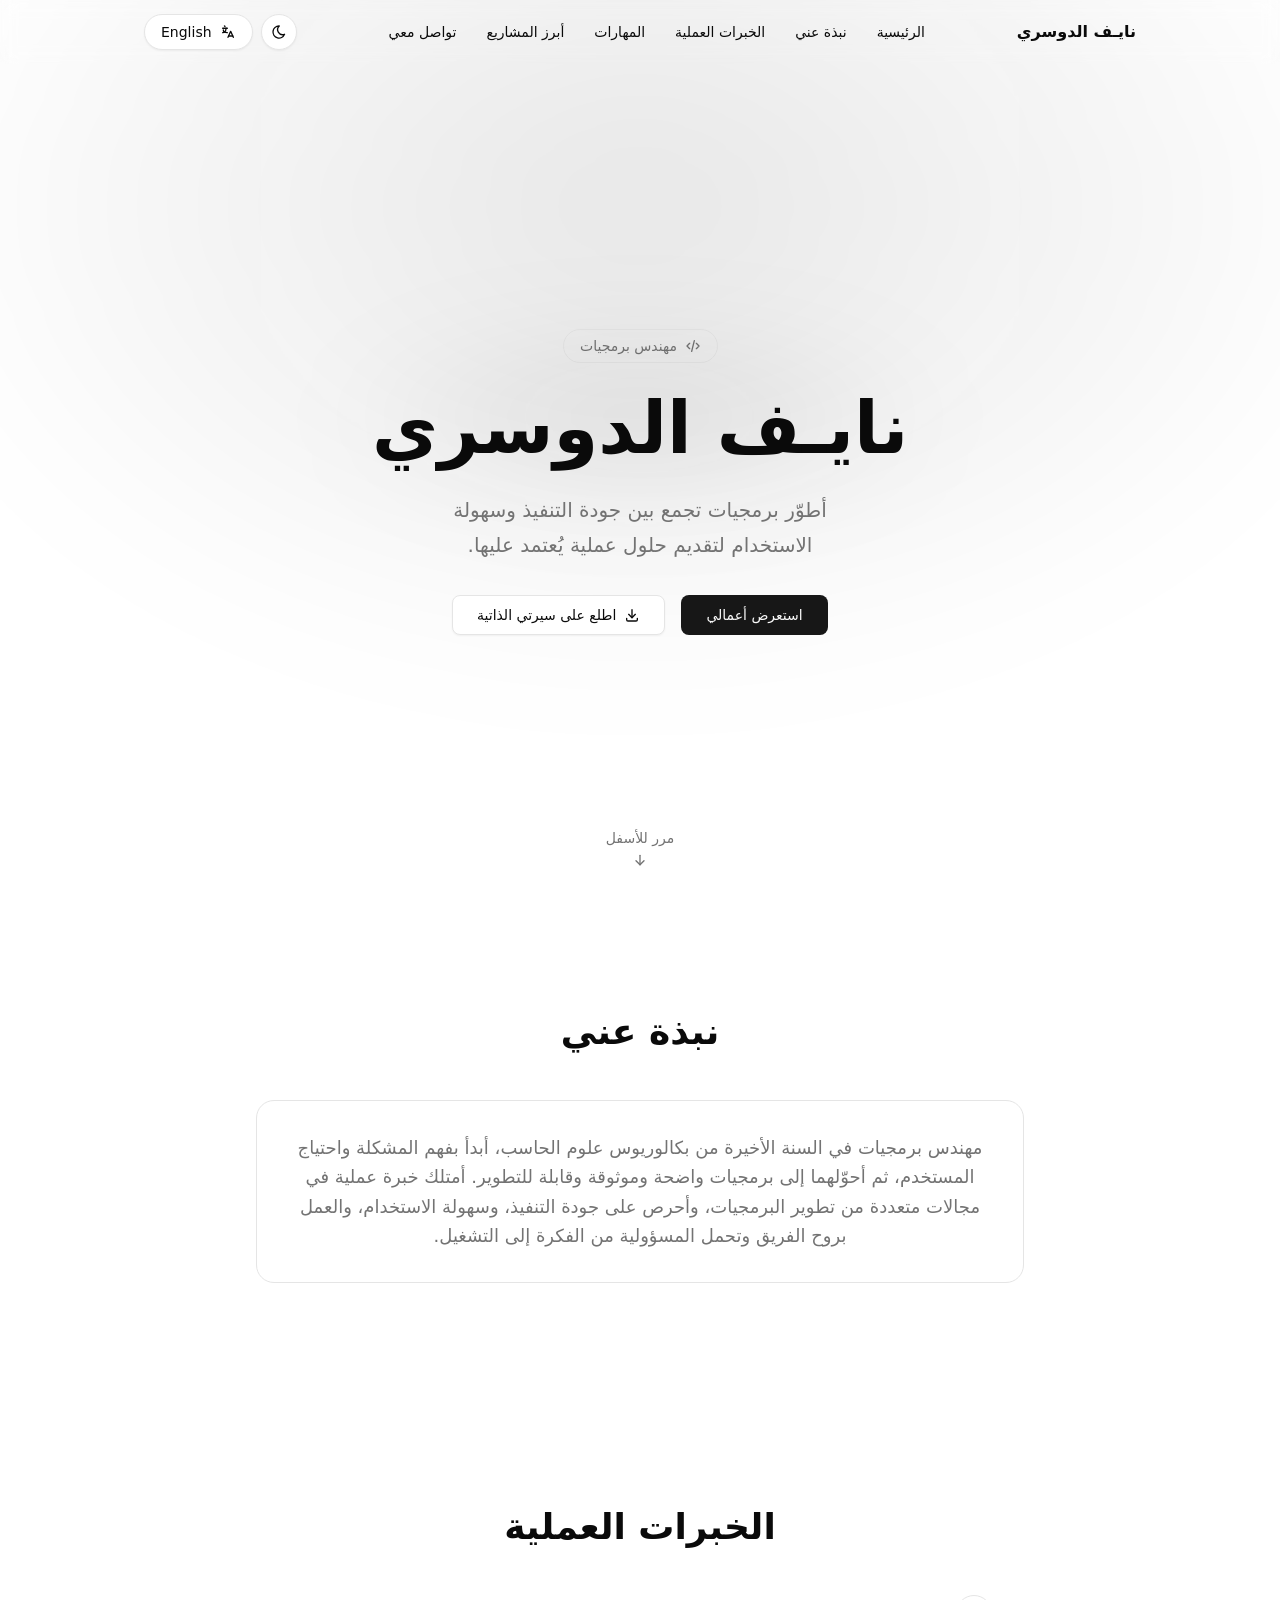
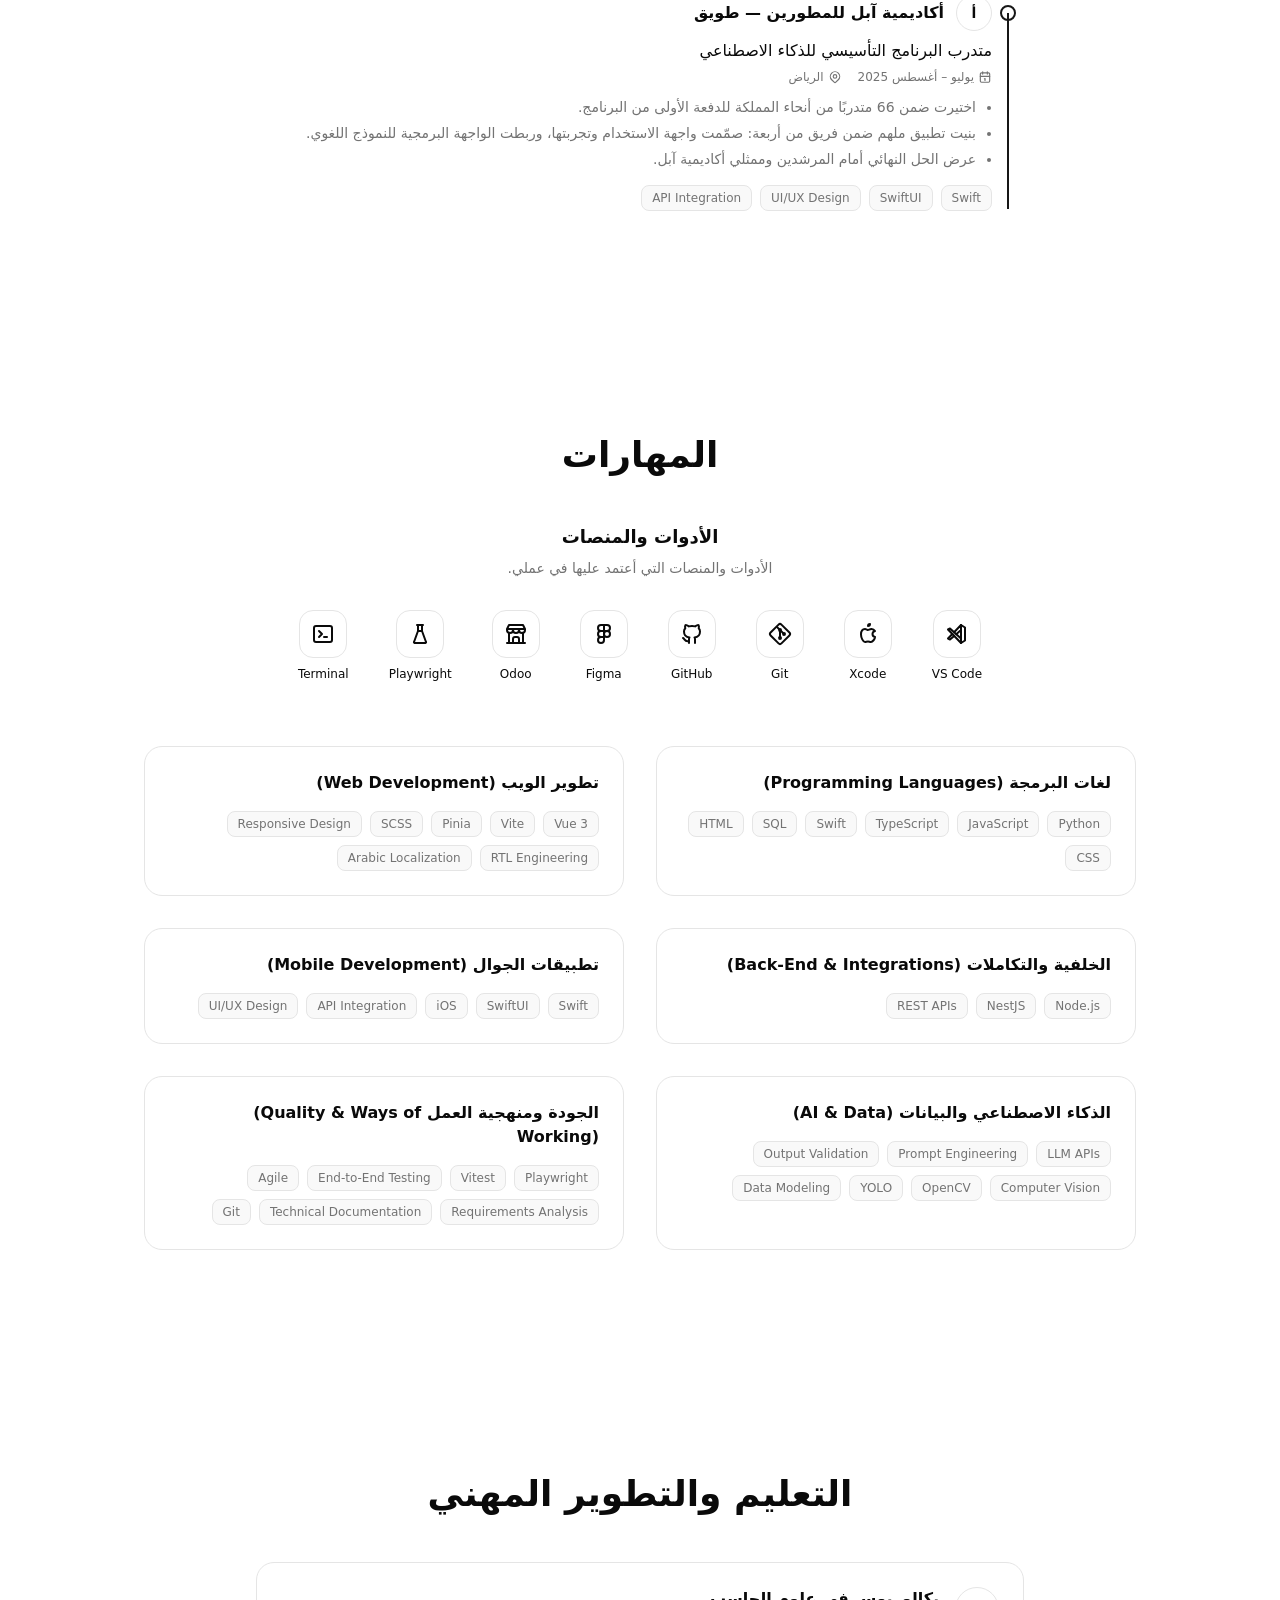
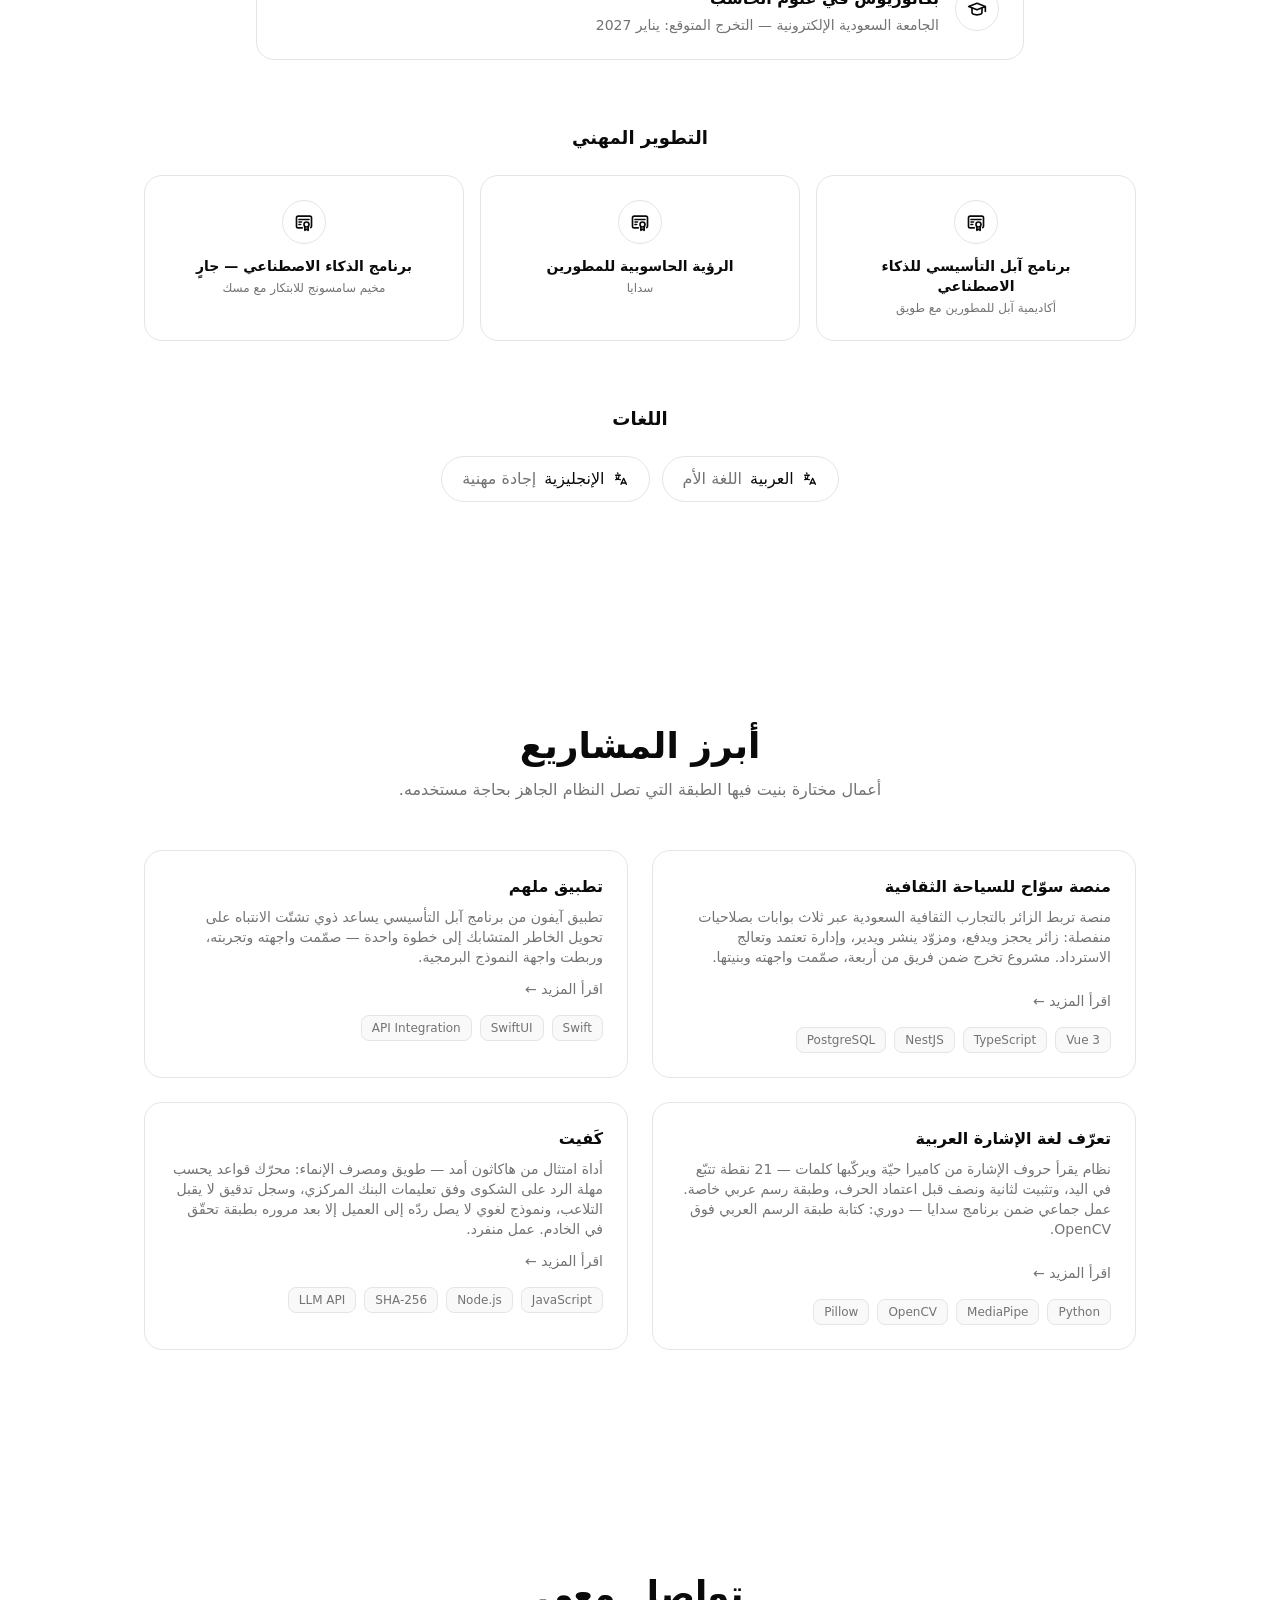
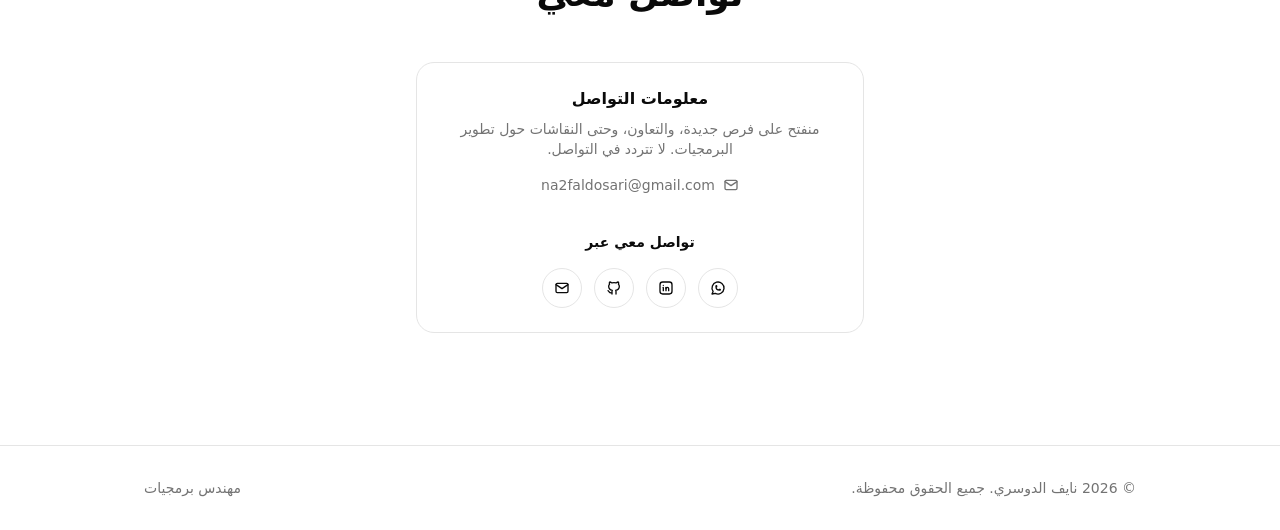
==== commit 32e292db: "Unify professional title to Software Engineer Matches the adopted CV. Covers page titles, share tags" ====
--- a/index.html
+++ b/index.html
@@ -3,16 +3,16 @@
 <head>
 <meta charset="utf-8">
 <meta name="viewport" content="width=device-width, initial-scale=1">
-<title>Naif Aldosari — Software Developer</title>
+<title>Naif Aldosari — Software Engineer</title>
 <meta name="description" content="Software developer in Riyadh — web interfaces, platform modules and integrations, applied AI, and Arabic localisation.">
 <meta property="og:type" content="website">
-<meta property="og:title" content="Naif Aldosari — Software Developer">
+<meta property="og:title" content="Naif Aldosari — Software Engineer">
 <meta property="og:description" content="Web interfaces, platform modules and integrations, applied AI, and Arabic localisation.">
 <meta property="og:url" content="https://na2faldosari.github.io/">
 <meta property="og:locale" content="ar_SA">
 <meta property="og:locale:alternate" content="en_US">
 <meta name="twitter:card" content="summary">
-<meta name="twitter:title" content="Naif Aldosari — Software Developer">
+<meta name="twitter:title" content="Naif Aldosari — Software Engineer">
 <meta name="twitter:description" content="Web interfaces, platform modules and integrations, applied AI, and Arabic localisation.">
 <link rel="icon" type="image/svg+xml" href="data:image/svg+xml,%3Csvg xmlns='http://www.w3.org/2000/svg' viewBox='0 0 64 64'%3E%3Crect width='64' height='64' rx='14' fill='%230a0a0a'/%3E%3Ctext x='32' y='46' text-anchor='middle' font-family='-apple-system,Segoe UI,sans-serif' font-size='40' font-weight='700' fill='%23fafafa'%3E%D9%86%3C/text%3E%3C/svg%3E">
 <link rel="preload" href="fonts/thmanyah-sans-bold.woff2" as="font" type="font/woff2" crossorigin>
@@ -443,7 +443,7 @@
     <div class="hero-content">
       <span class="hero-badge hero-anim hi-1">
         <svg class="icon" aria-hidden="true" focusable="false" width="16" height="16" fill="none" stroke="currentColor" stroke-width="2" stroke-linecap="round" stroke-linejoin="round"><use href="#i-code"></use></svg>
-        <span data-i18n="hero.badge">مطوّر برمجيات</span>
+        <span data-i18n="hero.badge">مهندس برمجيات</span>
       </span>
       <div class="name-wrap hero-anim hi-2">
         <div class="glow glow-name" aria-hidden="true"></div>
@@ -473,7 +473,7 @@
         <h2 class="h2" data-i18n="about.title">نبذة عني</h2>
       </div>
       <div class="card about-card reveal" style="--d:100ms">
-        <p data-i18n="about.p">مطوّر برمجيات في السنة الأخيرة من بكالوريوس علوم الحاسب، أبدأ بفهم المشكلة واحتياج المستخدم، ثم أحوّلهما إلى برمجيات واضحة وموثوقة وقابلة للتطوير. أمتلك خبرة عملية في مجالات متعددة من تطوير البرمجيات، وأحرص على جودة التنفيذ، وسهولة الاستخدام، والعمل بروح الفريق وتحمل المسؤولية من الفكرة إلى التشغيل.</p>
+        <p data-i18n="about.p">مهندس برمجيات في السنة الأخيرة من بكالوريوس علوم الحاسب، أبدأ بفهم المشكلة واحتياج المستخدم، ثم أحوّلهما إلى برمجيات واضحة وموثوقة وقابلة للتطوير. أمتلك خبرة عملية في مجالات متعددة من تطوير البرمجيات، وأحرص على جودة التنفيذ، وسهولة الاستخدام، والعمل بروح الفريق وتحمل المسؤولية من الفكرة إلى التشغيل.</p>
       </div>
     </div>
   </section>
@@ -868,7 +868,7 @@
 <footer class="site-footer">
   <div class="container row">
     <span data-i18n="footer.copy">© 2026 نايف الدوسري. جميع الحقوق محفوظة.</span>
-    <span data-i18n="footer.role">مطوّر برمجيات</span>
+    <span data-i18n="footer.role">مهندس برمجيات</span>
   </div>
 </footer>
 
@@ -893,14 +893,14 @@
       "aria.menu": "فتح القائمة",
       "aria.light": "الوضع الفاتح",
       "aria.dark": "الوضع الداكن",
-      "hero.badge": "مطوّر برمجيات",
+      "hero.badge": "مهندس برمجيات",
       "hero.name": "نايـف الدوسري",
       "hero.p": "أطوّر برمجيات تجمع بين جودة التنفيذ وسهولة الاستخدام لتقديم حلول عملية يُعتمد عليها.",
       "hero.cta1": "استعرض أعمالي",
       "hero.cta2": "اطلع على سيرتي الذاتية",
       "hero.scroll": "مرر للأسفل",
       "about.title": "نبذة عني",
-      "about.p": "مطوّر برمجيات في السنة الأخيرة من بكالوريوس علوم الحاسب، أبدأ بفهم المشكلة واحتياج المستخدم، ثم أحوّلهما إلى برمجيات واضحة وموثوقة وقابلة للتطوير. أمتلك خبرة عملية في مجالات متعددة من تطوير البرمجيات، وأحرص على جودة التنفيذ، وسهولة الاستخدام، والعمل بروح الفريق وتحمل المسؤولية من الفكرة إلى التشغيل.",
+      "about.p": "مهندس برمجيات في السنة الأخيرة من بكالوريوس علوم الحاسب، أبدأ بفهم المشكلة واحتياج المستخدم، ثم أحوّلهما إلى برمجيات واضحة وموثوقة وقابلة للتطوير. أمتلك خبرة عملية في مجالات متعددة من تطوير البرمجيات، وأحرص على جودة التنفيذ، وسهولة الاستخدام، والعمل بروح الفريق وتحمل المسؤولية من الفكرة إلى التشغيل.",
       "exp.title": "الخبرات العملية",
       "exp1.avatar": "ح",
       "exp1.company": "حصيد",
@@ -981,7 +981,7 @@
       "contact.p": "منفتح على فرص جديدة، والتعاون، وحتى النقاشات حول تطوير البرمجيات. لا تتردد في التواصل.",
       "contact.via": "تواصل معي عبر",
       "footer.copy": "© 2026 نايف الدوسري. جميع الحقوق محفوظة.",
-      "footer.role": "مطوّر برمجيات"
+      "footer.role": "مهندس برمجيات"
     },
     en: {
       "logo": "Naif Aldosari",
@@ -996,7 +996,7 @@
       "aria.menu": "Open menu",
       "aria.light": "Light mode",
       "aria.dark": "Dark mode",
-      "hero.badge": "Software Developer",
+      "hero.badge": "Software Engineer",
       "hero.name": "Naif Aldosari",
       "hero.p": "Turning unclear needs into systems that work — from interface design to back-end integrations, with particular care for the Arabic experience and for building what off-the-shelf solutions cannot.",
       "hero.cta1": "View My Work",
@@ -1084,7 +1084,7 @@
       "contact.p": "Looking for a cooperative training placement in software development, and always open to a conversation about software and design. Feel free to reach out.",
       "contact.via": "Reach Me Via",
       "footer.copy": "© 2026 Naif Aldosari. All rights reserved.",
-      "footer.role": "Software Developer"
+      "footer.role": "Software Engineer"
     }
   };
 
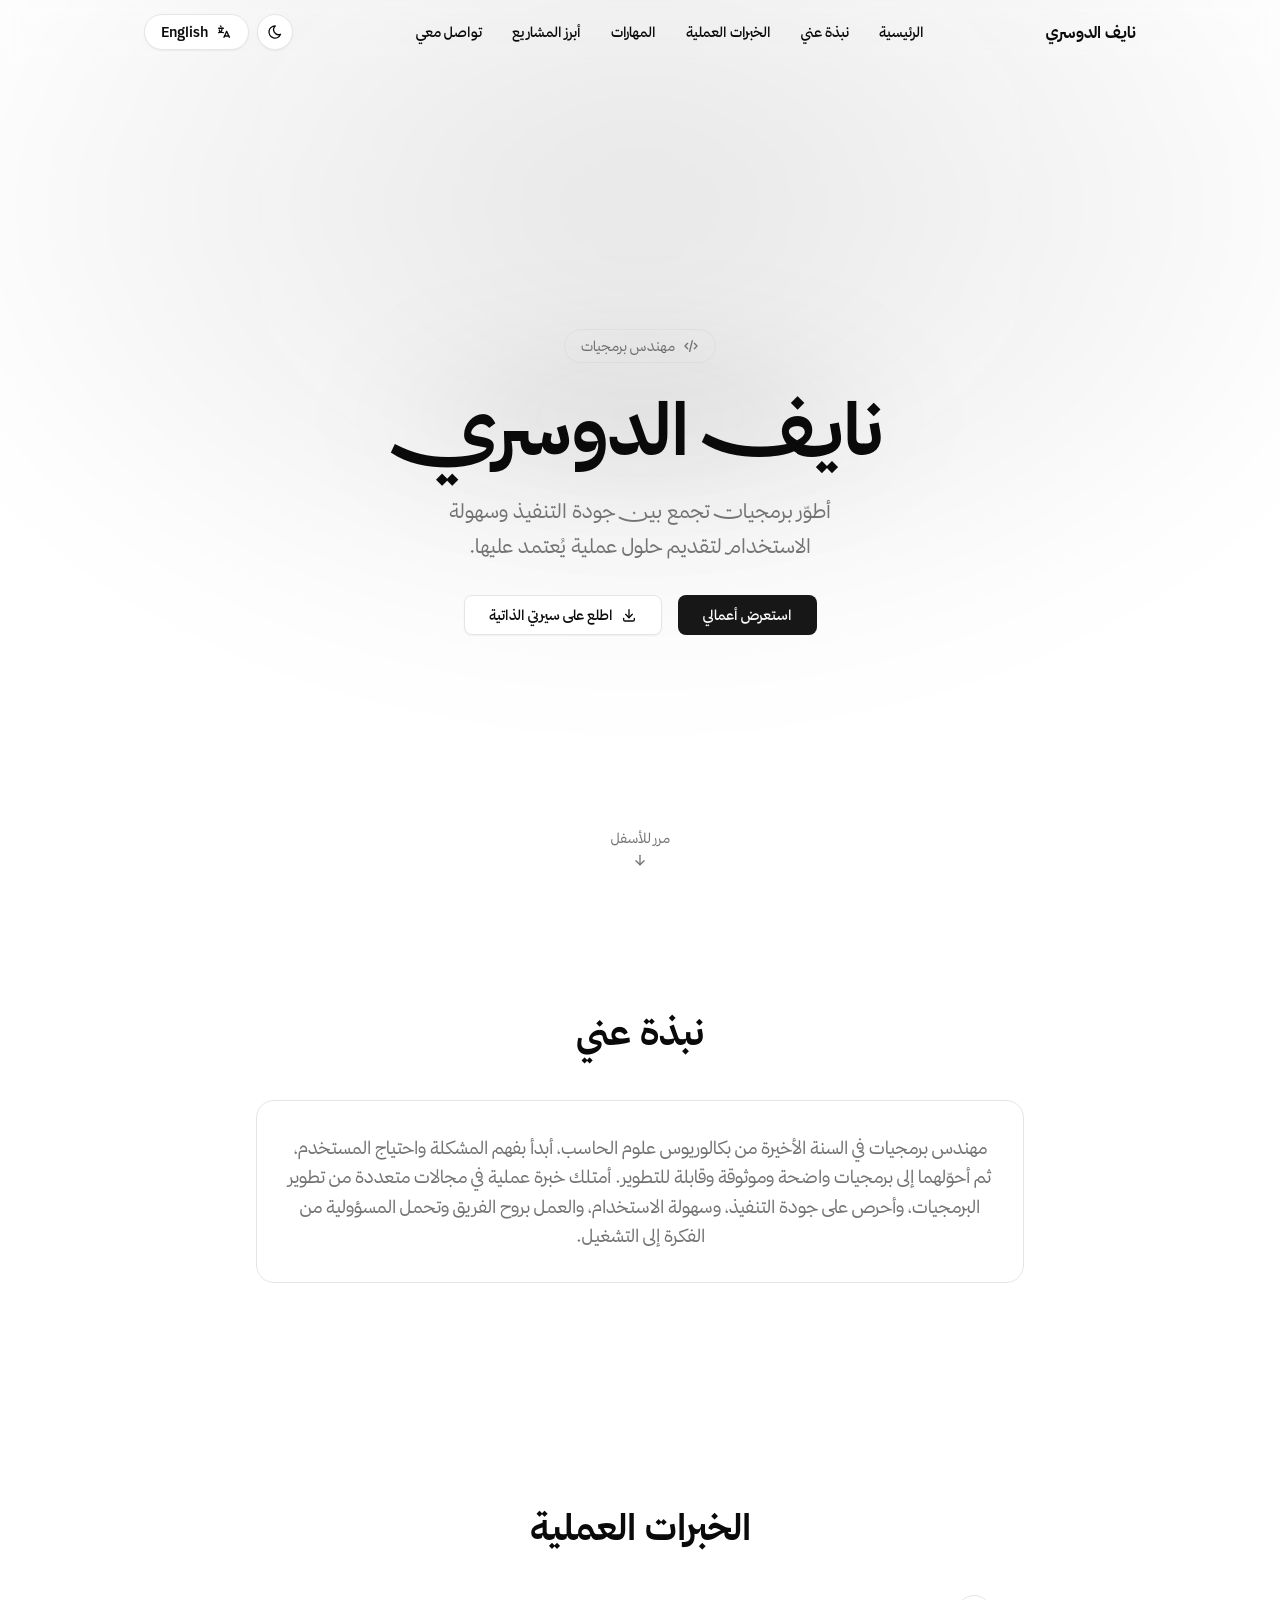
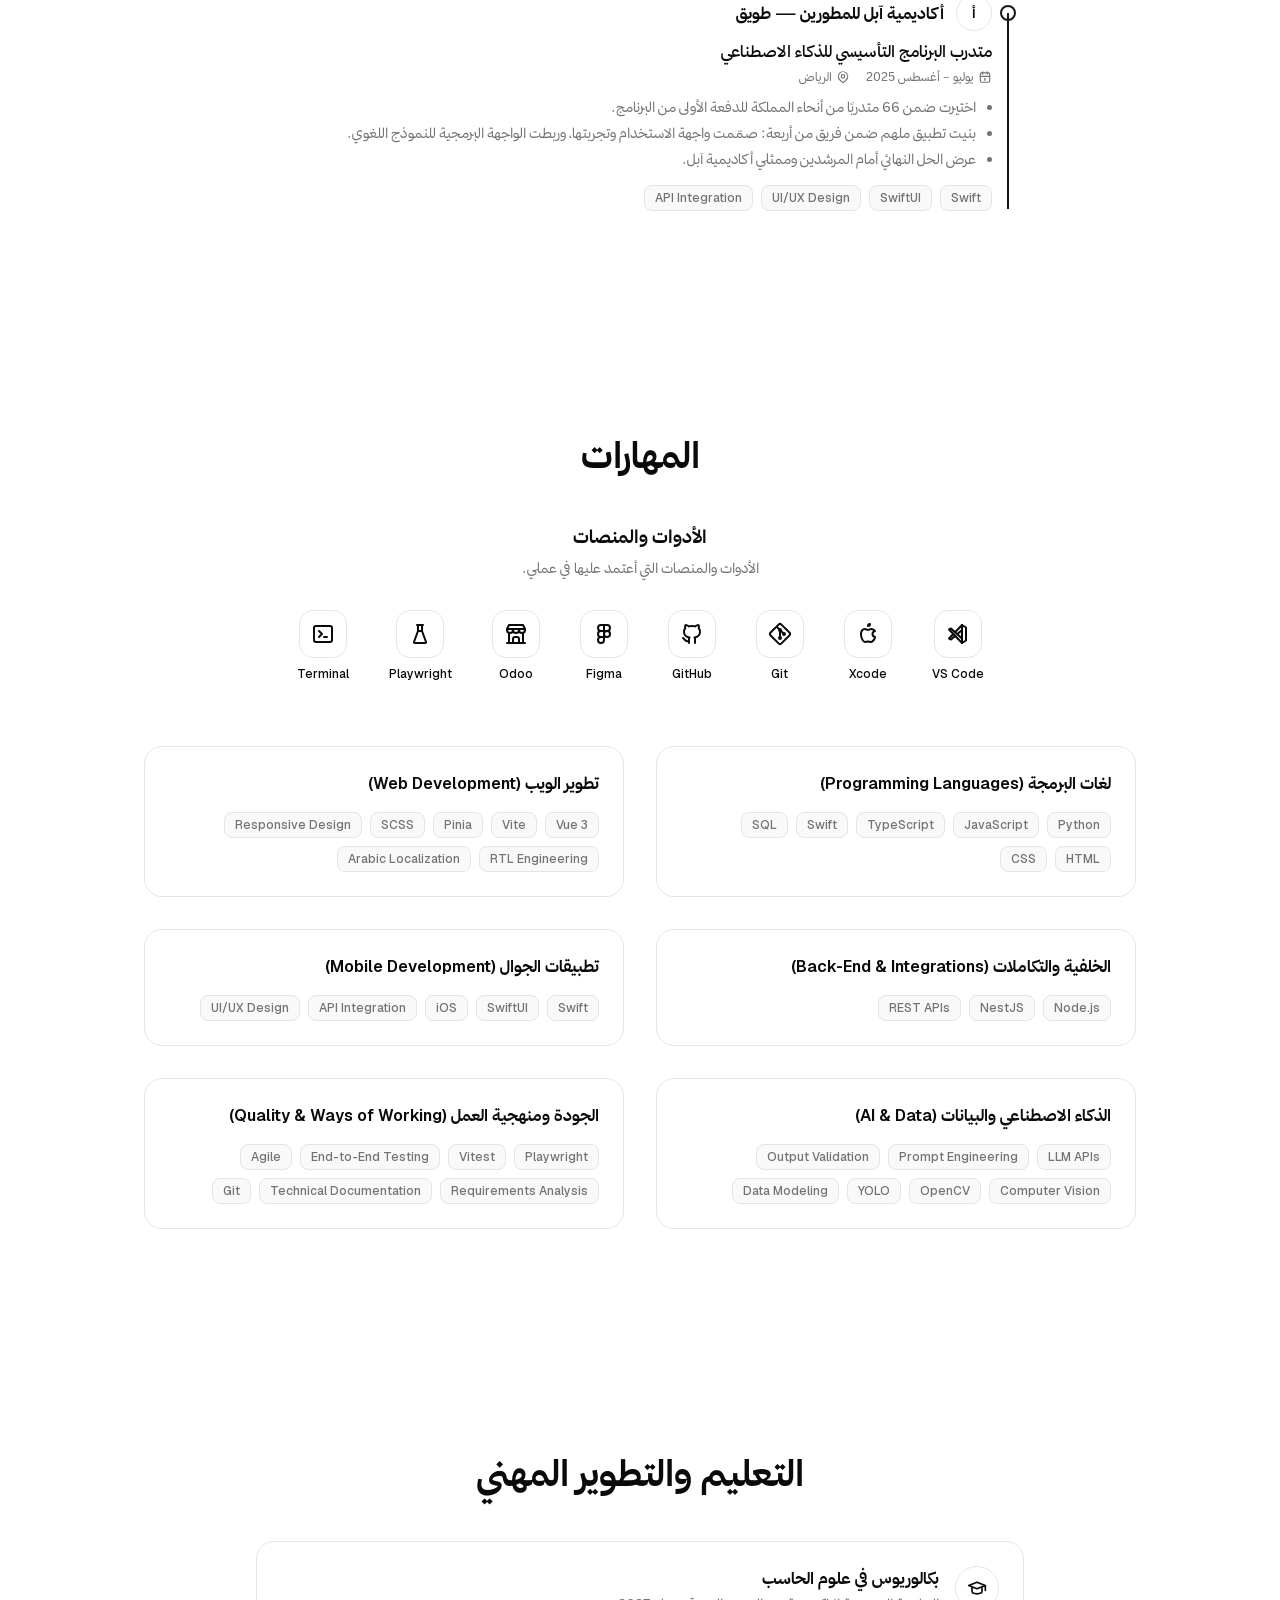
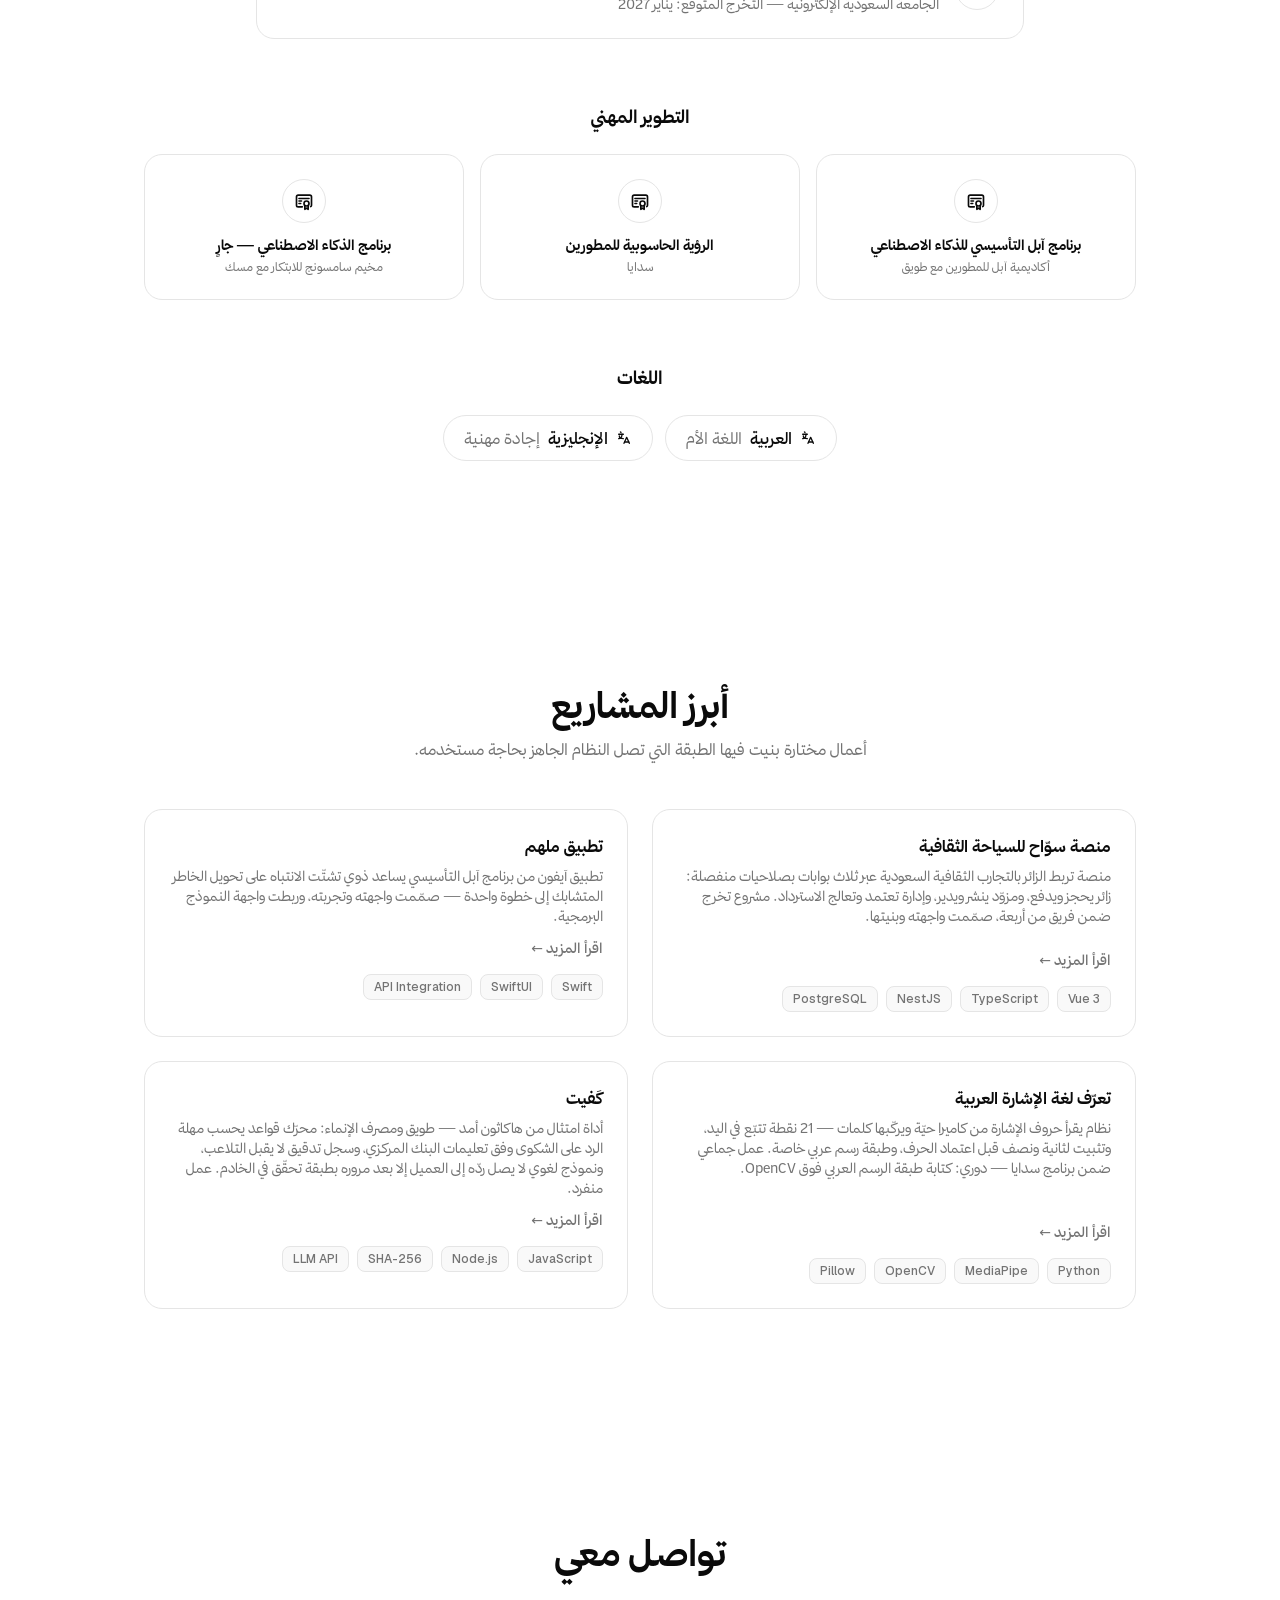
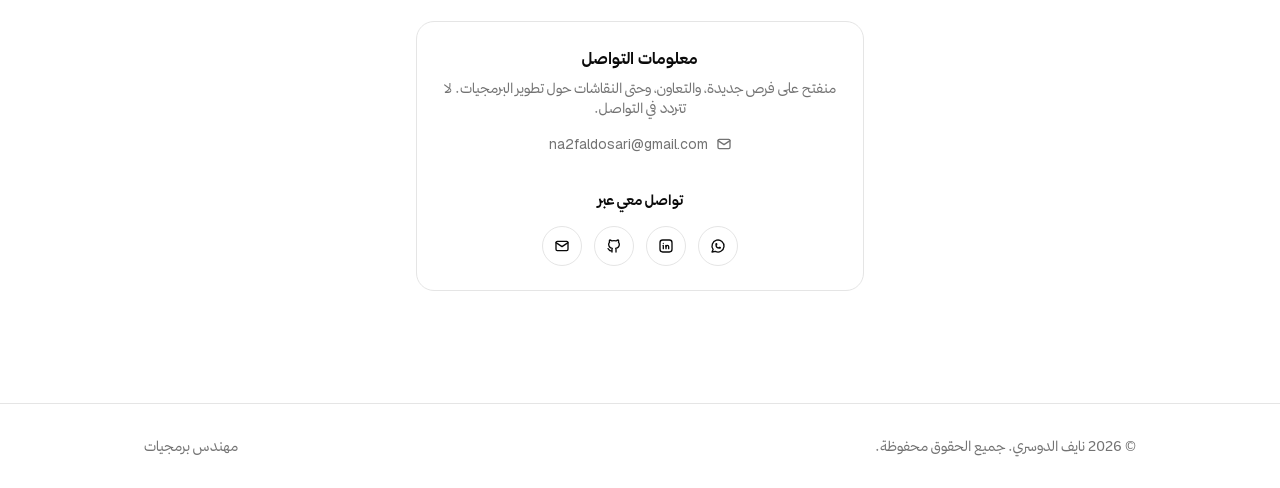
==== commit 5a678df9: "Cache-bust tokens.css so the font-path fix reaches cached visitors Anyone who loaded the site before" ====
--- a/index.html
+++ b/index.html
@@ -43,7 +43,7 @@
   });
 })();
 </script>
-<link rel="stylesheet" href="assets/tokens.css">
+<link rel="stylesheet" href="assets/tokens.css?v=bb7102e9">
 <style>
 /* الأساس المشترك في assets/tokens.css */
 
--- a/assets/tokens.css
+++ b/assets/tokens.css
@@ -1,11 +1,11 @@
 /* أساس نظام التصميم: الخطوط والتوكنات والقواعد الأساسية.
    يشترك فيه index.html وصفحات المشاريع — لا تكرّر هذه القيم في أي مكان آخر. */
 /* ---------- fonts ---------- */
-@font-face{font-family:thmanyahSans;src:url(fonts/thmanyah-sans-regular.woff2)format("woff2");font-display:swap;font-weight:400;font-style:normal}
-@font-face{font-family:thmanyahSans;src:url(fonts/thmanyah-sans-medium.woff2)format("woff2");font-display:swap;font-weight:500;font-style:normal}
-@font-face{font-family:thmanyahSans;src:url(fonts/thmanyah-sans-bold.woff2)format("woff2");font-display:swap;font-weight:700;font-style:normal}
+@font-face{font-family:thmanyahSans;src:url(../fonts/thmanyah-sans-regular.woff2)format("woff2");font-display:swap;font-weight:400;font-style:normal}
+@font-face{font-family:thmanyahSans;src:url(../fonts/thmanyah-sans-medium.woff2)format("woff2");font-display:swap;font-weight:500;font-style:normal}
+@font-face{font-family:thmanyahSans;src:url(../fonts/thmanyah-sans-bold.woff2)format("woff2");font-display:swap;font-weight:700;font-style:normal}
 @font-face{font-family:"thmanyahSans Fallback";src:local(Arial);ascent-override:96.94%;descent-override:24.23%;line-gap-override:0.0%;size-adjust:103.16%}
-@font-face{font-family:Geist;src:url(fonts/geist-variable.woff2)format("woff2");font-display:swap;font-weight:100 900;font-style:normal}
+@font-face{font-family:Geist;src:url(../fonts/geist-variable.woff2)format("woff2");font-display:swap;font-weight:100 900;font-style:normal}
 @font-face{font-family:"Geist Fallback";src:local(Arial);ascent-override:95.94%;descent-override:28.16%;line-gap-override:0.0%;size-adjust:104.76%}
 
 /* ---------- tokens: dark is the default (:root), .light overrides ---------- */
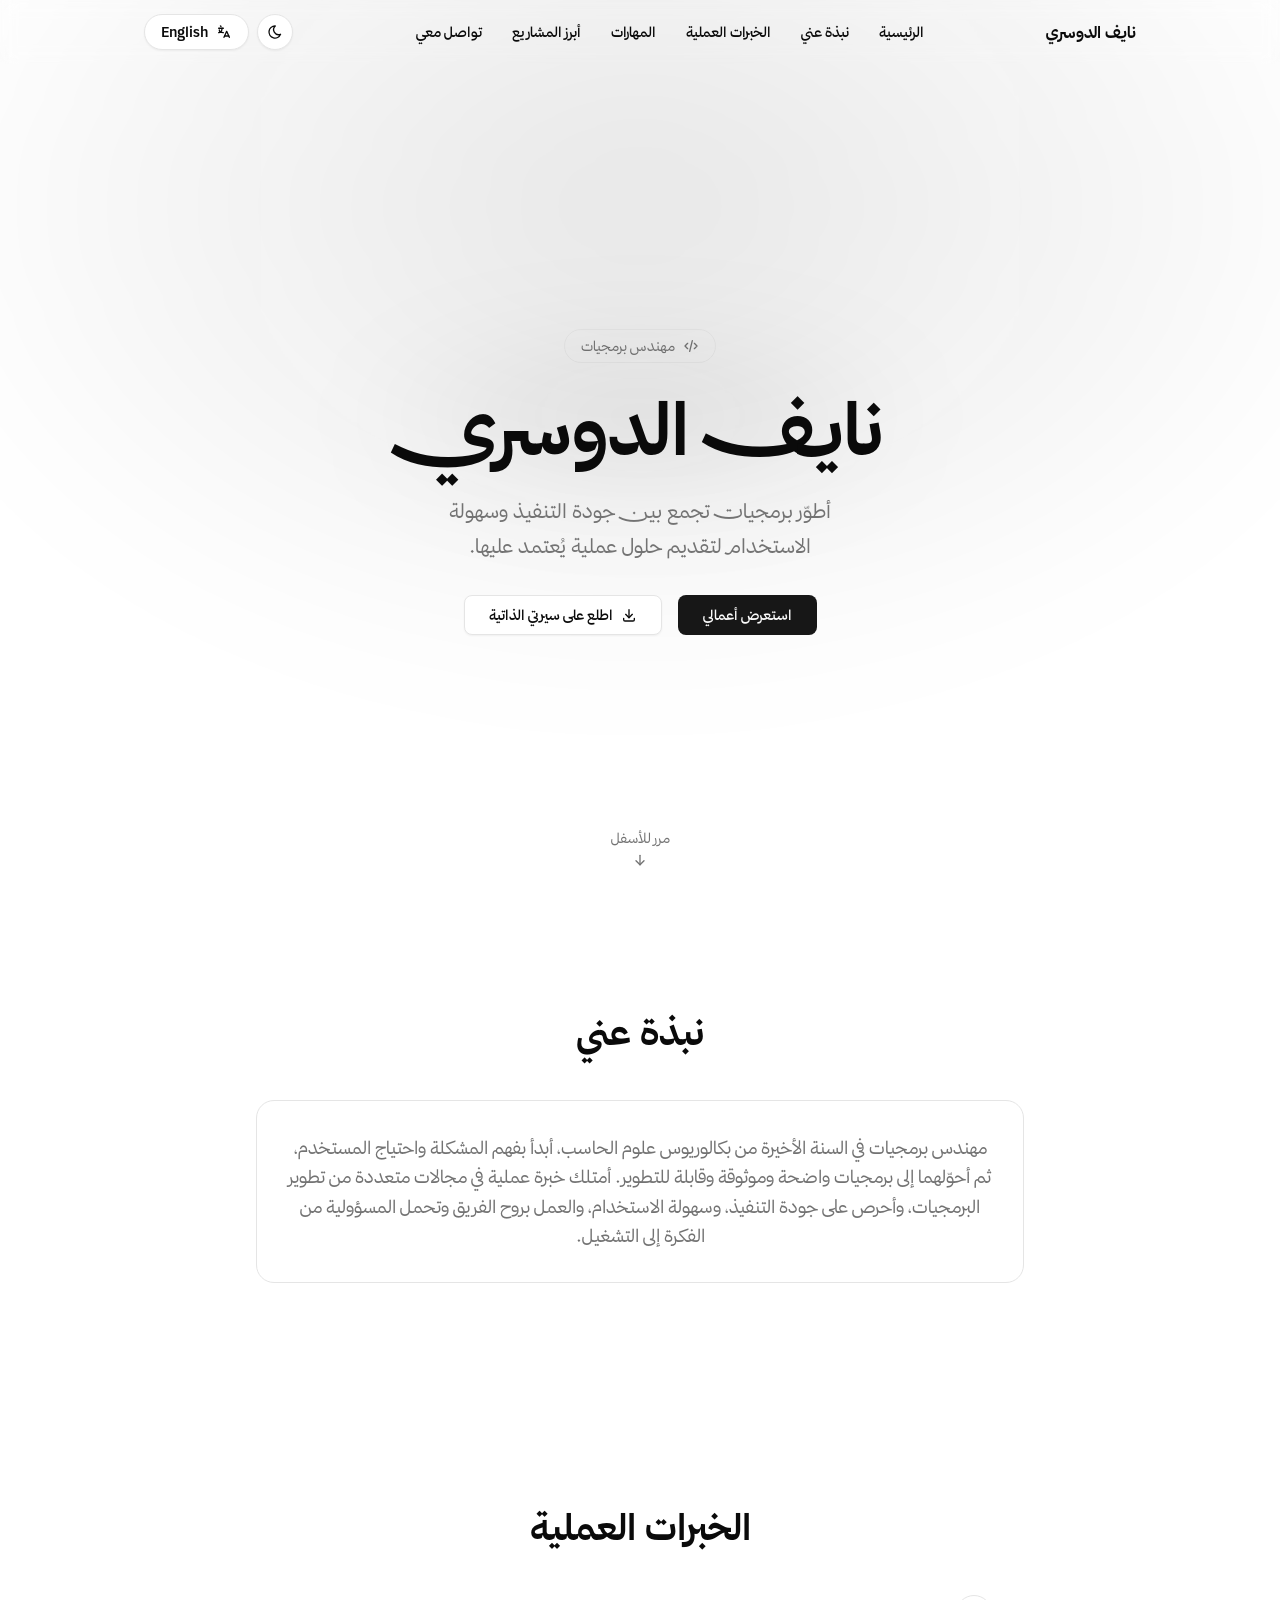
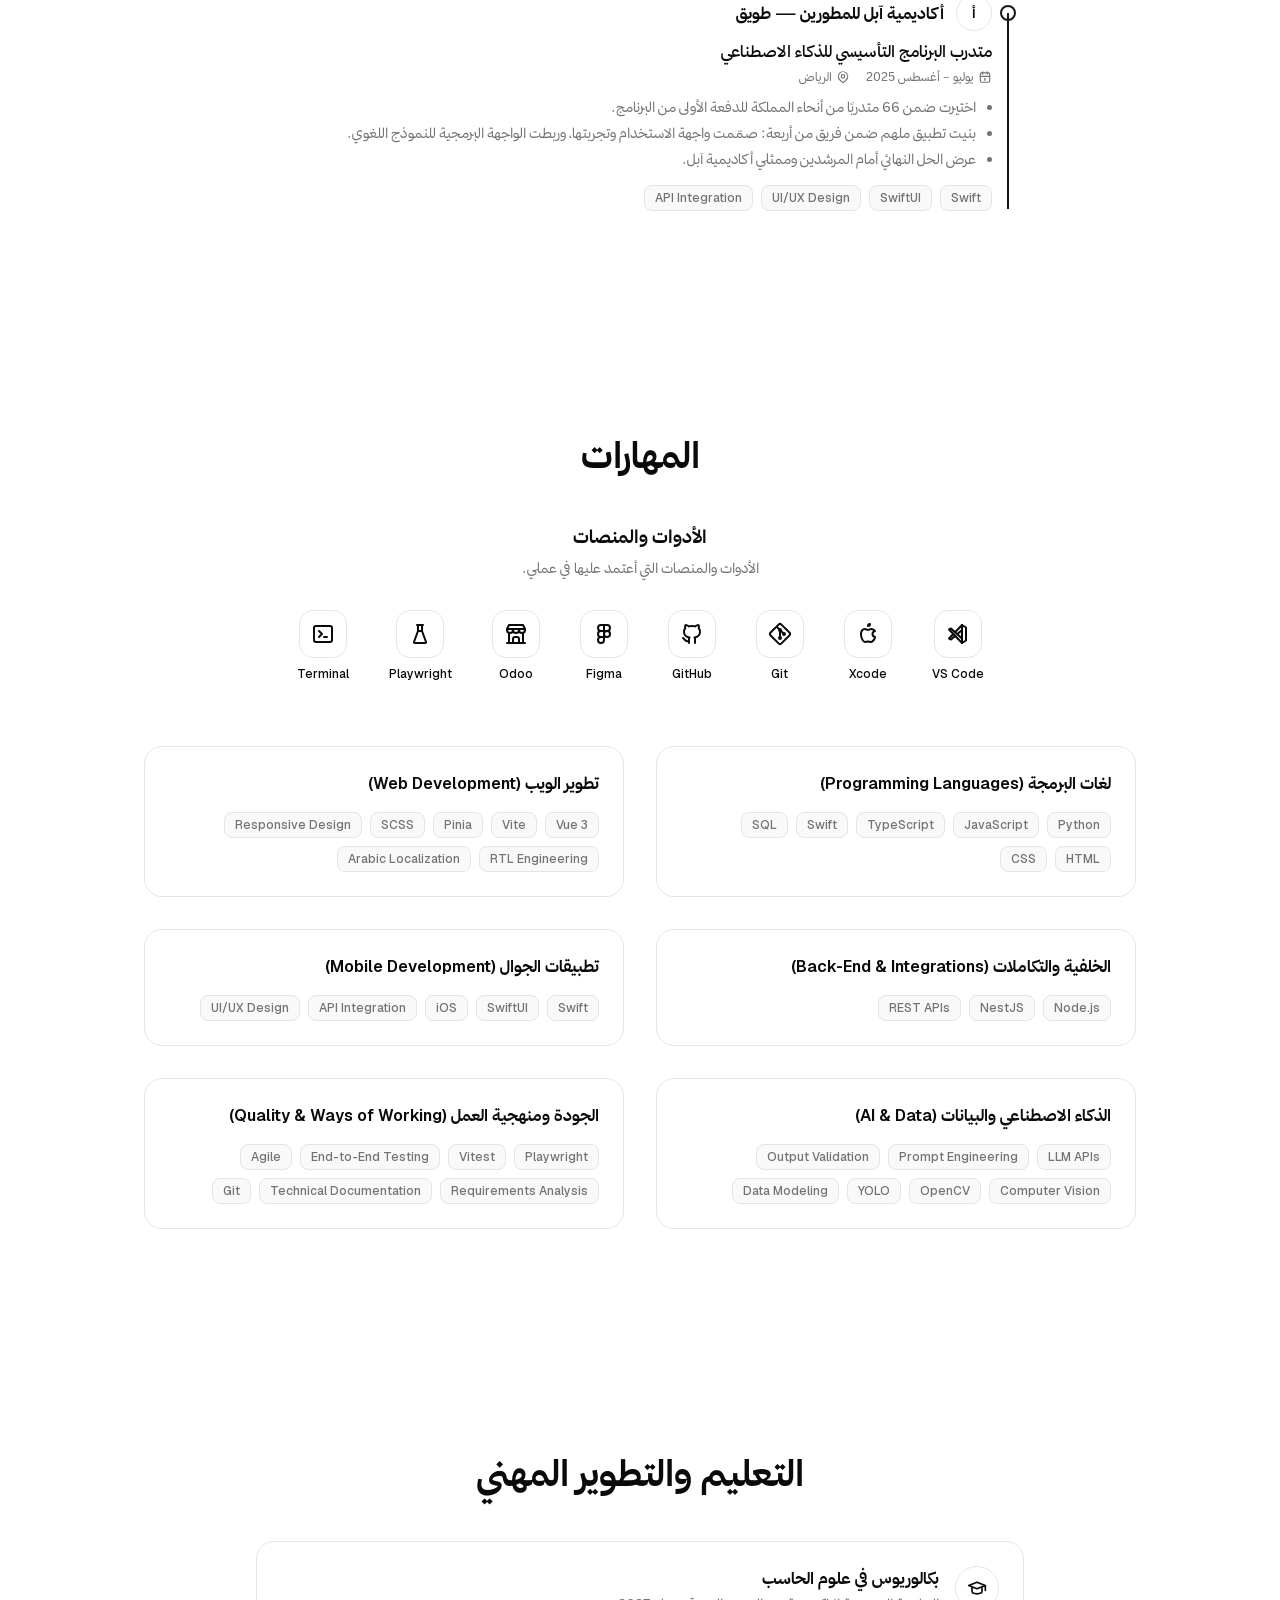
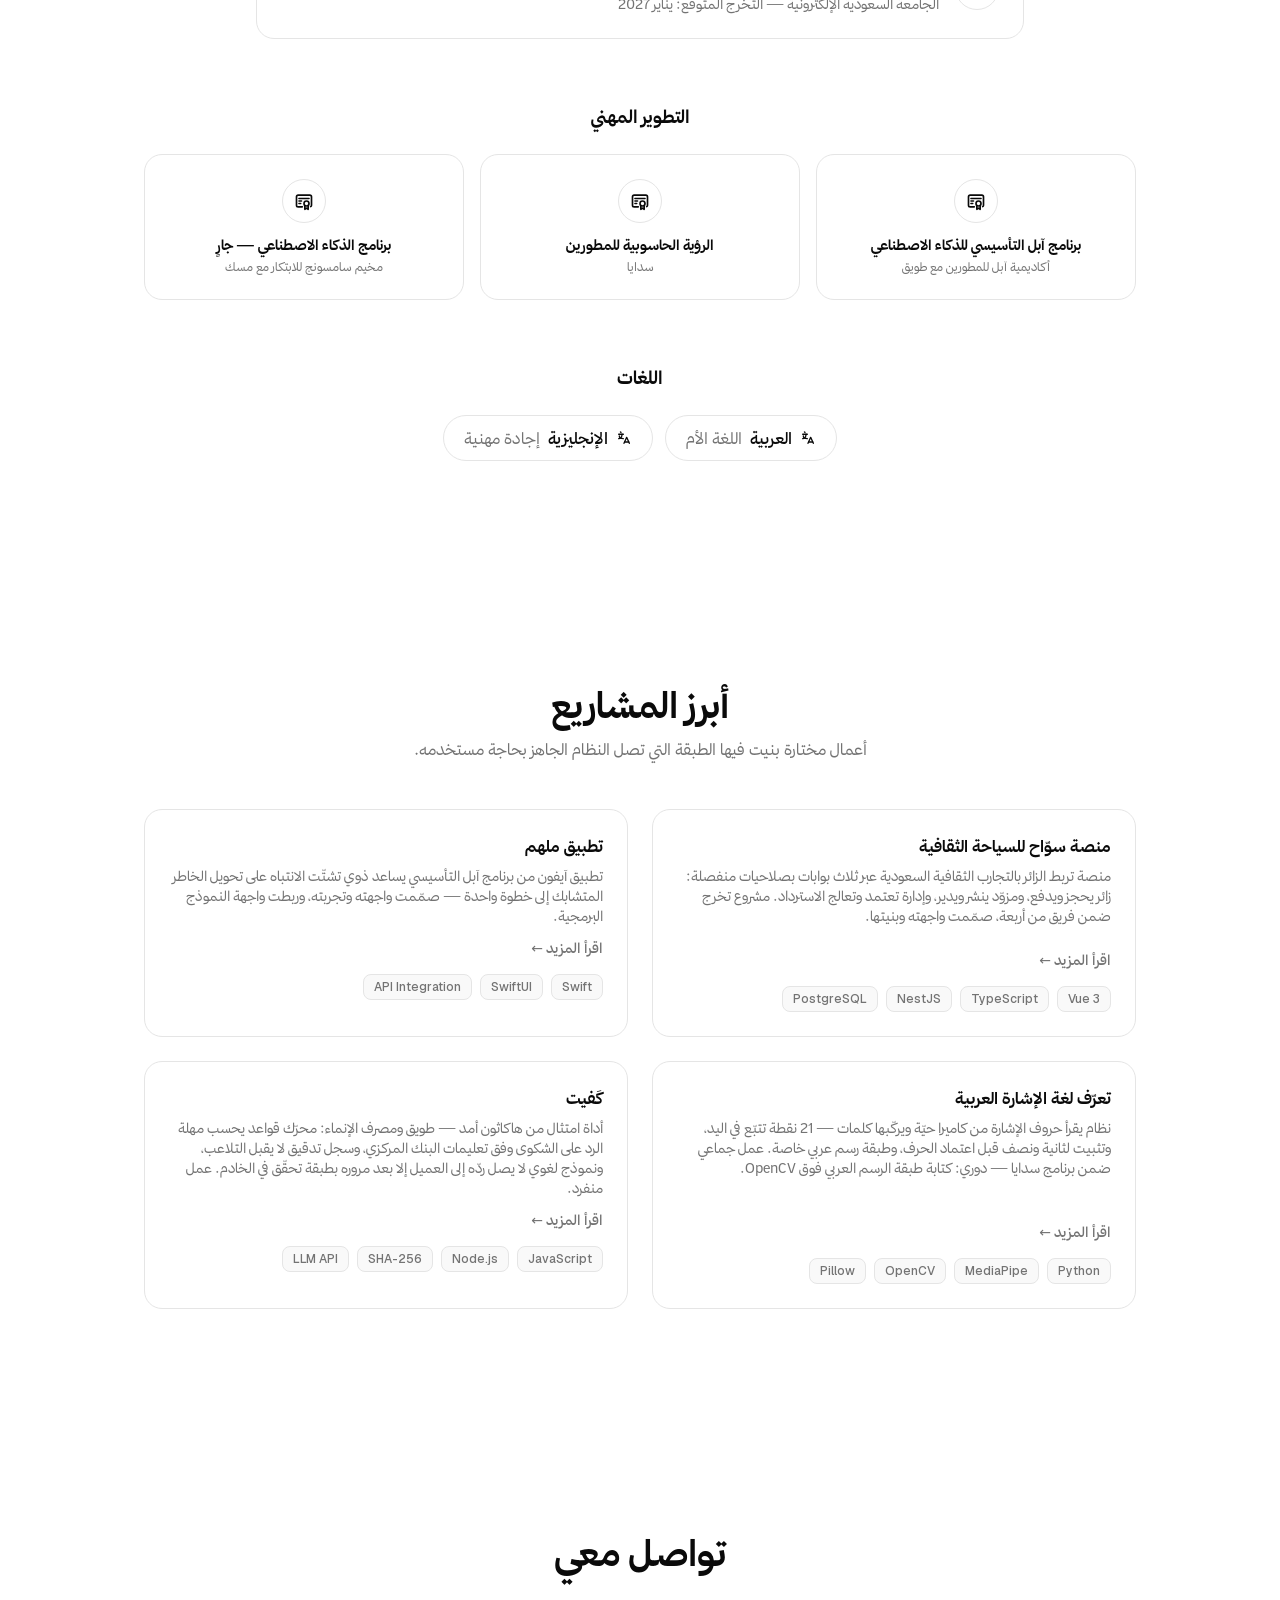
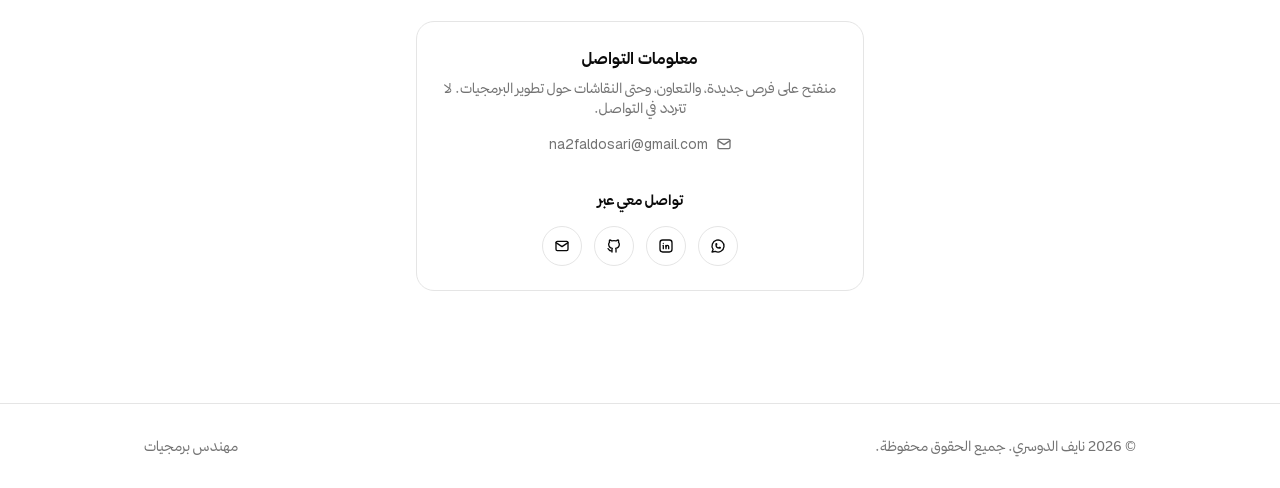
==== commit 210cfac8: "Sync English copy with the approved Arabic Hero, about, and contact now carry the same meaning in bo" ====
--- a/index.html
+++ b/index.html
@@ -4,16 +4,16 @@
 <meta charset="utf-8">
 <meta name="viewport" content="width=device-width, initial-scale=1">
 <title>Naif Aldosari — Software Engineer</title>
-<meta name="description" content="Software developer in Riyadh — web interfaces, platform modules and integrations, applied AI, and Arabic localisation.">
+<meta name="description" content="Software Engineer in Riyadh — practical, reliable software across web, AI, and iOS.">
 <meta property="og:type" content="website">
 <meta property="og:title" content="Naif Aldosari — Software Engineer">
-<meta property="og:description" content="Web interfaces, platform modules and integrations, applied AI, and Arabic localisation.">
+<meta property="og:description" content="Practical, reliable software across web, AI, and iOS.">
 <meta property="og:url" content="https://na2faldosari.github.io/">
 <meta property="og:locale" content="ar_SA">
 <meta property="og:locale:alternate" content="en_US">
 <meta name="twitter:card" content="summary">
 <meta name="twitter:title" content="Naif Aldosari — Software Engineer">
-<meta name="twitter:description" content="Web interfaces, platform modules and integrations, applied AI, and Arabic localisation.">
+<meta name="twitter:description" content="Practical, reliable software across web, AI, and iOS.">
 <link rel="icon" type="image/svg+xml" href="data:image/svg+xml,%3Csvg xmlns='http://www.w3.org/2000/svg' viewBox='0 0 64 64'%3E%3Crect width='64' height='64' rx='14' fill='%230a0a0a'/%3E%3Ctext x='32' y='46' text-anchor='middle' font-family='-apple-system,Segoe UI,sans-serif' font-size='40' font-weight='700' fill='%23fafafa'%3E%D9%86%3C/text%3E%3C/svg%3E">
 <link rel="preload" href="fonts/thmanyah-sans-bold.woff2" as="font" type="font/woff2" crossorigin>
 <link rel="preload" href="fonts/thmanyah-sans-regular.woff2" as="font" type="font/woff2" crossorigin>
@@ -998,12 +998,12 @@
       "aria.dark": "Dark mode",
       "hero.badge": "Software Engineer",
       "hero.name": "Naif Aldosari",
-      "hero.p": "Turning unclear needs into systems that work — from interface design to back-end integrations, with particular care for the Arabic experience and for building what off-the-shelf solutions cannot.",
+      "hero.p": "I build software that pairs solid engineering with ease of use — practical solutions people can rely on.",
       "hero.cta1": "View My Work",
       "hero.cta2": "Download CV",
       "hero.scroll": "Scroll Down",
       "about.title": "About Me",
-      "about.p": "Final-year Computer Science student and software developer with hands-on experience across e-commerce, iOS applications, and computer vision. Skilled in building modern web interfaces, developing platform modules and their integrations across payment, shipping, and authentication, integrating AI models at the application layer, and localising systems for Arabic and bilingual use.",
+      "about.p": "Software Engineer in the final year of a Computer Science degree. I start by understanding the problem and what the user actually needs, then turn that into clear, reliable, scalable software. I bring hands-on experience across several areas of software development, with real care for quality of execution, ease of use, teamwork, and owning the work from idea to launch.",
       "exp.title": "Work Experience",
       "exp1.avatar": "H",
       "exp1.company": "Haseed",
@@ -1081,7 +1081,7 @@
       "proj5.p": "A compliance tool from the Amad Hackathon — Tuwaiq × Alinma Bank: a deterministic engine computing the SAMA-mandated complaint deadline, a hash-chained audit log, and a model behind a server-side validator. Solo work.",
       "contact.title": "Get in Touch",
       "contact.info": "Contact Information",
-      "contact.p": "Looking for a cooperative training placement in software development, and always open to a conversation about software and design. Feel free to reach out.",
+      "contact.p": "Open to new opportunities, collaboration, or simply a conversation about software. Don't hesitate to reach out.",
       "contact.via": "Reach Me Via",
       "footer.copy": "© 2026 Naif Aldosari. All rights reserved.",
       "footer.role": "Software Engineer"
